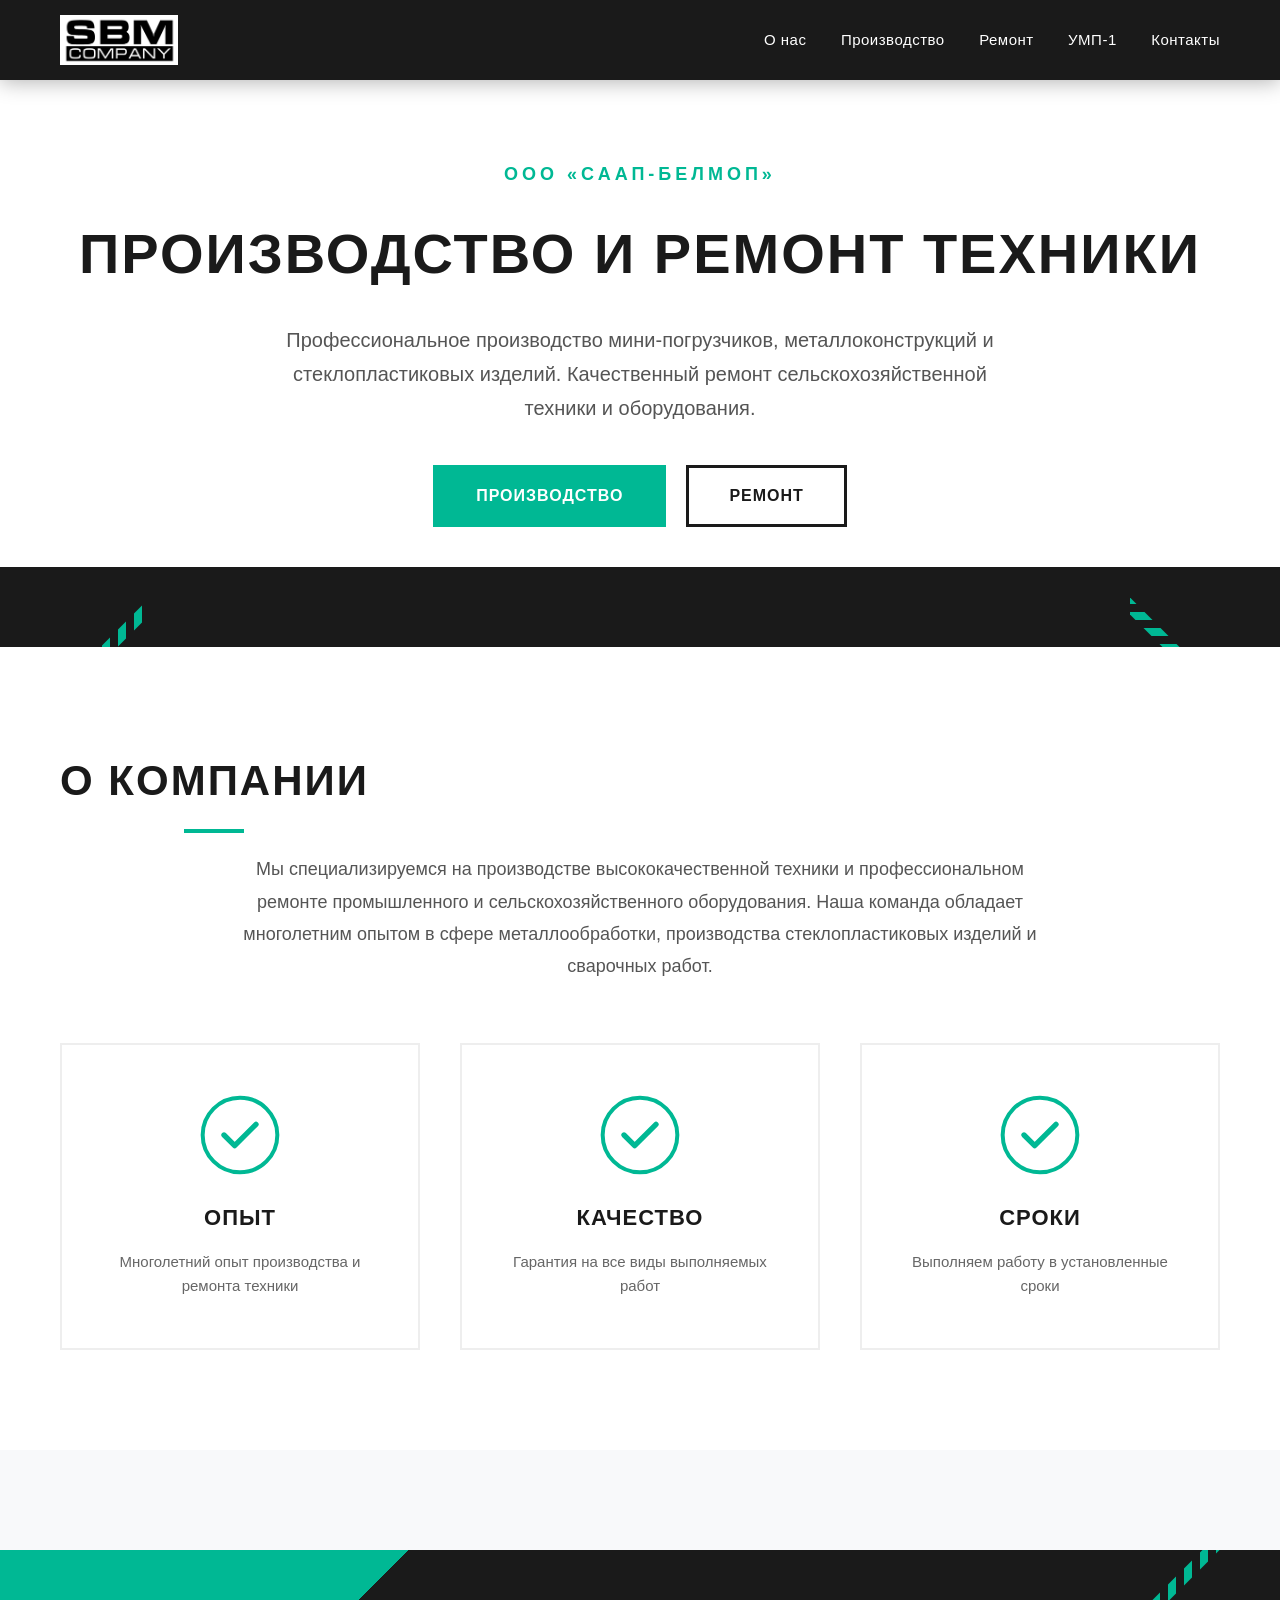
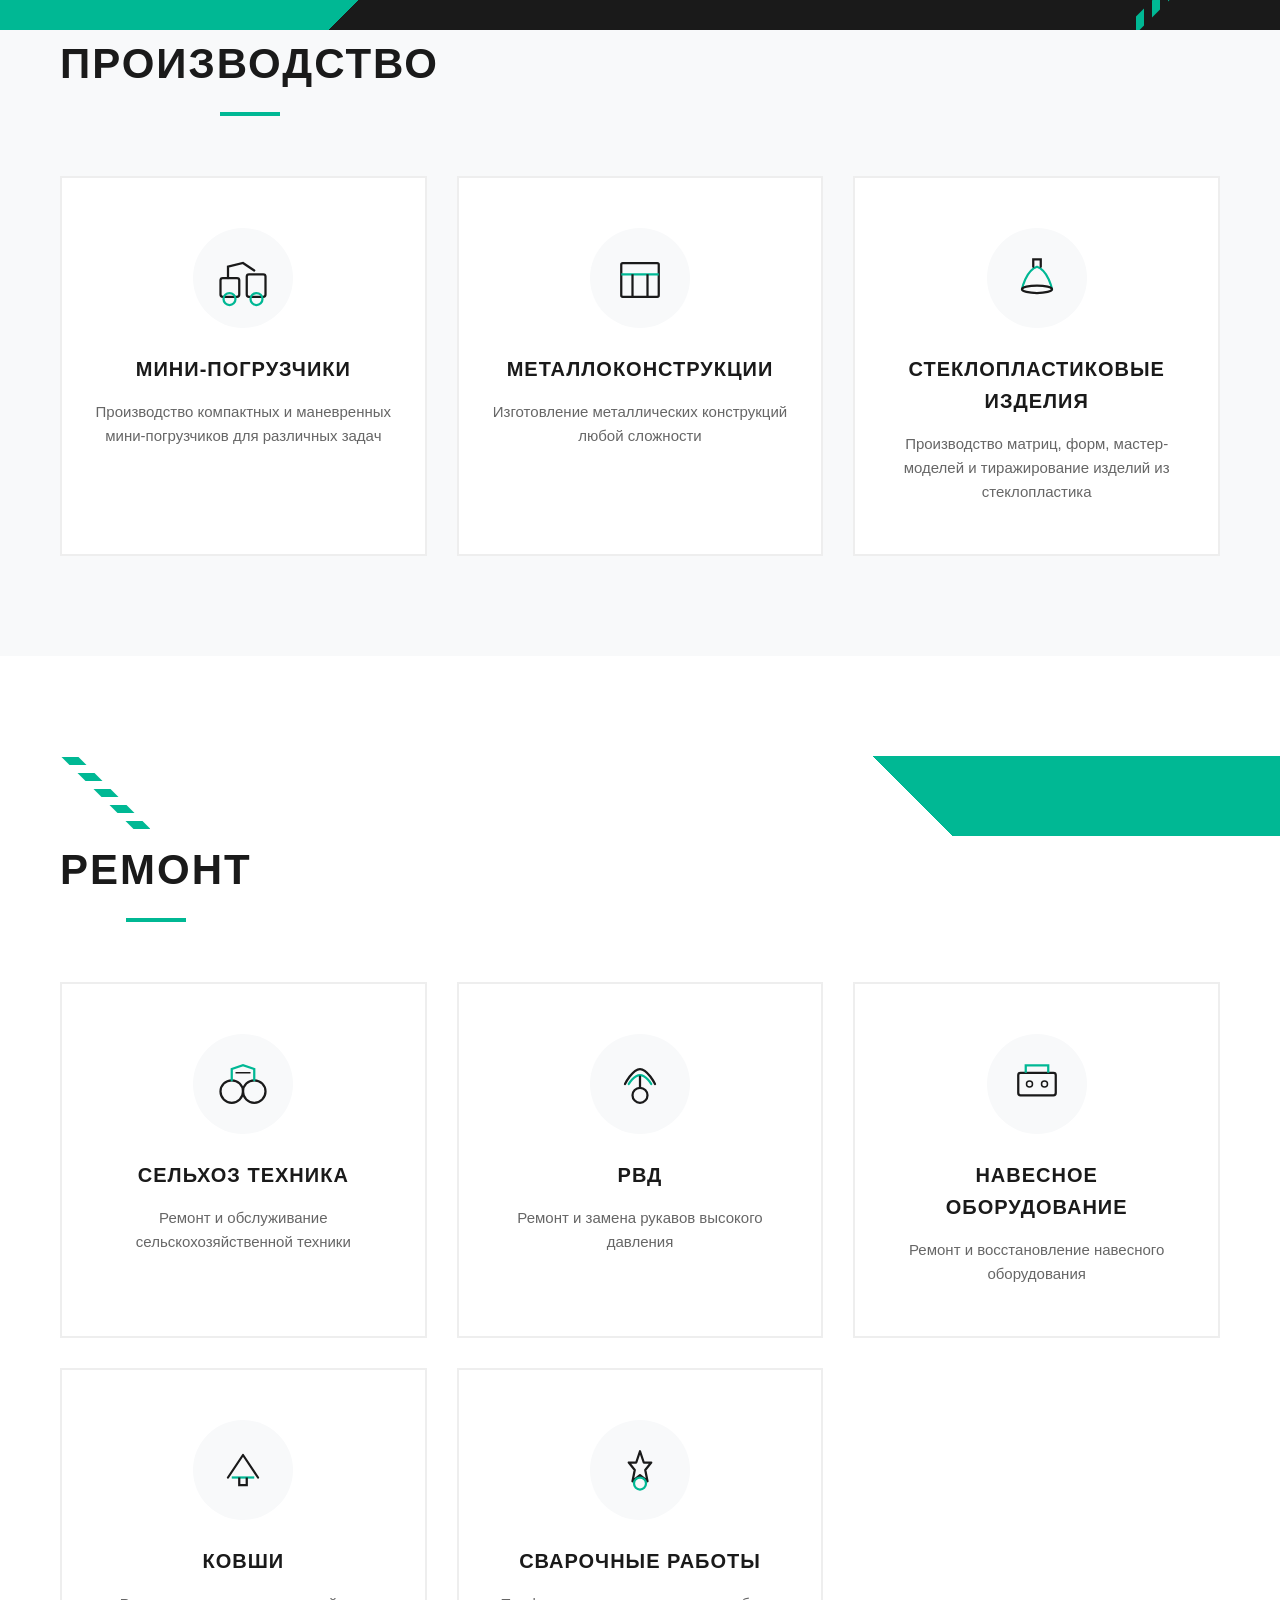
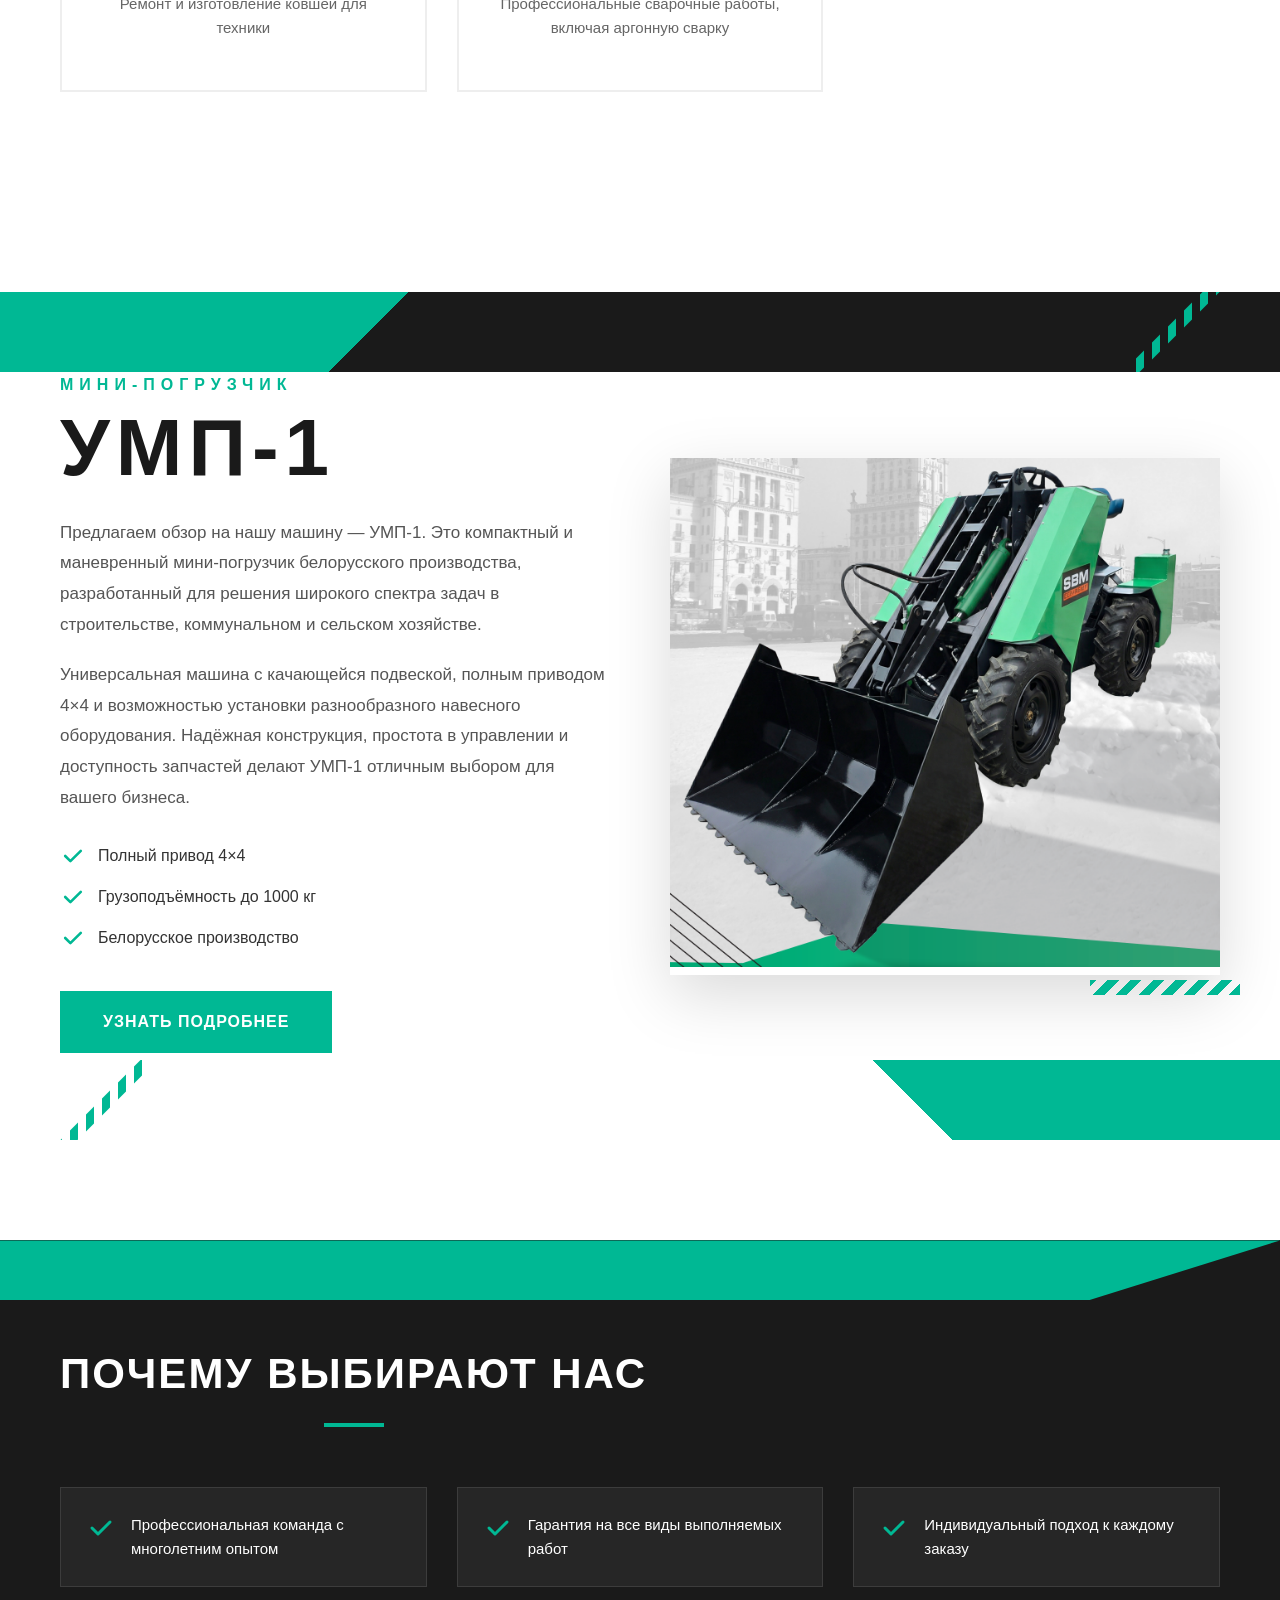
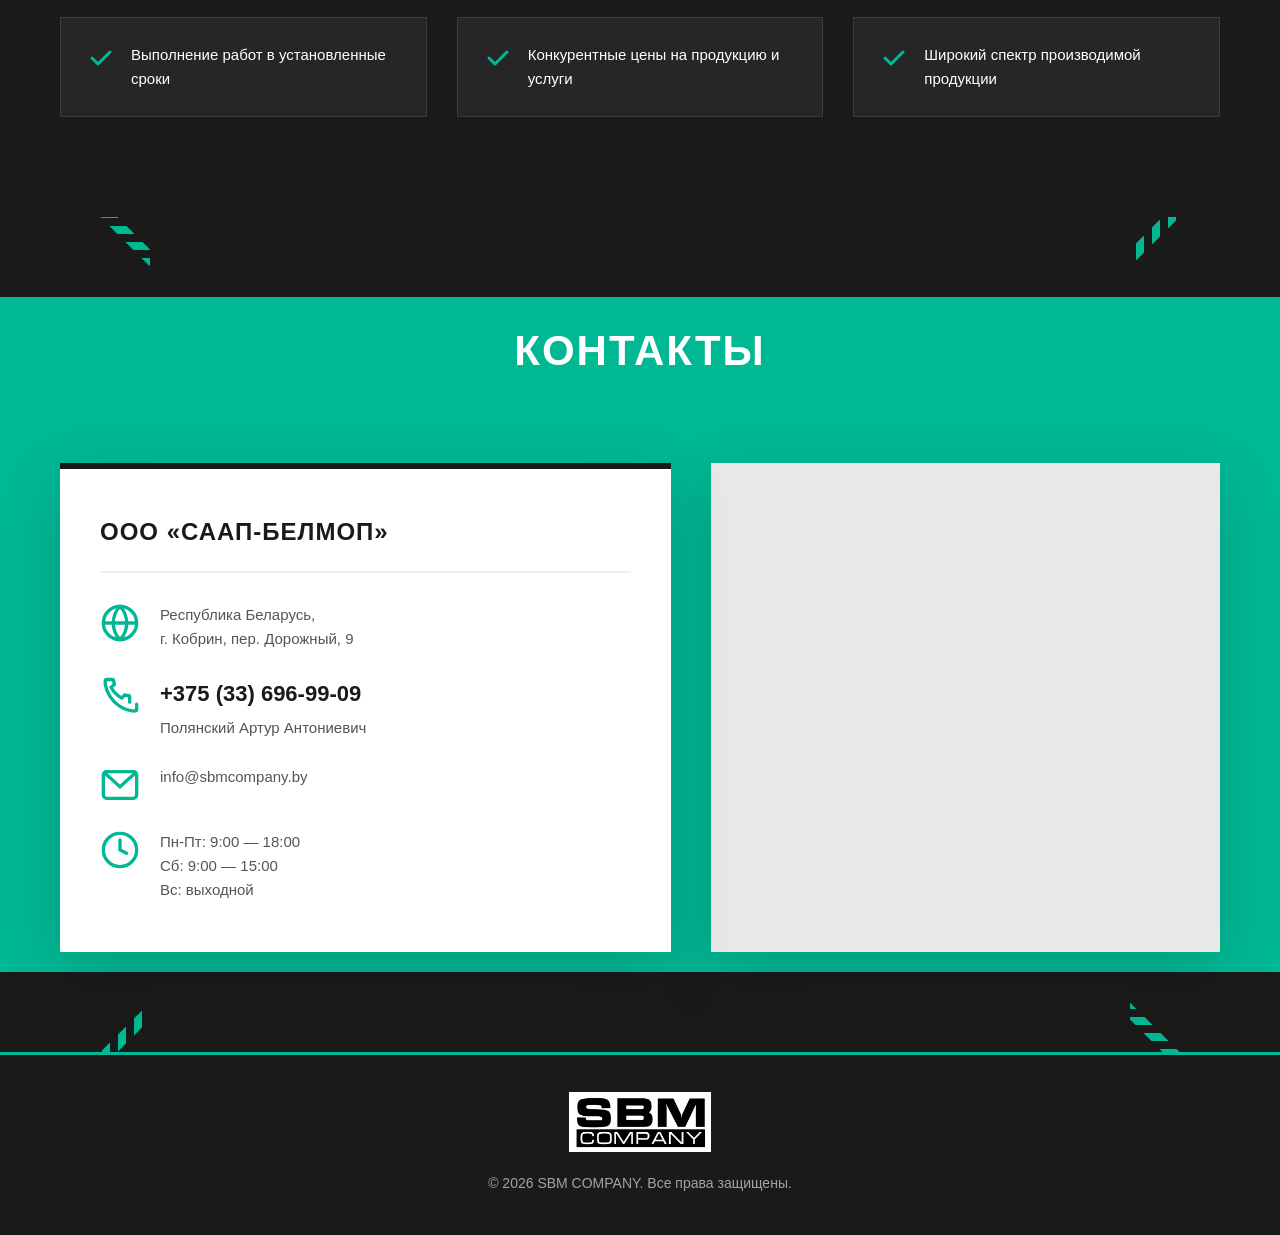
==== index.html @ 29fe3c82 "changes after meeting 2026-04-27" ====
<!DOCTYPE html>
<html lang="ru">
<head>
    <meta charset="UTF-8">
    <meta name="viewport" content="width=device-width, initial-scale=1.0">
    <title>SBM COMPANY — Производство и ремонт техники</title>
    <link rel="stylesheet" href="style.h-1.css">
    <script src="https://api-maps.yandex.ru/v3/?apikey=2b7d9147-4a30-4c29-9a2f-594b90fa8c59&lang=ru_RU" defer></script>
    <script src="main.js" defer></script>
</head>
<body>
    <!-- Header -->
    <header class="header">
        <div class="container">
            <div class="logo">
                <img src="img/logo.jpg" alt="SBM COMPANY">
            </div>
            <nav class="nav">
                <a href="#about">О нас</a>
                <a href="#production">Производство</a>
                <a href="#repair">Ремонт</a>
                <a href="#ump1">УМП-1</a>
                <a href="#contact">Контакты</a>
            </nav>
        </div>
    </header>

    <!-- Hero Section -->
    <section class="hero">
        <div class="hero-bg">
            <div class="diagonal-stripe top-left"></div>
            <div class="diagonal-stripe top-right"></div>
        </div>
        <div class="container">
            <p class="hero-subtitle">ООО «СААП-БелМОП»</p>
            <h1>Производство и ремонт техники</h1>
            <p class="hero-desc">Профессиональное производство мини-погрузчиков, металлоконструкций и стеклопластиковых изделий. Качественный ремонт сельскохозяйственной техники и оборудования.</p>
            <div class="hero-buttons">
                <a href="#production" class="btn btn-primary">Производство</a>
                <a href="#repair" class="btn btn-secondary">Ремонт</a>
            </div>
        </div>
        <div class="hero-bg-bottom">
            <div class="diagonal-stripe bottom-left"></div>
            <div class="diagonal-stripe bottom-right"></div>
        </div>
    </section>

    <!-- About Section -->
    <section id="about" class="about">
        <div class="container">
            <h2 class="section-title">О компании</h2>
            <p class="section-desc">Мы специализируемся на производстве высококачественной техники и профессиональном ремонте промышленного и сельскохозяйственного оборудования. Наша команда обладает многолетним опытом в сфере металлообработки, производства стеклопластиковых изделий и сварочных работ.</p>
            <div class="features">
                <div class="feature">
                    <div class="feature-icon">
                        <svg viewBox="0 0 60 60" fill="none" xmlns="http://www.w3.org/2000/svg">
                            <circle cx="30" cy="30" r="28" stroke="#00b894" stroke-width="3"/>
                            <path d="M18 30L26 38L42 22" stroke="#00b894" stroke-width="4" stroke-linecap="round" stroke-linejoin="round"/>
                        </svg>
                    </div>
                    <h3>Опыт</h3>
                    <p>Многолетний опыт производства и ремонта техники</p>
                </div>
                <div class="feature">
                    <div class="feature-icon">
                        <svg viewBox="0 0 60 60" fill="none" xmlns="http://www.w3.org/2000/svg">
                            <circle cx="30" cy="30" r="28" stroke="#00b894" stroke-width="3"/>
                            <path d="M18 30L26 38L42 22" stroke="#00b894" stroke-width="4" stroke-linecap="round" stroke-linejoin="round"/>
                        </svg>
                    </div>
                    <h3>Качество</h3>
                    <p>Гарантия на все виды выполняемых работ</p>
                </div>
                <div class="feature">
                    <div class="feature-icon">
                        <svg viewBox="0 0 60 60" fill="none" xmlns="http://www.w3.org/2000/svg">
                            <circle cx="30" cy="30" r="28" stroke="#00b894" stroke-width="3"/>
                            <path d="M18 30L26 38L42 22" stroke="#00b894" stroke-width="4" stroke-linecap="round" stroke-linejoin="round"/>
                        </svg>
                    </div>
                    <h3>Сроки</h3>
                    <p>Выполняем работу в установленные сроки</p>
                </div>
            </div>
        </div>
    </section>

    <!-- Production Section -->
    <section id="production" class="production">
        <div class="section-accent">
            <div class="diagonal-stripe top-right"></div>
        </div>
        <div class="container">
            <h2 class="section-title">Производство</h2>
            <div class="services-grid">
                <div class="service-card">
                    <div class="card-accent"></div>
                    <div class="service-icon">
                        <svg viewBox="0 0 80 80" fill="none" xmlns="http://www.w3.org/2000/svg">
                            <rect x="10" y="40" width="25" height="25" rx="3" stroke="#1a1a1a" stroke-width="3"/>
                            <rect x="45" y="35" width="25" height="30" rx="3" stroke="#1a1a1a" stroke-width="3"/>
                            <circle cx="22" cy="68" r="8" stroke="#00b894" stroke-width="3"/>
                            <circle cx="58" cy="68" r="8" stroke="#00b894" stroke-width="3"/>
                            <path d="M20 40V25L40 20L55 30" stroke="#1a1a1a" stroke-width="3" stroke-linecap="round"/>
                        </svg>
                    </div>
                    <h3>Мини-погрузчики</h3>
                    <p>Производство компактных и маневренных мини-погрузчиков для различных задач</p>
                </div>
                <div class="service-card">
                    <div class="card-accent"></div>
                    <div class="service-icon">
                        <svg viewBox="0 0 80 80" fill="none" xmlns="http://www.w3.org/2000/svg">
                            <rect x="15" y="20" width="50" height="45" rx="2" stroke="#1a1a1a" stroke-width="3"/>
                            <path d="M15 35H65" stroke="#00b894" stroke-width="3"/>
                            <path d="M30 35V65" stroke="#1a1a1a" stroke-width="3"/>
                            <path d="M50 35V65" stroke="#1a1a1a" stroke-width="3"/>
                        </svg>
                    </div>
                    <h3>Металлоконструкции</h3>
                    <p>Изготовление металлических конструкций любой сложности</p>
                </div>
                <div class="service-card">
                    <div class="card-accent"></div>
                    <div class="service-icon">
                        <svg viewBox="0 0 80 80" fill="none" xmlns="http://www.w3.org/2000/svg">
                            <path d="M20 55C20 55 25 30 40 25C55 30 60 55 60 55" stroke="#00b894" stroke-width="3" stroke-linecap="round"/>
                            <ellipse cx="40" cy="55" rx="20" ry="5" stroke="#1a1a1a" stroke-width="3"/>
                            <path d="M35 25V15H45V25" stroke="#1a1a1a" stroke-width="3" stroke-linecap="round"/>
                        </svg>
                    </div>
                    <h3>Стеклопластиковые изделия</h3>
                    <p>Производство матриц, форм, мастер-моделей и тиражирование изделий из стеклопластика</p>
                </div>
            </div>
        </div>
    </section>

    <!-- Repair Section -->
    <section id="repair" class="repair">
        <div class="section-accent-reverse">
            <div class="diagonal-stripe top-left"></div>
        </div>
        <div class="container">
            <h2 class="section-title">Ремонт</h2>
            <div class="services-grid">
                <div class="service-card">
                    <div class="card-accent"></div>
                    <div class="service-icon">
                        <svg viewBox="0 0 80 80" fill="none" xmlns="http://www.w3.org/2000/svg">
                            <circle cx="25" cy="50" r="15" stroke="#1a1a1a" stroke-width="3"/>
                            <circle cx="55" cy="50" r="15" stroke="#1a1a1a" stroke-width="3"/>
                            <path d="M25 35V20L40 15L55 20V35" stroke="#00b894" stroke-width="3" stroke-linecap="round"/>
                            <path d="M30 25H50" stroke="#1a1a1a" stroke-width="2"/>
                        </svg>
                    </div>
                    <h3>Сельхоз техника</h3>
                    <p>Ремонт и обслуживание сельскохозяйственной техники</p>
                </div>
                <div class="service-card">
                    <div class="card-accent"></div>
                    <div class="service-icon">
                        <svg viewBox="0 0 80 80" fill="none" xmlns="http://www.w3.org/2000/svg">
                            <path d="M20 40C20 40 30 20 40 20C50 20 60 40 60 40" stroke="#1a1a1a" stroke-width="3" stroke-linecap="round"/>
                            <path d="M25 40C25 40 32 28 40 28C48 28 55 40 55 40" stroke="#00b894" stroke-width="3" stroke-linecap="round"/>
                            <circle cx="40" cy="55" r="10" stroke="#1a1a1a" stroke-width="3"/>
                            <path d="M40 45V30" stroke="#1a1a1a" stroke-width="3" stroke-linecap="round"/>
                        </svg>
                    </div>
                    <h3>РВД</h3>
                    <p>Ремонт и замена рукавов высокого давления</p>
                </div>
                <div class="service-card">
                    <div class="card-accent"></div>
                    <div class="service-icon">
                        <svg viewBox="0 0 80 80" fill="none" xmlns="http://www.w3.org/2000/svg">
                            <rect x="15" y="25" width="50" height="30" rx="3" stroke="#1a1a1a" stroke-width="3"/>
                            <path d="M25 25V15H55V25" stroke="#00b894" stroke-width="3"/>
                            <circle cx="30" cy="40" r="4" stroke="#1a1a1a" stroke-width="2"/>
                            <circle cx="50" cy="40" r="4" stroke="#1a1a1a" stroke-width="2"/>
                        </svg>
                    </div>
                    <h3>Навесное оборудование</h3>
                    <p>Ремонт и восстановление навесного оборудования</p>
                </div>
                <div class="service-card">
                    <div class="card-accent"></div>
                    <div class="service-icon">
                        <svg viewBox="0 0 80 80" fill="none" xmlns="http://www.w3.org/2000/svg">
                            <path d="M20 50L40 20L60 50" stroke="#1a1a1a" stroke-width="3" stroke-linecap="round" stroke-linejoin="round"/>
                            <path d="M25 50H55" stroke="#00b894" stroke-width="3"/>
                            <path d="M35 50V60H45V50" stroke="#1a1a1a" stroke-width="3"/>
                        </svg>
                    </div>
                    <h3>Ковши</h3>
                    <p>Ремонт и изготовление ковшей для техники</p>
                </div>
                <div class="service-card">
                    <div class="card-accent"></div>
                    <div class="service-icon">
                        <svg viewBox="0 0 80 80" fill="none" xmlns="http://www.w3.org/2000/svg">
                            <path d="M40 15L45 30H55L47 40L50 55L40 47L30 55L33 40L25 30H35L40 15Z" stroke="#1a1a1a" stroke-width="3" stroke-linejoin="round"/>
                            <circle cx="40" cy="58" r="8" stroke="#00b894" stroke-width="3"/>
                        </svg>
                    </div>
                    <h3>Сварочные работы</h3>
                    <p>Профессиональные сварочные работы, включая аргонную сварку</p>
                </div>
            </div>
        </div>
    </section>

    <!-- UMP-1 Preview Section -->
    <section id="ump1" class="ump1-preview">
        <div class="section-accent">
            <div class="diagonal-stripe top-right"></div>
        </div>
        <div class="container">
            <div class="ump1-preview-content">
                <div class="ump1-preview-text">
                    <p class="ump1-label">МИНИ-ПОГРУЗЧИК</p>
                    <h2 class="ump1-title">УМП-1</h2>
                    <p class="ump1-desc">Предлагаем обзор на нашу машину — УМП-1. Это компактный и маневренный мини-погрузчик белорусского производства, разработанный для решения широкого спектра задач в строительстве, коммунальном и сельском хозяйстве.</p>
                    <p class="ump1-desc">Универсальная машина с качающейся подвеской, полным приводом 4×4 и возможностью установки разнообразного навесного оборудования. Надёжная конструкция, простота в управлении и доступность запчастей делают УМП-1 отличным выбором для вашего бизнеса.</p>
                    <div class="ump1-features">
                        <div class="ump1-feature">
                            <div class="check-icon">
                                <svg viewBox="0 0 30 30" fill="none" xmlns="http://www.w3.org/2000/svg">
                                    <path d="M6 15L12 21L24 9" stroke="#00b894" stroke-width="3" stroke-linecap="round" stroke-linejoin="round"/>
                                </svg>
                            </div>
                            <span>Полный привод 4×4</span>
                        </div>
                        <div class="ump1-feature">
                            <div class="check-icon">
                                <svg viewBox="0 0 30 30" fill="none" xmlns="http://www.w3.org/2000/svg">
                                    <path d="M6 15L12 21L24 9" stroke="#00b894" stroke-width="3" stroke-linecap="round" stroke-linejoin="round"/>
                                </svg>
                            </div>
                            <span>Грузоподъёмность до 1000 кг</span>
                        </div>
                        <div class="ump1-feature">
                            <div class="check-icon">
                                <svg viewBox="0 0 30 30" fill="none" xmlns="http://www.w3.org/2000/svg">
                                    <path d="M6 15L12 21L24 9" stroke="#00b894" stroke-width="3" stroke-linecap="round" stroke-linejoin="round"/>
                                </svg>
                            </div>
                            <span>Белорусское производство</span>
                        </div>
                    </div>
                    <a href="ump-1.pdf" class="btn btn-primary" target="_blank">Узнать подробнее</a>
                </div>
                <div class="ump1-preview-image">
                    <div class="image-frame">
                        <img src="img/pogr.png" alt="Погрузчик">
                    </div>
                    <div class="image-stripe"></div>
                </div>
            </div>
        </div>
        <div class="section-accent-reverse">
            <div class="diagonal-stripe bottom-left"></div>
        </div>
    </section>

    <!-- Why Us Section -->
    <section class="why-us">
        <div class="container">
            <h2 class="section-title">Почему выбирают нас</h2>
            <div class="advantages-grid">
                <div class="advantage-item">
                    <div class="check-icon">
                        <svg viewBox="0 0 30 30" fill="none" xmlns="http://www.w3.org/2000/svg">
                            <path d="M6 15L12 21L24 9" stroke="#00b894" stroke-width="3" stroke-linecap="round" stroke-linejoin="round"/>
                        </svg>
                    </div>
                    <p>Профессиональная команда с многолетним опытом</p>
                </div>
                <div class="advantage-item">
                    <div class="check-icon">
                        <svg viewBox="0 0 30 30" fill="none" xmlns="http://www.w3.org/2000/svg">
                            <path d="M6 15L12 21L24 9" stroke="#00b894" stroke-width="3" stroke-linecap="round" stroke-linejoin="round"/>
                        </svg>
                    </div>
                    <p>Гарантия на все виды выполняемых работ</p>
                </div>
                <div class="advantage-item">
                    <div class="check-icon">
                        <svg viewBox="0 0 30 30" fill="none" xmlns="http://www.w3.org/2000/svg">
                            <path d="M6 15L12 21L24 9" stroke="#00b894" stroke-width="3" stroke-linecap="round" stroke-linejoin="round"/>
                        </svg>
                    </div>
                    <p>Индивидуальный подход к каждому заказу</p>
                </div>
                <div class="advantage-item">
                    <div class="check-icon">
                        <svg viewBox="0 0 30 30" fill="none" xmlns="http://www.w3.org/2000/svg">
                            <path d="M6 15L12 21L24 9" stroke="#00b894" stroke-width="3" stroke-linecap="round" stroke-linejoin="round"/>
                        </svg>
                    </div>
                    <p>Выполнение работ в установленные сроки</p>
                </div>
                <div class="advantage-item">
                    <div class="check-icon">
                        <svg viewBox="0 0 30 30" fill="none" xmlns="http://www.w3.org/2000/svg">
                            <path d="M6 15L12 21L24 9" stroke="#00b894" stroke-width="3" stroke-linecap="round" stroke-linejoin="round"/>
                        </svg>
                    </div>
                    <p>Конкурентные цены на продукцию и услуги</p>
                </div>
                <div class="advantage-item">
                    <div class="check-icon">
                        <svg viewBox="0 0 30 30" fill="none" xmlns="http://www.w3.org/2000/svg">
                            <path d="M6 15L12 21L24 9" stroke="#00b894" stroke-width="3" stroke-linecap="round" stroke-linejoin="round"/>
                        </svg>
                    </div>
                    <p>Широкий спектр производимой продукции</p>
                </div>
            </div>
        </div>
    </section>

    <!-- Contact Section -->
    <section id="contact" class="contact">
        <div class="contact-bg">
            <div class="diagonal-stripe top-left"></div>
            <div class="diagonal-stripe top-right"></div>
        </div>
        <div class="container">
            <h2 class="section-title-light">Контакты</h2>
            <div class="contact-grid">
                <div class="contact-card">
                    <div class="contact-card-header">ООО «СААП-БелМОП»</div>
                    <div class="contact-item">
                        <div class="contact-icon">
                            <svg viewBox="0 0 24 24" fill="none" xmlns="http://www.w3.org/2000/svg">
                                <circle cx="12" cy="12" r="10" stroke="#00b894" stroke-width="2"/>
                                <path d="M2 12H22M12 2C14.5 4.5 16 8 16 12C16 16 14.5 19.5 12 22C9.5 19.5 8 16 8 12C8 8 9.5 4.5 12 2Z" stroke="#00b894" stroke-width="2"/>
                            </svg>
                        </div>
                        <p>Республика Беларусь,<br>г. Кобрин, пер. Дорожный, 9</p>
                    </div>
                    <div class="contact-item">
                        <div class="contact-icon">
                            <svg viewBox="0 0 24 24" fill="none" xmlns="http://www.w3.org/2000/svg">
                                <path d="M22 16.92V19.92C22 20.48 21.56 20.93 21 20.97C20.17 21.04 19.35 20.99 18.55 20.84C14.83 20.08 11.36 18.24 8.62 15.5C5.88 12.76 4.04 9.29 3.28 5.57C3.13 4.77 3.08 3.95 3.15 3.12C3.19 2.56 3.64 2.12 4.2 2.12H7.2C7.72 2.12 8.16 2.51 8.22 3.03C8.3 3.69 8.44 4.34 8.64 4.97L6.76 6.85C8.2 9.52 10.4 11.72 13.07 13.16L14.95 11.28C15.58 11.48 16.23 11.62 16.89 11.7C17.41 11.76 17.8 12.2 17.8 12.72V15.72" stroke="#00b894" stroke-width="2" stroke-linecap="round"/>
                            </svg>
                        </div>
                        <div>
                            <a href="tel:+375336969909">+375 (33) 696-99-09</a>
                            <p>Полянский Артур Антониевич</p>
                        </div>
                    </div>
                    <div class="contact-item">
                        <div class="contact-icon">
                            <svg viewBox="0 0 24 24" fill="none" xmlns="http://www.w3.org/2000/svg">
                                <rect x="2" y="4" width="20" height="16" rx="2" stroke="#00b894" stroke-width="2"/>
                                <path d="M22 4L12 13L2 4" stroke="#00b894" stroke-width="2"/>
                            </svg>
                        </div>
                        <p>info@sbmcompany.by</p>
                    </div>
                    <div class="contact-item">
                        <div class="contact-icon">
                            <svg viewBox="0 0 24 24" fill="none" xmlns="http://www.w3.org/2000/svg">
                                <circle cx="12" cy="12" r="10" stroke="#00b894" stroke-width="2"/>
                                <path d="M12 6V12L16 14" stroke="#00b894" stroke-width="2" stroke-linecap="round"/>
                            </svg>
                        </div>
                        <div>
                            <p>Пн-Пт: 9:00 — 18:00</p>
                            <p>Сб: 9:00 — 15:00</p>
                            <p>Вс: выходной</p>
                        </div>
                    </div>
                </div>
                <div class="contact-map">
                    <div id="map" class="map-placeholder"></div>
                </div>
            </div>
        </div>
        <div class="contact-bg-bottom">
            <div class="diagonal-stripe bottom-left"></div>
            <div class="diagonal-stripe bottom-right"></div>
        </div>
    </section>

    <!-- Footer -->
    <footer class="footer">
        <div class="container">
            <div class="footer-logo">
                <img src="img/logo.jpg" alt="SBM COMPANY">
            </div>
            <p>&copy; 2026 SBM COMPANY. Все права защищены.</p>
        </div>
    </footer>
</body>
</html>
---- style.h-1.css ----
/* ============================================
   RESET & BASE
   ============================================ */
* {
    margin: 0;
    padding: 0;
    box-sizing: border-box;
}

html {
    scroll-behavior: smooth;
}

body {
    font-family: 'Segoe UI', Tahoma, Geneva, Verdana, sans-serif;
    line-height: 1.6;
    color: #333;
    background-color: #fff;
    overflow-x: hidden;
}

.container {
    max-width: 1200px;
    margin: 0 auto;
    padding: 0 20px;
}

/* ============================================
   DIAGONAL STRIPE DECORATIONS
   ============================================ */
.diagonal-stripe {
    position: absolute;
    width: 150px;
    height: 150px;
    overflow: hidden;
    pointer-events: none;
    z-index: 1;
}

.diagonal-stripe::before {
    content: '';
    position: absolute;
    width: 300%;
    height: 12px;
    background: repeating-linear-gradient(
        -45deg,
        #00b894,
        #00b894 8px,
        transparent 8px,
        transparent 16px
    );
}

.diagonal-stripe.top-left {
    top: 0;
    left: 0;
}

.diagonal-stripe.top-left::before {
    top: 0;
    left: -100%;
    transform: rotate(45deg);
}

.diagonal-stripe.top-right {
    top: 0;
    right: 0;
}

.diagonal-stripe.top-right::before {
    top: 0;
    right: -100%;
    transform: rotate(-45deg);
}

.diagonal-stripe.bottom-left {
    bottom: 0;
    left: 0;
}

.diagonal-stripe.bottom-left::before {
    bottom: 0;
    left: -100%;
    transform: rotate(-45deg);
}

.diagonal-stripe.bottom-right {
    bottom: 0;
    right: 0;
}

.diagonal-stripe.bottom-right::before {
    bottom: 0;
    right: -100%;
    transform: rotate(45deg);
}

/* Black stripe variant */
.diagonal-stripe.black::before {
    background: repeating-linear-gradient(
        -45deg,
        #1a1a1a,
        #1a1a1a 8px,
        transparent 8px,
        transparent 16px
    );
}

/* ============================================
   HEADER
   ============================================ */
.header {
    background-color: #1a1a1a;
    padding: 15px 0;
    position: fixed;
    width: 100%;
    top: 0;
    z-index: 1000;
    box-shadow: 0 2px 20px rgba(0, 0, 0, 0.3);
}

.header .container {
    display: flex;
    justify-content: space-between;
    align-items: center;
}

.logo {
    display: flex;
    align-items: center;
}

.logo img {
    height: 50px;
    width: auto;
}

.nav a {
    color: #fff;
    text-decoration: none;
    margin-left: 30px;
    transition: all 0.3s;
    font-weight: 500;
    font-size: 15px;
    letter-spacing: 0.5px;
    position: relative;
}

.nav a::after {
    content: '';
    position: absolute;
    bottom: -5px;
    left: 0;
    width: 0;
    height: 2px;
    background: #00b894;
    transition: width 0.3s;
}

.nav a:hover {
    color: #00b894;
}

.nav a:hover::after {
    width: 100%;
}

/* ============================================
   HERO SECTION
   ============================================ */
.hero {
    position: relative;
    background: #fff;
    padding: 160px 0 120px;
    overflow: hidden;
}

.hero-bg,
.hero-bg-bottom {
    position: absolute;
    left: 0;
    right: 0;
    height: 80px;
    z-index: 2;
}

.hero-bg {
    top: 0;
}

.hero-bg::after {
    content: '';
    position: absolute;
    top: 0;
    left: 0;
    right: 0;
    height: 100%;
    background: #1a1a1a;
}

.hero-bg .diagonal-stripe {
    top: -40px;
}

.hero-bg-bottom {
    bottom: 0;
}

.hero-bg-bottom::after {
    content: '';
    position: absolute;
    bottom: 0;
    left: 0;
    right: 0;
    height: 100%;
    background: #1a1a1a;
}

.hero-bg-bottom .diagonal-stripe {
    bottom: -40px;
}

.hero .container {
    position: relative;
    z-index: 3;
    text-align: center;
}

.hero-subtitle {
    font-size: 18px;
    letter-spacing: 4px;
    color: #00b894;
    text-transform: uppercase;
    margin-bottom: 20px;
    font-weight: 600;
}

.hero h1 {
    font-size: 56px;
    font-weight: 900;
    color: #1a1a1a;
    margin-bottom: 25px;
    letter-spacing: 2px;
    text-transform: uppercase;
}

.hero-desc {
    font-size: 20px;
    color: #555;
    max-width: 750px;
    margin: 0 auto 40px;
    line-height: 1.7;
}

.hero-buttons {
    display: flex;
    gap: 20px;
    justify-content: center;
    flex-wrap: wrap;
}

.btn {
    display: inline-block;
    padding: 15px 40px;
    text-decoration: none;
    font-weight: 700;
    font-size: 16px;
    letter-spacing: 1px;
    text-transform: uppercase;
    transition: all 0.3s;
    position: relative;
    overflow: hidden;
}

.btn-primary {
    background: #00b894;
    color: #fff;
    border: 3px solid #00b894;
}

.btn-primary:hover {
    background: #00a381;
    border-color: #00a381;
    transform: translateY(-3px);
    box-shadow: 0 10px 30px rgba(0, 184, 148, 0.3);
}

.btn-secondary {
    background: transparent;
    color: #1a1a1a;
    border: 3px solid #1a1a1a;
}

.btn-secondary:hover {
    background: #1a1a1a;
    color: #fff;
    transform: translateY(-3px);
    box-shadow: 0 10px 30px rgba(26, 26, 26, 0.3);
}

/* ============================================
   SECTION TITLES
   ============================================ */
.section-title {
    font-size: 42px;
    font-weight: 800;
    color: #1a1a1a;
    text-transform: uppercase;
    letter-spacing: 2px;
    margin-bottom: 20px;
    position: relative;
    display: inline-block;
}

.section-title::after {
    content: '';
    display: block;
    width: 60px;
    height: 4px;
    background: #00b894;
    margin-top: 15px;
}

.section-title-light {
    font-size: 42px;
    font-weight: 800;
    color: #fff;
    text-transform: uppercase;
    letter-spacing: 2px;
    margin-bottom: 20px;
    position: relative;
    display: inline-block;
}

.section-title-light::after {
    content: '';
    display: block;
    width: 60px;
    height: 4px;
    background: #00b894;
    margin-top: 15px;
}

.section-desc {
    font-size: 18px;
    color: #555;
    max-width: 800px;
    margin: 0 auto 60px;
    line-height: 1.8;
}

/* ============================================
   ABOUT SECTION
   ============================================ */
.about {
    padding: 100px 0;
    background: #fff;
}

.about .section-title,
.about .section-desc {
    text-align: center;
}

.about .section-title::after {
    margin: 15px auto 0;
}

.features {
    display: grid;
    grid-template-columns: repeat(3, 1fr);
    gap: 40px;
    margin-top: 60px;
}

.feature {
    background: #fff;
    padding: 50px 30px;
    text-align: center;
    border: 2px solid #eee;
    transition: all 0.4s;
    position: relative;
}

.feature::before {
    content: '';
    position: absolute;
    top: 0;
    left: 0;
    width: 100%;
    height: 4px;
    background: #00b894;
    transform: scaleX(0);
    transition: transform 0.4s;
}

.feature:hover {
    border-color: #00b894;
    transform: translateY(-10px);
    box-shadow: 0 20px 40px rgba(0, 0, 0, 0.1);
}

.feature:hover::before {
    transform: scaleX(1);
}

.feature-icon {
    width: 80px;
    height: 80px;
    margin: 0 auto 25px;
}

.feature-icon svg {
    width: 100%;
    height: 100%;
}

.feature h3 {
    font-size: 22px;
    margin-bottom: 15px;
    color: #1a1a1a;
    text-transform: uppercase;
    letter-spacing: 1px;
}

.feature p {
    font-size: 15px;
    color: #666;
    line-height: 1.6;
}

/* ============================================
   SECTION ACCENT BARS
   ============================================ */
.section-accent,
.section-accent-reverse {
    position: relative;
    height: 80px;
    overflow: hidden;
}

.section-accent {
    background: #1a1a1a;
}

.section-accent::after {
    content: '';
    position: absolute;
    top: 0;
    left: 0;
    width: 100%;
    height: 100%;
    background: linear-gradient(135deg, #00b894 0%, #00b894 30%, transparent 30%);
}

.section-accent-reverse {
    background: #fff;
}

.section-accent-reverse::after {
    content: '';
    position: absolute;
    top: 0;
    right: 0;
    width: 100%;
    height: 100%;
    background: linear-gradient(225deg, #00b894 0%, #00b894 30%, transparent 30%);
}

/* ============================================
   PRODUCTION & REPAIR SECTIONS
   ============================================ */
.production,
.repair {
    padding: 100px 0;
    position: relative;
}

.production {
    background: #f8f9fa;
}

.repair {
    background: #fff;
}

.production .container,
.repair .container {
    position: relative;
    z-index: 2;
}

.production .section-title,
.repair .section-title {
    text-align: center;
    margin-bottom: 60px;
}

.production .section-title::after,
.repair .section-title::after {
    margin: 15px auto 0;
}

.services-grid {
    display: grid;
    grid-template-columns: repeat(3, 1fr);
    gap: 30px;
}

.repair .services-grid {
    grid-template-columns: repeat(3, 1fr);
}

.repair .services-grid .service-card:last-child {
    grid-column: 2;
}

.service-card {
    background: #fff;
    padding: 50px 30px;
    text-align: center;
    border: 2px solid #eee;
    transition: all 0.4s;
    position: relative;
    overflow: hidden;
}

.card-accent {
    position: absolute;
    top: 0;
    left: 0;
    width: 0;
    height: 4px;
    background: #00b894;
    transition: width 0.4s;
}

.service-card:hover {
    border-color: #00b894;
    transform: translateY(-10px);
    box-shadow: 0 20px 40px rgba(0, 0, 0, 0.1);
}

.service-card:hover .card-accent {
    width: 100%;
}

.service-icon {
    width: 100px;
    height: 100px;
    margin: 0 auto 25px;
    background: #f8f9fa;
    border-radius: 50%;
    display: flex;
    align-items: center;
    justify-content: center;
    transition: all 0.4s;
}

.service-icon svg {
    width: 60px;
    height: 60px;
}

.service-card:hover .service-icon {
    background: #00b894;
    transform: scale(1.1);
}

.service-card:hover .service-icon svg path,
.service-card:hover .service-icon svg rect,
.service-card:hover .service-icon svg circle,
.service-card:hover .service-icon svg ellipse {
    stroke: #fff;
}

.service-card:hover .service-icon svg path[stroke="#00b894"],
.service-card:hover .service-icon svg rect[stroke="#00b894"],
.service-card:hover .service-icon svg circle[stroke="#00b894"] {
    stroke: #fff;
}

.service-card h3 {
    font-size: 20px;
    margin-bottom: 15px;
    color: #1a1a1a;
    text-transform: uppercase;
    letter-spacing: 1px;
}

.service-card p {
    font-size: 15px;
    color: #666;
    line-height: 1.6;
}

/* ============================================
   UMP-1 PREVIEW SECTION
   ============================================ */
.ump1-preview {
    padding: 100px 0;
    background: #fff;
    position: relative;
}

.ump1-preview .container {
    position: relative;
    z-index: 2;
}

.ump1-preview-content {
    display: grid;
    grid-template-columns: 1fr 1fr;
    gap: 60px;
    align-items: center;
}

.ump1-label {
    font-size: 16px;
    letter-spacing: 6px;
    color: #00b894;
    text-transform: uppercase;
    font-weight: 600;
    margin-bottom: 10px;
}

.ump1-title {
    font-size: 80px;
    font-weight: 900;
    color: #1a1a1a;
    letter-spacing: 6px;
    margin-bottom: 30px;
    text-transform: uppercase;
    line-height: 1;
}

.ump1-desc {
    font-size: 17px;
    color: #555;
    line-height: 1.8;
    margin-bottom: 20px;
}

.ump1-features {
    display: flex;
    flex-direction: column;
    gap: 15px;
    margin: 30px 0;
}

.ump1-feature {
    display: flex;
    align-items: center;
    gap: 12px;
}

.ump1-feature .check-icon {
    width: 26px;
    height: 26px;
    min-width: 26px;
}

.ump1-feature .check-icon svg {
    width: 100%;
    height: 100%;
}

.ump1-feature span {
    font-size: 16px;
    color: #333;
    font-weight: 500;
}

.ump1-preview .btn-primary {
    margin-top: 10px;
}

.ump1-preview-image {
    position: relative;
}

.image-frame {
    position: relative;
    background: #fff;
    box-shadow: 0 20px 60px rgba(0, 0, 0, 0.15);
}

.image-frame img {
    width: 100%;
}

.image-stripe {
    position: absolute;
    bottom: -20px;
    right: -20px;
    width: 150px;
    height: 15px;
    background: repeating-linear-gradient(
        -45deg,
        #00b894,
        #00b894 8px,
        transparent 8px,
        transparent 16px
    );
}

/* ============================================
   WHY US SECTION
   ============================================ */
.why-us {
    padding: 100px 0;
    background: #1a1a1a;
    position: relative;
}

.why-us::before {
    content: '';
    position: absolute;
    top: 0;
    left: 0;
    width: 100%;
    height: 60px;
    background: #00b894;
    clip-path: polygon(0 0, 100% 0, 85% 100%, 0 100%);
}

.why-us .container {
    position: relative;
    z-index: 2;
}

.why-us .section-title {
    color: #fff;
    text-align: center;
    margin-bottom: 60px;
}

.why-us .section-title::after {
    margin: 15px auto 0;
}

.advantages-grid {
    display: grid;
    grid-template-columns: repeat(3, 1fr);
    gap: 30px;
}

.advantage-item {
    display: flex;
    align-items: flex-start;
    gap: 15px;
    padding: 25px;
    background: rgba(255, 255, 255, 0.05);
    border: 1px solid rgba(255, 255, 255, 0.1);
    transition: all 0.3s;
}

.advantage-item:hover {
    background: rgba(0, 184, 148, 0.1);
    border-color: #00b894;
    transform: translateX(10px);
}

.check-icon {
    width: 30px;
    height: 30px;
    min-width: 30px;
}

.check-icon svg {
    width: 100%;
    height: 100%;
}

.advantage-item p {
    color: #fff;
    font-size: 15px;
    line-height: 1.6;
    margin: 0;
}

/* ============================================
   CONTACT SECTION
   ============================================ */
.contact {
    padding: 100px 0;
    background: #00b894;
    position: relative;
    overflow: hidden;
}

.contact-bg,
.contact-bg-bottom {
    position: absolute;
    left: 0;
    right: 0;
    height: 80px;
    z-index: 2;
}

.contact-bg {
    top: 0;
}

.contact-bg::after {
    content: '';
    position: absolute;
    top: 0;
    left: 0;
    right: 0;
    height: 100%;
    background: #1a1a1a;
}

.contact-bg .diagonal-stripe {
    top: -40px;
}

.contact-bg-bottom {
    bottom: 0;
}

.contact-bg-bottom::after {
    content: '';
    position: absolute;
    bottom: 0;
    left: 0;
    right: 0;
    height: 100%;
    background: #1a1a1a;
}

.contact-bg-bottom .diagonal-stripe {
    bottom: -40px;
}

.contact .container {
    position: relative;
    z-index: 3;
}

.contact .section-title-light {
    text-align: center;
    display: block;
    margin-bottom: 60px;
}

.contact .section-title-light::after {
    margin: 15px auto 0;
}

.contact-grid {
    display: grid;
    grid-template-columns: 1.2fr 1fr;
    gap: 40px;
    align-items: start;
}

.contact-card {
    background: #fff;
    padding: 50px 40px;
    box-shadow: 0 20px 60px rgba(0, 0, 0, 0.15);
    position: relative;
}

.contact-card::before {
    content: '';
    position: absolute;
    top: 0;
    left: 0;
    width: 100%;
    height: 6px;
    background: #1a1a1a;
}

.contact-card-header {
    font-size: 24px;
    font-weight: 700;
    color: #1a1a1a;
    margin-bottom: 30px;
    padding-bottom: 20px;
    border-bottom: 2px solid #eee;
    text-transform: uppercase;
    letter-spacing: 1px;
}

.contact-item {
    display: flex;
    align-items: flex-start;
    gap: 20px;
    margin-bottom: 25px;
}

.contact-item:last-child {
    margin-bottom: 0;
}

.contact-icon {
    width: 40px;
    height: 40px;
    min-width: 40px;
}

.contact-icon svg {
    width: 100%;
    height: 100%;
}

.contact-item p {
    margin: 0;
    color: #555;
    font-size: 15px;
    line-height: 1.6;
}

.contact-item a {
    color: #1a1a1a;
    font-size: 22px;
    font-weight: 700;
    text-decoration: none;
    display: block;
    margin-bottom: 5px;
    transition: color 0.3s;
}

.contact-item a:hover {
    color: #00b894;
}

.contact-map {
    height: 100%;
    min-height: 400px;
}

.map-placeholder {
    width: 100%;
    height: 100%;
    min-height: 400px;
    background: #e8e8e8;
    display: flex;
    align-items: center;
    justify-content: center;
    box-shadow: 0 20px 60px rgba(0, 0, 0, 0.15);
}

.map-placeholder svg {
    width: 100%;
    height: 100%;
}

/* ============================================
   FOOTER
   ============================================ */
.footer {
    background-color: #1a1a1a;
    color: #fff;
    padding: 40px 0;
    text-align: center;
    position: relative;
}

.footer::before {
    content: '';
    position: absolute;
    top: 0;
    left: 0;
    width: 100%;
    height: 3px;
    background: #00b894;
}

.footer-logo {
    display: flex;
    justify-content: center;
    margin-bottom: 20px;
}

.footer-logo img {
    height: 60px;
    width: auto;
}

.footer p {
    color: rgba(255, 255, 255, 0.6);
    font-size: 14px;
}

/* ============================================
   RESPONSIVE DESIGN
   ============================================ */
@media (max-width: 1024px) {
    .features,
    .services-grid,
    .advantages-grid {
        grid-template-columns: repeat(2, 1fr);
    }

    .repair .services-grid {
        grid-template-columns: repeat(2, 1fr);
    }

    .repair .services-grid .service-card:last-child {
        grid-column: auto;
    }

    .contact-grid {
        grid-template-columns: 1fr;
    }

    .contact-map {
        min-height: 300px;
    }

    .ump1-preview-content {
        grid-template-columns: 1fr;
        gap: 40px;
    }

    .ump1-title {
        font-size: 60px;
    }

    .ump1-preview-image {
        order: -1;
        padding: 2.5%;
    }
}

@media (max-width: 768px) {
    .header .container {
        flex-direction: column;
    }

    .nav {
        margin-top: 15px;
        display: flex;
        flex-wrap: wrap;
        justify-content: center;
    }

    .nav a {
        margin: 5px 15px;
        font-size: 14px;
    }

    .hero {
        padding: 140px 0 100px;
    }

    .hero h1 {
        font-size: 36px;
        letter-spacing: 1px;
    }

    .hero-desc {
        font-size: 17px;
    }

    .hero-subtitle {
        font-size: 15px;
    }

    .section-title,
    .section-title-light {
        font-size: 32px;
    }

    .ump1-title {
        font-size: 48px;
    }

    .ump1-label {
        font-size: 14px;
        letter-spacing: 4px;
    }

    .features,
    .services-grid,
    .advantages-grid,
    .repair .services-grid {
        grid-template-columns: 1fr;
    }

    .btn {
        padding: 12px 30px;
        font-size: 14px;
    }

    .contact-card {
        padding: 30px 25px;
    }

    .contact-item a {
        font-size: 18px;
    }
}

@media (max-width: 508px) {
    .logo img {
        display: none;
    }
}

@media (max-width: 480px) {
    .logo img {
        height: 40px;
    }

    .hero h1 {
        font-size: 28px;
    }

    .hero-desc {
        font-size: 15px;
    }

    .hero-buttons {
        flex-direction: column;
        align-items: center;
    }

    .section-title,
    .section-title-light {
        font-size: 26px;
    }

    .ump1-title {
        font-size: 40px;
        letter-spacing: 3px;
    }

    .feature {
        padding: 35px 20px;
    }

    .service-card {
        padding: 35px 20px;
    }

    .contact-card-header {
        font-size: 20px;
    }
}
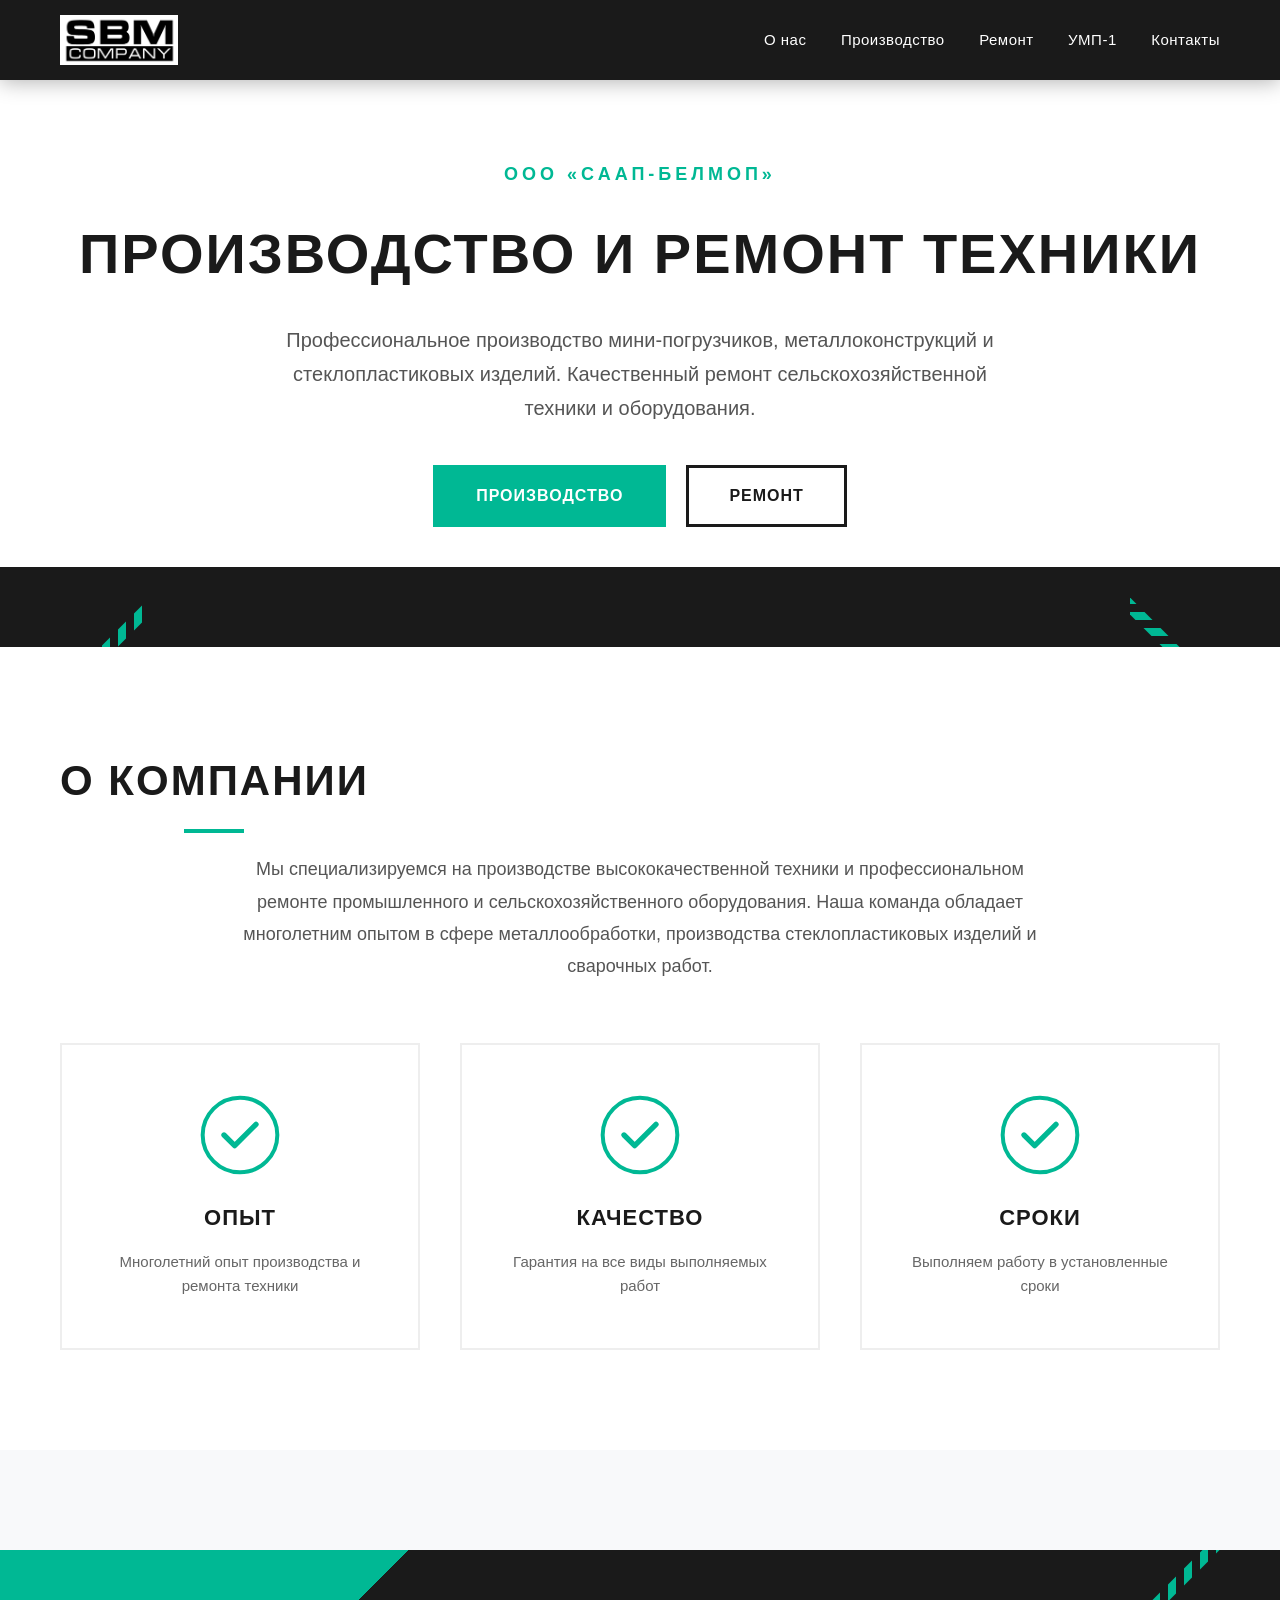
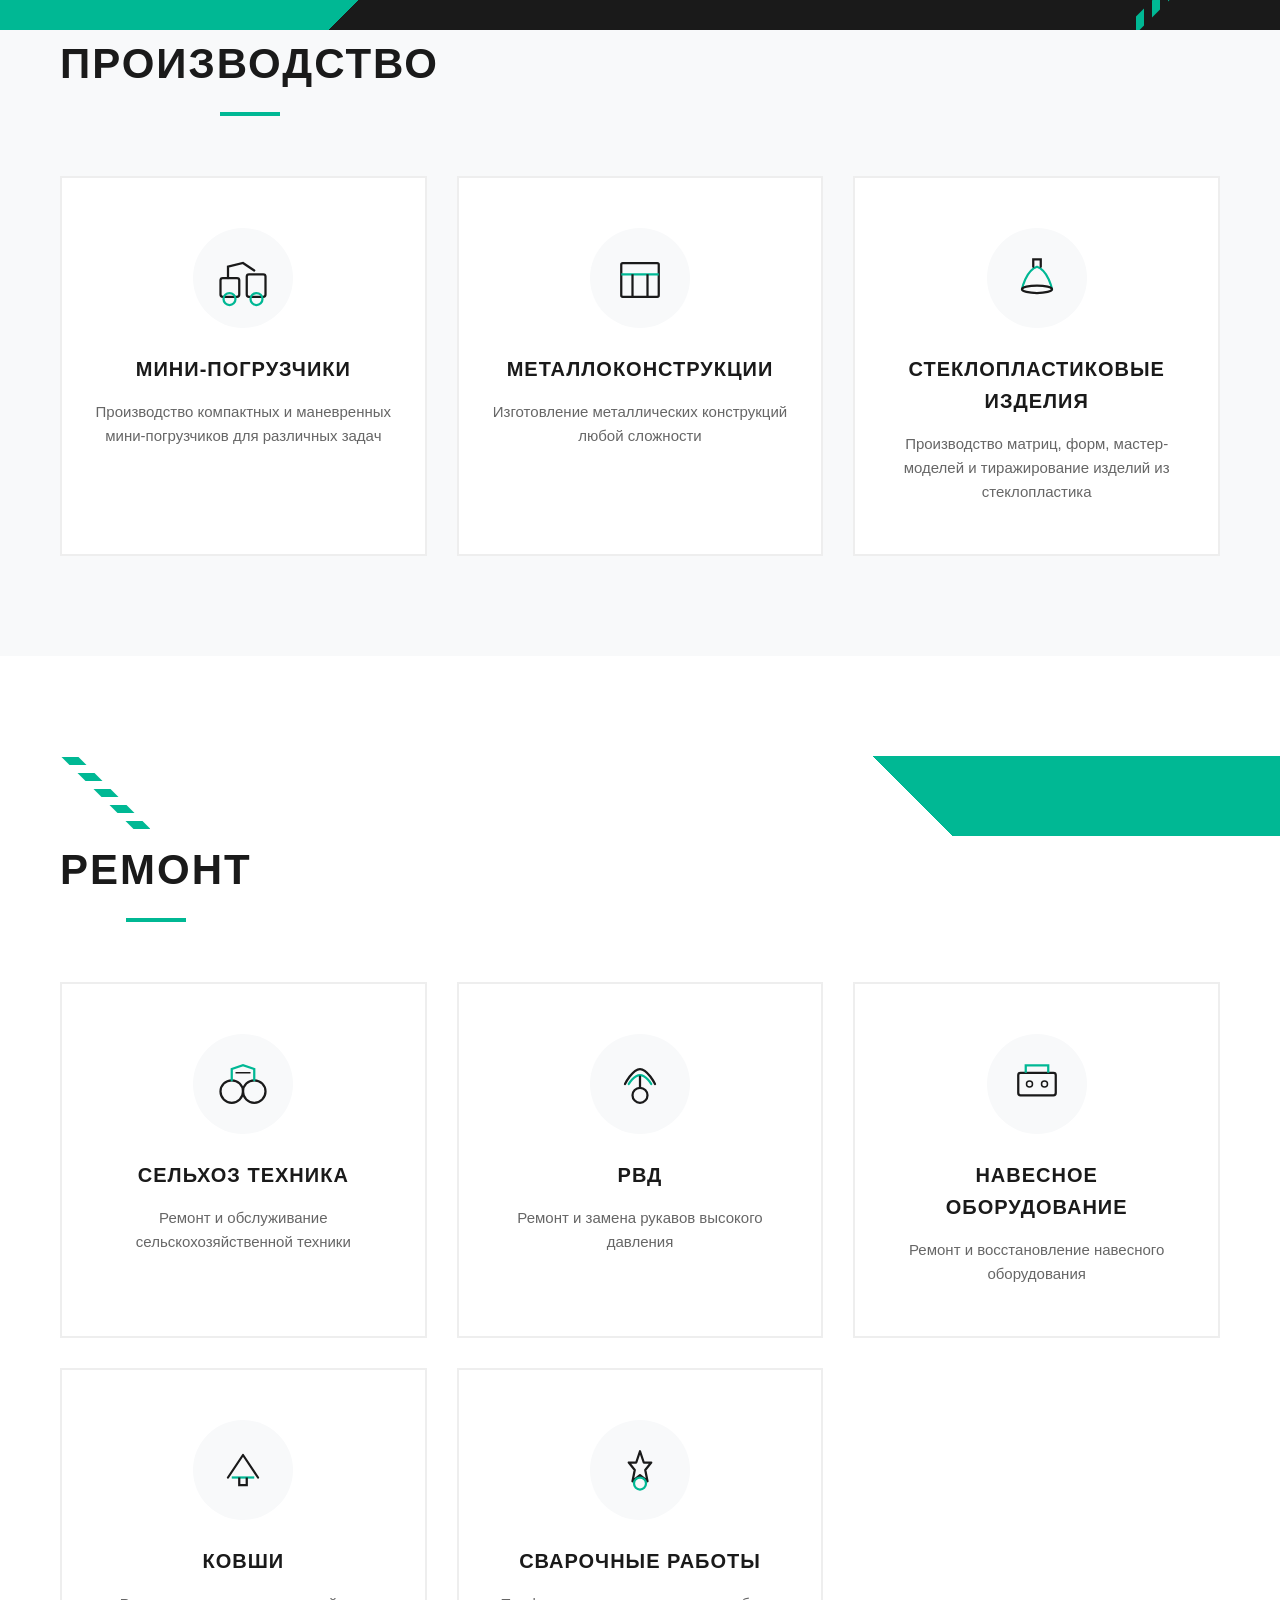
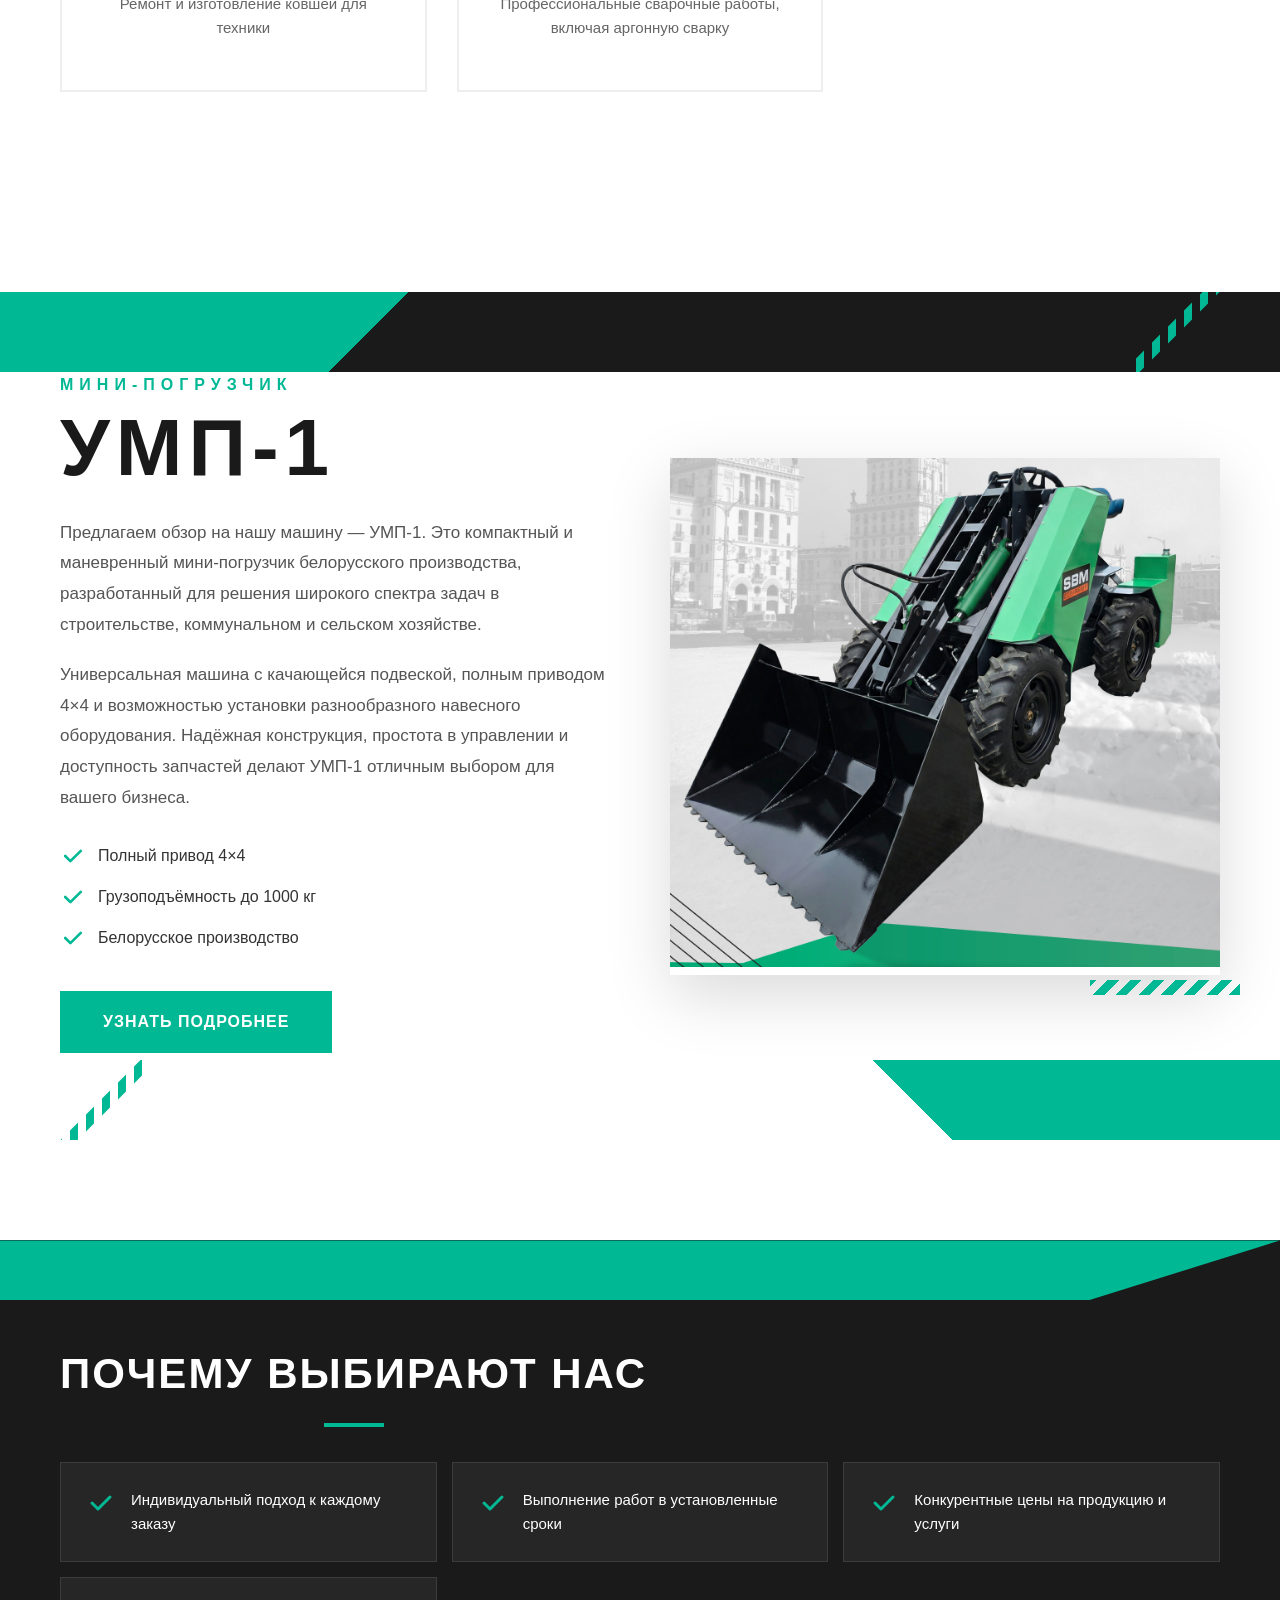
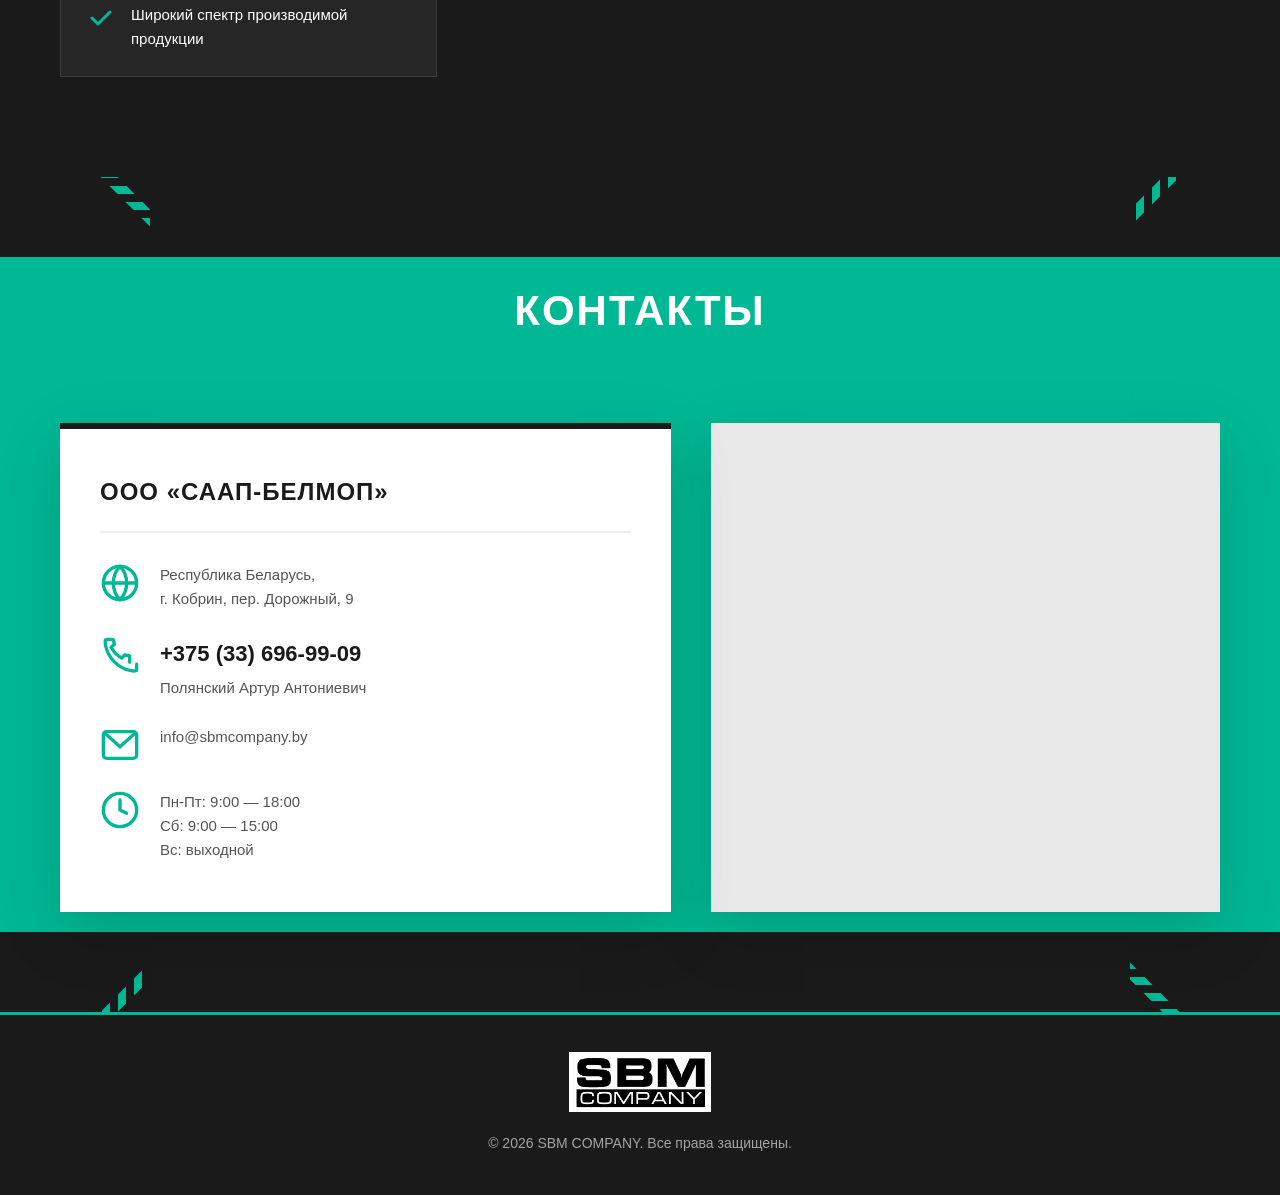
==== commit 4ab50623: "why-us work" ====
--- a/index.html
+++ b/index.html
@@ -1,399 +1,384 @@
 <!DOCTYPE html>
 <html lang="ru">
 <head>
-    <meta charset="UTF-8">
-    <meta name="viewport" content="width=device-width, initial-scale=1.0">
-    <title>SBM COMPANY — Производство и ремонт техники</title>
-    <link rel="stylesheet" href="style.h-1.css">
-    <script src="https://api-maps.yandex.ru/v3/?apikey=2b7d9147-4a30-4c29-9a2f-594b90fa8c59&lang=ru_RU" defer></script>
-    <script src="main.js" defer></script>
+  <meta charset="UTF-8">
+  <meta name="viewport" content="width=device-width, initial-scale=1.0">
+  <title>SBM COMPANY — Производство и ремонт техники</title>
+  <link rel="stylesheet" href="style.h-2.css">
+  <script src="https://api-maps.yandex.ru/v3/?apikey=2b7d9147-4a30-4c29-9a2f-594b90fa8c59&lang=ru_RU" defer></script>
+  <script src="main.js" defer></script>
 </head>
 <body>
-    <!-- Header -->
-    <header class="header">
-        <div class="container">
-            <div class="logo">
-                <img src="img/logo.jpg" alt="SBM COMPANY">
-            </div>
-            <nav class="nav">
-                <a href="#about">О нас</a>
-                <a href="#production">Производство</a>
-                <a href="#repair">Ремонт</a>
-                <a href="#ump1">УМП-1</a>
-                <a href="#contact">Контакты</a>
-            </nav>
-        </div>
-    </header>
-
-    <!-- Hero Section -->
-    <section class="hero">
-        <div class="hero-bg">
-            <div class="diagonal-stripe top-left"></div>
-            <div class="diagonal-stripe top-right"></div>
-        </div>
-        <div class="container">
-            <p class="hero-subtitle">ООО «СААП-БелМОП»</p>
-            <h1>Производство и ремонт техники</h1>
-            <p class="hero-desc">Профессиональное производство мини-погрузчиков, металлоконструкций и стеклопластиковых изделий. Качественный ремонт сельскохозяйственной техники и оборудования.</p>
-            <div class="hero-buttons">
-                <a href="#production" class="btn btn-primary">Производство</a>
-                <a href="#repair" class="btn btn-secondary">Ремонт</a>
-            </div>
-        </div>
-        <div class="hero-bg-bottom">
-            <div class="diagonal-stripe bottom-left"></div>
-            <div class="diagonal-stripe bottom-right"></div>
-        </div>
-    </section>
-
-    <!-- About Section -->
-    <section id="about" class="about">
-        <div class="container">
-            <h2 class="section-title">О компании</h2>
-            <p class="section-desc">Мы специализируемся на производстве высококачественной техники и профессиональном ремонте промышленного и сельскохозяйственного оборудования. Наша команда обладает многолетним опытом в сфере металлообработки, производства стеклопластиковых изделий и сварочных работ.</p>
-            <div class="features">
-                <div class="feature">
-                    <div class="feature-icon">
-                        <svg viewBox="0 0 60 60" fill="none" xmlns="http://www.w3.org/2000/svg">
-                            <circle cx="30" cy="30" r="28" stroke="#00b894" stroke-width="3"/>
-                            <path d="M18 30L26 38L42 22" stroke="#00b894" stroke-width="4" stroke-linecap="round" stroke-linejoin="round"/>
-                        </svg>
-                    </div>
-                    <h3>Опыт</h3>
-                    <p>Многолетний опыт производства и ремонта техники</p>
-                </div>
-                <div class="feature">
-                    <div class="feature-icon">
-                        <svg viewBox="0 0 60 60" fill="none" xmlns="http://www.w3.org/2000/svg">
-                            <circle cx="30" cy="30" r="28" stroke="#00b894" stroke-width="3"/>
-                            <path d="M18 30L26 38L42 22" stroke="#00b894" stroke-width="4" stroke-linecap="round" stroke-linejoin="round"/>
-                        </svg>
-                    </div>
-                    <h3>Качество</h3>
-                    <p>Гарантия на все виды выполняемых работ</p>
-                </div>
-                <div class="feature">
-                    <div class="feature-icon">
-                        <svg viewBox="0 0 60 60" fill="none" xmlns="http://www.w3.org/2000/svg">
-                            <circle cx="30" cy="30" r="28" stroke="#00b894" stroke-width="3"/>
-                            <path d="M18 30L26 38L42 22" stroke="#00b894" stroke-width="4" stroke-linecap="round" stroke-linejoin="round"/>
-                        </svg>
-                    </div>
-                    <h3>Сроки</h3>
-                    <p>Выполняем работу в установленные сроки</p>
-                </div>
-            </div>
-        </div>
-    </section>
-
-    <!-- Production Section -->
-    <section id="production" class="production">
-        <div class="section-accent">
-            <div class="diagonal-stripe top-right"></div>
-        </div>
-        <div class="container">
-            <h2 class="section-title">Производство</h2>
-            <div class="services-grid">
-                <div class="service-card">
-                    <div class="card-accent"></div>
-                    <div class="service-icon">
-                        <svg viewBox="0 0 80 80" fill="none" xmlns="http://www.w3.org/2000/svg">
-                            <rect x="10" y="40" width="25" height="25" rx="3" stroke="#1a1a1a" stroke-width="3"/>
-                            <rect x="45" y="35" width="25" height="30" rx="3" stroke="#1a1a1a" stroke-width="3"/>
-                            <circle cx="22" cy="68" r="8" stroke="#00b894" stroke-width="3"/>
-                            <circle cx="58" cy="68" r="8" stroke="#00b894" stroke-width="3"/>
-                            <path d="M20 40V25L40 20L55 30" stroke="#1a1a1a" stroke-width="3" stroke-linecap="round"/>
-                        </svg>
-                    </div>
-                    <h3>Мини-погрузчики</h3>
-                    <p>Производство компактных и маневренных мини-погрузчиков для различных задач</p>
-                </div>
-                <div class="service-card">
-                    <div class="card-accent"></div>
-                    <div class="service-icon">
-                        <svg viewBox="0 0 80 80" fill="none" xmlns="http://www.w3.org/2000/svg">
-                            <rect x="15" y="20" width="50" height="45" rx="2" stroke="#1a1a1a" stroke-width="3"/>
-                            <path d="M15 35H65" stroke="#00b894" stroke-width="3"/>
-                            <path d="M30 35V65" stroke="#1a1a1a" stroke-width="3"/>
-                            <path d="M50 35V65" stroke="#1a1a1a" stroke-width="3"/>
-                        </svg>
-                    </div>
-                    <h3>Металлоконструкции</h3>
-                    <p>Изготовление металлических конструкций любой сложности</p>
-                </div>
-                <div class="service-card">
-                    <div class="card-accent"></div>
-                    <div class="service-icon">
-                        <svg viewBox="0 0 80 80" fill="none" xmlns="http://www.w3.org/2000/svg">
-                            <path d="M20 55C20 55 25 30 40 25C55 30 60 55 60 55" stroke="#00b894" stroke-width="3" stroke-linecap="round"/>
-                            <ellipse cx="40" cy="55" rx="20" ry="5" stroke="#1a1a1a" stroke-width="3"/>
-                            <path d="M35 25V15H45V25" stroke="#1a1a1a" stroke-width="3" stroke-linecap="round"/>
-                        </svg>
-                    </div>
-                    <h3>Стеклопластиковые изделия</h3>
-                    <p>Производство матриц, форм, мастер-моделей и тиражирование изделий из стеклопластика</p>
-                </div>
-            </div>
-        </div>
-    </section>
-
-    <!-- Repair Section -->
-    <section id="repair" class="repair">
-        <div class="section-accent-reverse">
-            <div class="diagonal-stripe top-left"></div>
-        </div>
-        <div class="container">
-            <h2 class="section-title">Ремонт</h2>
-            <div class="services-grid">
-                <div class="service-card">
-                    <div class="card-accent"></div>
-                    <div class="service-icon">
-                        <svg viewBox="0 0 80 80" fill="none" xmlns="http://www.w3.org/2000/svg">
-                            <circle cx="25" cy="50" r="15" stroke="#1a1a1a" stroke-width="3"/>
-                            <circle cx="55" cy="50" r="15" stroke="#1a1a1a" stroke-width="3"/>
-                            <path d="M25 35V20L40 15L55 20V35" stroke="#00b894" stroke-width="3" stroke-linecap="round"/>
-                            <path d="M30 25H50" stroke="#1a1a1a" stroke-width="2"/>
-                        </svg>
-                    </div>
-                    <h3>Сельхоз техника</h3>
-                    <p>Ремонт и обслуживание сельскохозяйственной техники</p>
-                </div>
-                <div class="service-card">
-                    <div class="card-accent"></div>
-                    <div class="service-icon">
-                        <svg viewBox="0 0 80 80" fill="none" xmlns="http://www.w3.org/2000/svg">
-                            <path d="M20 40C20 40 30 20 40 20C50 20 60 40 60 40" stroke="#1a1a1a" stroke-width="3" stroke-linecap="round"/>
-                            <path d="M25 40C25 40 32 28 40 28C48 28 55 40 55 40" stroke="#00b894" stroke-width="3" stroke-linecap="round"/>
-                            <circle cx="40" cy="55" r="10" stroke="#1a1a1a" stroke-width="3"/>
-                            <path d="M40 45V30" stroke="#1a1a1a" stroke-width="3" stroke-linecap="round"/>
-                        </svg>
-                    </div>
-                    <h3>РВД</h3>
-                    <p>Ремонт и замена рукавов высокого давления</p>
-                </div>
-                <div class="service-card">
-                    <div class="card-accent"></div>
-                    <div class="service-icon">
-                        <svg viewBox="0 0 80 80" fill="none" xmlns="http://www.w3.org/2000/svg">
-                            <rect x="15" y="25" width="50" height="30" rx="3" stroke="#1a1a1a" stroke-width="3"/>
-                            <path d="M25 25V15H55V25" stroke="#00b894" stroke-width="3"/>
-                            <circle cx="30" cy="40" r="4" stroke="#1a1a1a" stroke-width="2"/>
-                            <circle cx="50" cy="40" r="4" stroke="#1a1a1a" stroke-width="2"/>
-                        </svg>
-                    </div>
-                    <h3>Навесное оборудование</h3>
-                    <p>Ремонт и восстановление навесного оборудования</p>
-                </div>
-                <div class="service-card">
-                    <div class="card-accent"></div>
-                    <div class="service-icon">
-                        <svg viewBox="0 0 80 80" fill="none" xmlns="http://www.w3.org/2000/svg">
-                            <path d="M20 50L40 20L60 50" stroke="#1a1a1a" stroke-width="3" stroke-linecap="round" stroke-linejoin="round"/>
-                            <path d="M25 50H55" stroke="#00b894" stroke-width="3"/>
-                            <path d="M35 50V60H45V50" stroke="#1a1a1a" stroke-width="3"/>
-                        </svg>
-                    </div>
-                    <h3>Ковши</h3>
-                    <p>Ремонт и изготовление ковшей для техники</p>
-                </div>
-                <div class="service-card">
-                    <div class="card-accent"></div>
-                    <div class="service-icon">
-                        <svg viewBox="0 0 80 80" fill="none" xmlns="http://www.w3.org/2000/svg">
-                            <path d="M40 15L45 30H55L47 40L50 55L40 47L30 55L33 40L25 30H35L40 15Z" stroke="#1a1a1a" stroke-width="3" stroke-linejoin="round"/>
-                            <circle cx="40" cy="58" r="8" stroke="#00b894" stroke-width="3"/>
-                        </svg>
-                    </div>
-                    <h3>Сварочные работы</h3>
-                    <p>Профессиональные сварочные работы, включая аргонную сварку</p>
-                </div>
-            </div>
-        </div>
-    </section>
-
-    <!-- UMP-1 Preview Section -->
-    <section id="ump1" class="ump1-preview">
-        <div class="section-accent">
-            <div class="diagonal-stripe top-right"></div>
-        </div>
-        <div class="container">
-            <div class="ump1-preview-content">
-                <div class="ump1-preview-text">
-                    <p class="ump1-label">МИНИ-ПОГРУЗЧИК</p>
-                    <h2 class="ump1-title">УМП-1</h2>
-                    <p class="ump1-desc">Предлагаем обзор на нашу машину — УМП-1. Это компактный и маневренный мини-погрузчик белорусского производства, разработанный для решения широкого спектра задач в строительстве, коммунальном и сельском хозяйстве.</p>
-                    <p class="ump1-desc">Универсальная машина с качающейся подвеской, полным приводом 4×4 и возможностью установки разнообразного навесного оборудования. Надёжная конструкция, простота в управлении и доступность запчастей делают УМП-1 отличным выбором для вашего бизнеса.</p>
-                    <div class="ump1-features">
-                        <div class="ump1-feature">
-                            <div class="check-icon">
-                                <svg viewBox="0 0 30 30" fill="none" xmlns="http://www.w3.org/2000/svg">
-                                    <path d="M6 15L12 21L24 9" stroke="#00b894" stroke-width="3" stroke-linecap="round" stroke-linejoin="round"/>
-                                </svg>
-                            </div>
-                            <span>Полный привод 4×4</span>
-                        </div>
-                        <div class="ump1-feature">
-                            <div class="check-icon">
-                                <svg viewBox="0 0 30 30" fill="none" xmlns="http://www.w3.org/2000/svg">
-                                    <path d="M6 15L12 21L24 9" stroke="#00b894" stroke-width="3" stroke-linecap="round" stroke-linejoin="round"/>
-                                </svg>
-                            </div>
-                            <span>Грузоподъёмность до 1000 кг</span>
-                        </div>
-                        <div class="ump1-feature">
-                            <div class="check-icon">
-                                <svg viewBox="0 0 30 30" fill="none" xmlns="http://www.w3.org/2000/svg">
-                                    <path d="M6 15L12 21L24 9" stroke="#00b894" stroke-width="3" stroke-linecap="round" stroke-linejoin="round"/>
-                                </svg>
-                            </div>
-                            <span>Белорусское производство</span>
-                        </div>
-                    </div>
-                    <a href="ump-1.pdf" class="btn btn-primary" target="_blank">Узнать подробнее</a>
-                </div>
-                <div class="ump1-preview-image">
-                    <div class="image-frame">
-                        <img src="img/pogr.png" alt="Погрузчик">
-                    </div>
-                    <div class="image-stripe"></div>
-                </div>
-            </div>
-        </div>
-        <div class="section-accent-reverse">
-            <div class="diagonal-stripe bottom-left"></div>
-        </div>
-    </section>
-
-    <!-- Why Us Section -->
-    <section class="why-us">
-        <div class="container">
-            <h2 class="section-title">Почему выбирают нас</h2>
-            <div class="advantages-grid">
-                <div class="advantage-item">
-                    <div class="check-icon">
-                        <svg viewBox="0 0 30 30" fill="none" xmlns="http://www.w3.org/2000/svg">
-                            <path d="M6 15L12 21L24 9" stroke="#00b894" stroke-width="3" stroke-linecap="round" stroke-linejoin="round"/>
-                        </svg>
-                    </div>
-                    <p>Профессиональная команда с многолетним опытом</p>
-                </div>
-                <div class="advantage-item">
-                    <div class="check-icon">
-                        <svg viewBox="0 0 30 30" fill="none" xmlns="http://www.w3.org/2000/svg">
-                            <path d="M6 15L12 21L24 9" stroke="#00b894" stroke-width="3" stroke-linecap="round" stroke-linejoin="round"/>
-                        </svg>
-                    </div>
-                    <p>Гарантия на все виды выполняемых работ</p>
-                </div>
-                <div class="advantage-item">
-                    <div class="check-icon">
-                        <svg viewBox="0 0 30 30" fill="none" xmlns="http://www.w3.org/2000/svg">
-                            <path d="M6 15L12 21L24 9" stroke="#00b894" stroke-width="3" stroke-linecap="round" stroke-linejoin="round"/>
-                        </svg>
-                    </div>
-                    <p>Индивидуальный подход к каждому заказу</p>
-                </div>
-                <div class="advantage-item">
-                    <div class="check-icon">
-                        <svg viewBox="0 0 30 30" fill="none" xmlns="http://www.w3.org/2000/svg">
-                            <path d="M6 15L12 21L24 9" stroke="#00b894" stroke-width="3" stroke-linecap="round" stroke-linejoin="round"/>
-                        </svg>
-                    </div>
-                    <p>Выполнение работ в установленные сроки</p>
-                </div>
-                <div class="advantage-item">
-                    <div class="check-icon">
-                        <svg viewBox="0 0 30 30" fill="none" xmlns="http://www.w3.org/2000/svg">
-                            <path d="M6 15L12 21L24 9" stroke="#00b894" stroke-width="3" stroke-linecap="round" stroke-linejoin="round"/>
-                        </svg>
-                    </div>
-                    <p>Конкурентные цены на продукцию и услуги</p>
-                </div>
-                <div class="advantage-item">
-                    <div class="check-icon">
-                        <svg viewBox="0 0 30 30" fill="none" xmlns="http://www.w3.org/2000/svg">
-                            <path d="M6 15L12 21L24 9" stroke="#00b894" stroke-width="3" stroke-linecap="round" stroke-linejoin="round"/>
-                        </svg>
-                    </div>
-                    <p>Широкий спектр производимой продукции</p>
-                </div>
-            </div>
-        </div>
-    </section>
-
-    <!-- Contact Section -->
-    <section id="contact" class="contact">
-        <div class="contact-bg">
-            <div class="diagonal-stripe top-left"></div>
-            <div class="diagonal-stripe top-right"></div>
-        </div>
-        <div class="container">
-            <h2 class="section-title-light">Контакты</h2>
-            <div class="contact-grid">
-                <div class="contact-card">
-                    <div class="contact-card-header">ООО «СААП-БелМОП»</div>
-                    <div class="contact-item">
-                        <div class="contact-icon">
-                            <svg viewBox="0 0 24 24" fill="none" xmlns="http://www.w3.org/2000/svg">
-                                <circle cx="12" cy="12" r="10" stroke="#00b894" stroke-width="2"/>
-                                <path d="M2 12H22M12 2C14.5 4.5 16 8 16 12C16 16 14.5 19.5 12 22C9.5 19.5 8 16 8 12C8 8 9.5 4.5 12 2Z" stroke="#00b894" stroke-width="2"/>
-                            </svg>
-                        </div>
-                        <p>Республика Беларусь,<br>г. Кобрин, пер. Дорожный, 9</p>
-                    </div>
-                    <div class="contact-item">
-                        <div class="contact-icon">
-                            <svg viewBox="0 0 24 24" fill="none" xmlns="http://www.w3.org/2000/svg">
-                                <path d="M22 16.92V19.92C22 20.48 21.56 20.93 21 20.97C20.17 21.04 19.35 20.99 18.55 20.84C14.83 20.08 11.36 18.24 8.62 15.5C5.88 12.76 4.04 9.29 3.28 5.57C3.13 4.77 3.08 3.95 3.15 3.12C3.19 2.56 3.64 2.12 4.2 2.12H7.2C7.72 2.12 8.16 2.51 8.22 3.03C8.3 3.69 8.44 4.34 8.64 4.97L6.76 6.85C8.2 9.52 10.4 11.72 13.07 13.16L14.95 11.28C15.58 11.48 16.23 11.62 16.89 11.7C17.41 11.76 17.8 12.2 17.8 12.72V15.72" stroke="#00b894" stroke-width="2" stroke-linecap="round"/>
-                            </svg>
-                        </div>
-                        <div>
-                            <a href="tel:+375336969909">+375 (33) 696-99-09</a>
-                            <p>Полянский Артур Антониевич</p>
-                        </div>
-                    </div>
-                    <div class="contact-item">
-                        <div class="contact-icon">
-                            <svg viewBox="0 0 24 24" fill="none" xmlns="http://www.w3.org/2000/svg">
-                                <rect x="2" y="4" width="20" height="16" rx="2" stroke="#00b894" stroke-width="2"/>
-                                <path d="M22 4L12 13L2 4" stroke="#00b894" stroke-width="2"/>
-                            </svg>
-                        </div>
-                        <p>info@sbmcompany.by</p>
-                    </div>
-                    <div class="contact-item">
-                        <div class="contact-icon">
-                            <svg viewBox="0 0 24 24" fill="none" xmlns="http://www.w3.org/2000/svg">
-                                <circle cx="12" cy="12" r="10" stroke="#00b894" stroke-width="2"/>
-                                <path d="M12 6V12L16 14" stroke="#00b894" stroke-width="2" stroke-linecap="round"/>
-                            </svg>
-                        </div>
-                        <div>
-                            <p>Пн-Пт: 9:00 — 18:00</p>
-                            <p>Сб: 9:00 — 15:00</p>
-                            <p>Вс: выходной</p>
-                        </div>
-                    </div>
-                </div>
-                <div class="contact-map">
-                    <div id="map" class="map-placeholder"></div>
-                </div>
-            </div>
-        </div>
-        <div class="contact-bg-bottom">
-            <div class="diagonal-stripe bottom-left"></div>
-            <div class="diagonal-stripe bottom-right"></div>
-        </div>
-    </section>
-
-    <!-- Footer -->
-    <footer class="footer">
-        <div class="container">
-            <div class="footer-logo">
-                <img src="img/logo.jpg" alt="SBM COMPANY">
-            </div>
-            <p>&copy; 2026 SBM COMPANY. Все права защищены.</p>
-        </div>
-    </footer>
+  <!-- Header -->
+  <header class="header">
+    <div class="container">
+      <div class="logo">
+        <img src="img/logo.jpg" alt="SBM COMPANY">
+      </div>
+      <nav class="nav">
+        <a href="#about">О нас</a>
+        <a href="#production">Производство</a>
+        <a href="#repair">Ремонт</a>
+        <a href="#ump1">УМП-1</a>
+        <a href="#contact">Контакты</a>
+        <img class="nav__logo" src="img/logo.jpg" alt="SBM COMPANY">
+      </nav>
+    </div>
+  </header>
+  
+  <!-- Hero Section -->
+  <section class="hero">
+    <div class="hero-bg">
+      <div class="diagonal-stripe top-left"></div>
+      <div class="diagonal-stripe top-right"></div>
+    </div>
+    <div class="container">
+      <p class="hero-subtitle">ООО «СААП-БелМОП»</p>
+      <h1>Производство и ремонт техники</h1>
+      <p class="hero-desc">Профессиональное производство мини-погрузчиков, металлоконструкций и стеклопластиковых изделий. Качественный ремонт сельскохозяйственной техники и оборудования.</p>
+      <div class="hero-buttons">
+        <a href="#production" class="btn btn-primary">Производство</a>
+        <a href="#repair" class="btn btn-secondary">Ремонт</a>
+      </div>
+    </div>
+    <div class="hero-bg-bottom">
+      <div class="diagonal-stripe bottom-left"></div>
+      <div class="diagonal-stripe bottom-right"></div>
+    </div>
+  </section>
+  
+  <!-- About Section -->
+  <section id="about" class="about">
+    <div class="container">
+      <h2 class="section-title">О компании</h2>
+      <p class="section-desc">Мы специализируемся на производстве высококачественной техники и профессиональном ремонте промышленного и сельскохозяйственного оборудования. Наша команда обладает многолетним опытом в сфере металлообработки, производства стеклопластиковых изделий и сварочных работ.</p>
+      <div class="features">
+        <div class="feature">
+          <div class="feature-icon">
+            <svg viewBox="0 0 60 60" fill="none" xmlns="http://www.w3.org/2000/svg">
+              <circle cx="30" cy="30" r="28" stroke="#00b894" stroke-width="3"/>
+              <path d="M18 30L26 38L42 22" stroke="#00b894" stroke-width="4" stroke-linecap="round" stroke-linejoin="round"/>
+            </svg>
+          </div>
+          <h3>Опыт</h3>
+          <p>Многолетний опыт производства и ремонта техники</p>
+        </div>
+        <div class="feature">
+          <div class="feature-icon">
+            <svg viewBox="0 0 60 60" fill="none" xmlns="http://www.w3.org/2000/svg">
+              <circle cx="30" cy="30" r="28" stroke="#00b894" stroke-width="3"/>
+              <path d="M18 30L26 38L42 22" stroke="#00b894" stroke-width="4" stroke-linecap="round" stroke-linejoin="round"/>
+            </svg>
+          </div>
+          <h3>Качество</h3>
+          <p>Гарантия на все виды выполняемых работ</p>
+        </div>
+        <div class="feature">
+          <div class="feature-icon">
+            <svg viewBox="0 0 60 60" fill="none" xmlns="http://www.w3.org/2000/svg">
+              <circle cx="30" cy="30" r="28" stroke="#00b894" stroke-width="3"/>
+              <path d="M18 30L26 38L42 22" stroke="#00b894" stroke-width="4" stroke-linecap="round" stroke-linejoin="round"/>
+            </svg>
+          </div>
+          <h3>Сроки</h3>
+          <p>Выполняем работу в установленные сроки</p>
+        </div>
+      </div>
+    </div>
+  </section>
+  
+  <!-- Production Section -->
+  <section id="production" class="production">
+    <div class="section-accent">
+      <div class="diagonal-stripe top-right"></div>
+    </div>
+    <div class="container">
+      <h2 class="section-title">Производство</h2>
+      <div class="services-grid">
+        <div class="service-card">
+          <div class="card-accent"></div>
+          <div class="service-icon">
+            <svg viewBox="0 0 80 80" fill="none" xmlns="http://www.w3.org/2000/svg">
+              <rect x="10" y="40" width="25" height="25" rx="3" stroke="#1a1a1a" stroke-width="3"/>
+              <rect x="45" y="35" width="25" height="30" rx="3" stroke="#1a1a1a" stroke-width="3"/>
+              <circle cx="22" cy="68" r="8" stroke="#00b894" stroke-width="3"/>
+              <circle cx="58" cy="68" r="8" stroke="#00b894" stroke-width="3"/>
+              <path d="M20 40V25L40 20L55 30" stroke="#1a1a1a" stroke-width="3" stroke-linecap="round"/>
+            </svg>
+          </div>
+          <h3>Мини-погрузчики</h3>
+          <p>Производство компактных и маневренных мини-погрузчиков для различных задач</p>
+        </div>
+        <div class="service-card">
+          <div class="card-accent"></div>
+          <div class="service-icon">
+            <svg viewBox="0 0 80 80" fill="none" xmlns="http://www.w3.org/2000/svg">
+              <rect x="15" y="20" width="50" height="45" rx="2" stroke="#1a1a1a" stroke-width="3"/>
+              <path d="M15 35H65" stroke="#00b894" stroke-width="3"/>
+              <path d="M30 35V65" stroke="#1a1a1a" stroke-width="3"/>
+              <path d="M50 35V65" stroke="#1a1a1a" stroke-width="3"/>
+            </svg>
+          </div>
+          <h3>Металлоконструкции</h3>
+          <p>Изготовление металлических конструкций любой сложности</p>
+        </div>
+        <div class="service-card">
+          <div class="card-accent"></div>
+          <div class="service-icon">
+            <svg viewBox="0 0 80 80" fill="none" xmlns="http://www.w3.org/2000/svg">
+              <path d="M20 55C20 55 25 30 40 25C55 30 60 55 60 55" stroke="#00b894" stroke-width="3" stroke-linecap="round"/>
+              <ellipse cx="40" cy="55" rx="20" ry="5" stroke="#1a1a1a" stroke-width="3"/>
+              <path d="M35 25V15H45V25" stroke="#1a1a1a" stroke-width="3" stroke-linecap="round"/>
+            </svg>
+          </div>
+          <h3>Стеклопластиковые изделия</h3>
+          <p>Производство матриц, форм, мастер-моделей и тиражирование изделий из стеклопластика</p>
+        </div>
+      </div>
+    </div>
+  </section>
+  
+  <!-- Repair Section -->
+  <section id="repair" class="repair">
+    <div class="section-accent-reverse">
+      <div class="diagonal-stripe top-left"></div>
+    </div>
+    <div class="container">
+      <h2 class="section-title">Ремонт</h2>
+      <div class="services-grid">
+        <div class="service-card">
+          <div class="card-accent"></div>
+          <div class="service-icon">
+            <svg viewBox="0 0 80 80" fill="none" xmlns="http://www.w3.org/2000/svg">
+              <circle cx="25" cy="50" r="15" stroke="#1a1a1a" stroke-width="3"/>
+              <circle cx="55" cy="50" r="15" stroke="#1a1a1a" stroke-width="3"/>
+              <path d="M25 35V20L40 15L55 20V35" stroke="#00b894" stroke-width="3" stroke-linecap="round"/>
+              <path d="M30 25H50" stroke="#1a1a1a" stroke-width="2"/>
+            </svg>
+          </div>
+          <h3>Сельхоз техника</h3>
+          <p>Ремонт и обслуживание сельскохозяйственной техники</p>
+        </div>
+        <div class="service-card">
+          <div class="card-accent"></div>
+          <div class="service-icon">
+            <svg viewBox="0 0 80 80" fill="none" xmlns="http://www.w3.org/2000/svg">
+              <path d="M20 40C20 40 30 20 40 20C50 20 60 40 60 40" stroke="#1a1a1a" stroke-width="3" stroke-linecap="round"/>
+              <path d="M25 40C25 40 32 28 40 28C48 28 55 40 55 40" stroke="#00b894" stroke-width="3" stroke-linecap="round"/>
+              <circle cx="40" cy="55" r="10" stroke="#1a1a1a" stroke-width="3"/>
+              <path d="M40 45V30" stroke="#1a1a1a" stroke-width="3" stroke-linecap="round"/>
+            </svg>
+          </div>
+          <h3>РВД</h3>
+          <p>Ремонт и замена рукавов высокого давления</p>
+        </div>
+        <div class="service-card">
+          <div class="card-accent"></div>
+          <div class="service-icon">
+            <svg viewBox="0 0 80 80" fill="none" xmlns="http://www.w3.org/2000/svg">
+              <rect x="15" y="25" width="50" height="30" rx="3" stroke="#1a1a1a" stroke-width="3"/>
+              <path d="M25 25V15H55V25" stroke="#00b894" stroke-width="3"/>
+              <circle cx="30" cy="40" r="4" stroke="#1a1a1a" stroke-width="2"/>
+              <circle cx="50" cy="40" r="4" stroke="#1a1a1a" stroke-width="2"/>
+            </svg>
+          </div>
+          <h3>Навесное оборудование</h3>
+          <p>Ремонт и восстановление навесного оборудования</p>
+        </div>
+        <div class="service-card">
+          <div class="card-accent"></div>
+          <div class="service-icon">
+            <svg viewBox="0 0 80 80" fill="none" xmlns="http://www.w3.org/2000/svg">
+              <path d="M20 50L40 20L60 50" stroke="#1a1a1a" stroke-width="3" stroke-linecap="round" stroke-linejoin="round"/>
+              <path d="M25 50H55" stroke="#00b894" stroke-width="3"/>
+              <path d="M35 50V60H45V50" stroke="#1a1a1a" stroke-width="3"/>
+            </svg>
+          </div>
+          <h3>Ковши</h3>
+          <p>Ремонт и изготовление ковшей для техники</p>
+        </div>
+        <div class="service-card">
+          <div class="card-accent"></div>
+          <div class="service-icon">
+            <svg viewBox="0 0 80 80" fill="none" xmlns="http://www.w3.org/2000/svg">
+              <path d="M40 15L45 30H55L47 40L50 55L40 47L30 55L33 40L25 30H35L40 15Z" stroke="#1a1a1a" stroke-width="3" stroke-linejoin="round"/>
+              <circle cx="40" cy="58" r="8" stroke="#00b894" stroke-width="3"/>
+            </svg>
+          </div>
+          <h3>Сварочные работы</h3>
+          <p>Профессиональные сварочные работы, включая аргонную сварку</p>
+        </div>
+      </div>
+    </div>
+  </section>
+  
+  <!-- UMP-1 Preview Section -->
+  <section id="ump1" class="ump1-preview">
+    <div class="section-accent">
+      <div class="diagonal-stripe top-right"></div>
+    </div>
+    <div class="container">
+      <div class="ump1-preview-content">
+        <div class="ump1-preview-text">
+          <p class="ump1-label">МИНИ-ПОГРУЗЧИК</p>
+          <h2 class="ump1-title">УМП-1</h2>
+          <p class="ump1-desc">Предлагаем обзор на нашу машину — УМП-1. Это компактный и маневренный мини-погрузчик белорусского производства, разработанный для решения широкого спектра задач в строительстве, коммунальном и сельском хозяйстве.</p>
+          <p class="ump1-desc">Универсальная машина с качающейся подвеской, полным приводом 4×4 и возможностью установки разнообразного навесного оборудования. Надёжная конструкция, простота в управлении и доступность запчастей делают УМП-1 отличным выбором для вашего бизнеса.</p>
+          <div class="ump1-features">
+            <div class="ump1-feature">
+              <div class="check-icon">
+                <svg viewBox="0 0 30 30" fill="none" xmlns="http://www.w3.org/2000/svg">
+                  <path d="M6 15L12 21L24 9" stroke="#00b894" stroke-width="3" stroke-linecap="round" stroke-linejoin="round"/>
+                </svg>
+              </div>
+              <span>Полный привод 4×4</span>
+            </div>
+            <div class="ump1-feature">
+              <div class="check-icon">
+                <svg viewBox="0 0 30 30" fill="none" xmlns="http://www.w3.org/2000/svg">
+                  <path d="M6 15L12 21L24 9" stroke="#00b894" stroke-width="3" stroke-linecap="round" stroke-linejoin="round"/>
+                </svg>
+              </div>
+              <span>Грузоподъёмность до 1000 кг</span>
+            </div>
+            <div class="ump1-feature">
+              <div class="check-icon">
+                <svg viewBox="0 0 30 30" fill="none" xmlns="http://www.w3.org/2000/svg">
+                  <path d="M6 15L12 21L24 9" stroke="#00b894" stroke-width="3" stroke-linecap="round" stroke-linejoin="round"/>
+                </svg>
+              </div>
+              <span>Белорусское производство</span>
+            </div>
+          </div>
+          <a href="ump-1.pdf" class="btn btn-primary" target="_blank">Узнать подробнее</a>
+        </div>
+        <div class="ump1-preview-image">
+          <div class="image-frame">
+            <img src="img/pogr.png" alt="Погрузчик">
+          </div>
+          <div class="image-stripe"></div>
+        </div>
+      </div>
+    </div>
+    <div class="section-accent-reverse">
+      <div class="diagonal-stripe bottom-left"></div>
+    </div>
+  </section>
+  
+  <!-- Why Us Section -->
+  <section class="why-us">
+    <div class="container">
+      <h2 class="section-title">Почему выбирают нас</h2>
+      <div class="advantages-grid">
+        <div class="advantage-item">
+          <div class="check-icon">
+            <svg viewBox="0 0 30 30" fill="none" xmlns="http://www.w3.org/2000/svg">
+              <path d="M6 15L12 21L24 9" stroke="#00b894" stroke-width="3" stroke-linecap="round" stroke-linejoin="round"/>
+            </svg>
+          </div>
+          <p>Индивидуальный подход к каждому заказу</p>
+        </div>
+        <div class="advantage-item">
+          <div class="check-icon">
+            <svg viewBox="0 0 30 30" fill="none" xmlns="http://www.w3.org/2000/svg">
+              <path d="M6 15L12 21L24 9" stroke="#00b894" stroke-width="3" stroke-linecap="round" stroke-linejoin="round"/>
+            </svg>
+          </div>
+          <p>Выполнение работ в установленные сроки</p>
+        </div>
+        <div class="advantage-item">
+          <div class="check-icon">
+            <svg viewBox="0 0 30 30" fill="none" xmlns="http://www.w3.org/2000/svg">
+              <path d="M6 15L12 21L24 9" stroke="#00b894" stroke-width="3" stroke-linecap="round" stroke-linejoin="round"/>
+            </svg>
+          </div>
+          <p>Конкурентные цены на продукцию и услуги</p>
+        </div>
+        <div class="advantage-item">
+          <div class="check-icon">
+            <svg viewBox="0 0 30 30" fill="none" xmlns="http://www.w3.org/2000/svg">
+              <path d="M6 15L12 21L24 9" stroke="#00b894" stroke-width="3" stroke-linecap="round" stroke-linejoin="round"/>
+            </svg>
+          </div>
+          <p>Широкий спектр производимой продукции</p>
+        </div>
+      </div>
+    </div>
+  </section>
+  
+  <!-- Contact Section -->
+  <section id="contact" class="contact">
+    <div class="contact-bg">
+      <div class="diagonal-stripe top-left"></div>
+      <div class="diagonal-stripe top-right"></div>
+    </div>
+    <div class="container">
+      <h2 class="section-title-light">Контакты</h2>
+      <div class="contact-grid">
+        <div class="contact-card">
+          <div class="contact-card-header">ООО «СААП-БелМОП»</div>
+          <div class="contact-item">
+            <div class="contact-icon">
+              <svg viewBox="0 0 24 24" fill="none" xmlns="http://www.w3.org/2000/svg">
+                <circle cx="12" cy="12" r="10" stroke="#00b894" stroke-width="2"/>
+                <path d="M2 12H22M12 2C14.5 4.5 16 8 16 12C16 16 14.5 19.5 12 22C9.5 19.5 8 16 8 12C8 8 9.5 4.5 12 2Z" stroke="#00b894" stroke-width="2"/>
+              </svg>
+            </div>
+            <p>Республика Беларусь,<br>г. Кобрин, пер. Дорожный, 9</p>
+          </div>
+          <div class="contact-item">
+            <div class="contact-icon">
+              <svg viewBox="0 0 24 24" fill="none" xmlns="http://www.w3.org/2000/svg">
+                <path d="M22 16.92V19.92C22 20.48 21.56 20.93 21 20.97C20.17 21.04 19.35 20.99 18.55 20.84C14.83 20.08 11.36 18.24 8.62 15.5C5.88 12.76 4.04 9.29 3.28 5.57C3.13 4.77 3.08 3.95 3.15 3.12C3.19 2.56 3.64 2.12 4.2 2.12H7.2C7.72 2.12 8.16 2.51 8.22 3.03C8.3 3.69 8.44 4.34 8.64 4.97L6.76 6.85C8.2 9.52 10.4 11.72 13.07 13.16L14.95 11.28C15.58 11.48 16.23 11.62 16.89 11.7C17.41 11.76 17.8 12.2 17.8 12.72V15.72" stroke="#00b894" stroke-width="2" stroke-linecap="round"/>
+              </svg>
+            </div>
+            <div>
+              <a href="tel:+375336969909">+375 (33) 696-99-09</a>
+              <p>Полянский Артур Антониевич</p>
+            </div>
+          </div>
+          <div class="contact-item">
+            <div class="contact-icon">
+              <svg viewBox="0 0 24 24" fill="none" xmlns="http://www.w3.org/2000/svg">
+                <rect x="2" y="4" width="20" height="16" rx="2" stroke="#00b894" stroke-width="2"/>
+                <path d="M22 4L12 13L2 4" stroke="#00b894" stroke-width="2"/>
+              </svg>
+            </div>
+            <p>info@sbmcompany.by</p>
+          </div>
+          <div class="contact-item">
+            <div class="contact-icon">
+              <svg viewBox="0 0 24 24" fill="none" xmlns="http://www.w3.org/2000/svg">
+                <circle cx="12" cy="12" r="10" stroke="#00b894" stroke-width="2"/>
+                <path d="M12 6V12L16 14" stroke="#00b894" stroke-width="2" stroke-linecap="round"/>
+              </svg>
+            </div>
+            <div>
+              <p>Пн-Пт: 9:00 — 18:00</p>
+              <p>Сб: 9:00 — 15:00</p>
+              <p>Вс: выходной</p>
+            </div>
+          </div>
+        </div>
+        <div class="contact-map">
+          <div id="map" class="map-placeholder"></div>
+        </div>
+      </div>
+    </div>
+    <div class="contact-bg-bottom">
+      <div class="diagonal-stripe bottom-left"></div>
+      <div class="diagonal-stripe bottom-right"></div>
+    </div>
+  </section>
+  
+  <!-- Footer -->
+  <footer class="footer">
+    <div class="container">
+      <div class="footer-logo">
+        <img src="img/logo.jpg" alt="SBM COMPANY">
+      </div>
+      <p>&copy; 2026 SBM COMPANY. Все права защищены.</p>
+    </div>
+  </footer>
 </body>
 </html>
--- a/style.h-2.css
+++ b/style.h-2.css
@@ -0,0 +1,1168 @@
+/* ============================================
+RESET & BASE
+============================================ */
+* {
+  margin: 0;
+  padding: 0;
+  box-sizing: border-box;
+}
+
+html {
+  scroll-behavior: smooth;
+}
+
+body {
+  font-family: 'Segoe UI', Tahoma, Geneva, Verdana, sans-serif;
+  line-height: 1.6;
+  color: #333;
+  background-color: #fff;
+  overflow-x: hidden;
+}
+
+.container {
+  max-width: 1200px;
+  margin: 0 auto;
+  padding: 0 20px;
+}
+
+/* ============================================
+DIAGONAL STRIPE DECORATIONS
+============================================ */
+.diagonal-stripe {
+  position: absolute;
+  width: 150px;
+  height: 150px;
+  overflow: hidden;
+  pointer-events: none;
+  z-index: 1;
+}
+
+.diagonal-stripe::before {
+  content: '';
+  position: absolute;
+  width: 300%;
+  height: 12px;
+  background: repeating-linear-gradient(
+  -45deg,
+  #00b894,
+  #00b894 8px,
+  transparent 8px,
+  transparent 16px
+  );
+}
+
+.diagonal-stripe.top-left {
+  top: 0;
+  left: 0;
+}
+
+.diagonal-stripe.top-left::before {
+  top: 0;
+  left: -100%;
+  transform: rotate(45deg);
+}
+
+.diagonal-stripe.top-right {
+  top: 0;
+  right: 0;
+}
+
+.diagonal-stripe.top-right::before {
+  top: 0;
+  right: -100%;
+  transform: rotate(-45deg);
+}
+
+.diagonal-stripe.bottom-left {
+  bottom: 0;
+  left: 0;
+}
+
+.diagonal-stripe.bottom-left::before {
+  bottom: 0;
+  left: -100%;
+  transform: rotate(-45deg);
+}
+
+.diagonal-stripe.bottom-right {
+  bottom: 0;
+  right: 0;
+}
+
+.diagonal-stripe.bottom-right::before {
+  bottom: 0;
+  right: -100%;
+  transform: rotate(45deg);
+}
+
+/* Black stripe variant */
+.diagonal-stripe.black::before {
+  background: repeating-linear-gradient(
+  -45deg,
+  #1a1a1a,
+  #1a1a1a 8px,
+  transparent 8px,
+  transparent 16px
+  );
+}
+
+/* ============================================
+HEADER
+============================================ */
+.header {
+  background-color: #1a1a1a;
+  padding: 15px 0;
+  position: fixed;
+  width: 100%;
+  top: 0;
+  z-index: 1000;
+  box-shadow: 0 2px 20px rgba(0, 0, 0, 0.3);
+}
+
+.header .container {
+  display: flex;
+  justify-content: space-between;
+  align-items: center;
+}
+
+.logo {
+  display: flex;
+  align-items: center;
+}
+
+.logo img {
+  height: 50px;
+  width: auto;
+}
+
+.nav a {
+  color: #fff;
+  text-decoration: none;
+  margin-left: 30px;
+  transition: all 0.3s;
+  font-weight: 500;
+  font-size: 15px;
+  letter-spacing: 0.5px;
+  position: relative;
+}
+.nav a::after {
+  content: '';
+  position: absolute;
+  bottom: -5px;
+  left: 0;
+  width: 0;
+  height: 2px;
+  background: #00b894;
+  transition: width 0.3s;
+}
+.nav a:hover {
+  color: #00b894;
+}
+.nav a:hover::after {
+  width: 100%;
+}
+
+.nav__logo {
+  display: none;
+}
+
+/* ============================================
+HERO SECTION
+============================================ */
+.hero {
+  position: relative;
+  background: #fff;
+  padding: 160px 0 120px;
+  overflow: hidden;
+}
+
+.hero-bg,
+.hero-bg-bottom {
+  position: absolute;
+  left: 0;
+  right: 0;
+  height: 80px;
+  z-index: 2;
+}
+
+.hero-bg {
+  top: 0;
+}
+
+.hero-bg::after {
+  content: '';
+  position: absolute;
+  top: 0;
+  left: 0;
+  right: 0;
+  height: 100%;
+  background: #1a1a1a;
+}
+
+.hero-bg .diagonal-stripe {
+  top: -40px;
+}
+
+.hero-bg-bottom {
+  bottom: 0;
+}
+
+.hero-bg-bottom::after {
+  content: '';
+  position: absolute;
+  bottom: 0;
+  left: 0;
+  right: 0;
+  height: 100%;
+  background: #1a1a1a;
+}
+
+.hero-bg-bottom .diagonal-stripe {
+  bottom: -40px;
+}
+
+.hero .container {
+  position: relative;
+  z-index: 3;
+  text-align: center;
+}
+
+.hero-subtitle {
+  font-size: 18px;
+  letter-spacing: 4px;
+  color: #00b894;
+  text-transform: uppercase;
+  margin-bottom: 20px;
+  font-weight: 600;
+}
+
+.hero h1 {
+  font-size: 56px;
+  font-weight: 900;
+  color: #1a1a1a;
+  margin-bottom: 25px;
+  letter-spacing: 2px;
+  text-transform: uppercase;
+}
+
+.hero-desc {
+  font-size: 20px;
+  color: #555;
+  max-width: 750px;
+  margin: 0 auto 40px;
+  line-height: 1.7;
+}
+
+.hero-buttons {
+  display: flex;
+  gap: 20px;
+  justify-content: center;
+  flex-wrap: wrap;
+}
+
+.btn {
+  display: inline-block;
+  padding: 15px 40px;
+  text-decoration: none;
+  font-weight: 700;
+  font-size: 16px;
+  letter-spacing: 1px;
+  text-transform: uppercase;
+  transition: all 0.3s;
+  position: relative;
+  overflow: hidden;
+}
+
+.btn-primary {
+  background: #00b894;
+  color: #fff;
+  border: 3px solid #00b894;
+}
+
+.btn-primary:hover {
+  background: #00a381;
+  border-color: #00a381;
+  transform: translateY(-3px);
+  box-shadow: 0 10px 30px rgba(0, 184, 148, 0.3);
+}
+
+.btn-secondary {
+  background: transparent;
+  color: #1a1a1a;
+  border: 3px solid #1a1a1a;
+}
+
+.btn-secondary:hover {
+  background: #1a1a1a;
+  color: #fff;
+  transform: translateY(-3px);
+  box-shadow: 0 10px 30px rgba(26, 26, 26, 0.3);
+}
+
+/* ============================================
+SECTION TITLES
+============================================ */
+.section-title {
+  font-size: 42px;
+  font-weight: 800;
+  color: #1a1a1a;
+  text-transform: uppercase;
+  letter-spacing: 2px;
+  margin-bottom: 20px;
+  position: relative;
+  display: inline-block;
+}
+
+.section-title::after {
+  content: '';
+  display: block;
+  width: 60px;
+  height: 4px;
+  background: #00b894;
+  margin-top: 15px;
+}
+
+.section-title-light {
+  font-size: 42px;
+  font-weight: 800;
+  color: #fff;
+  text-transform: uppercase;
+  letter-spacing: 2px;
+  margin-bottom: 20px;
+  position: relative;
+  display: inline-block;
+}
+
+.section-title-light::after {
+  content: '';
+  display: block;
+  width: 60px;
+  height: 4px;
+  background: #00b894;
+  margin-top: 15px;
+}
+
+.section-desc {
+  font-size: 18px;
+  color: #555;
+  max-width: 800px;
+  margin: 0 auto 60px;
+  line-height: 1.8;
+}
+
+/* ============================================
+ABOUT SECTION
+============================================ */
+.about {
+  padding: 100px 0;
+  background: #fff;
+}
+
+.about .section-title,
+.about .section-desc {
+  text-align: center;
+}
+
+.about .section-title::after {
+  margin: 15px auto 0;
+}
+
+.features {
+  display: grid;
+  grid-template-columns: repeat(3, 1fr);
+  gap: 40px;
+  margin-top: 60px;
+}
+
+.feature {
+  background: #fff;
+  padding: 50px 30px;
+  text-align: center;
+  border: 2px solid #eee;
+  transition: all 0.4s;
+  position: relative;
+}
+
+.feature::before {
+  content: '';
+  position: absolute;
+  top: 0;
+  left: 0;
+  width: 100%;
+  height: 4px;
+  background: #00b894;
+  transform: scaleX(0);
+  transition: transform 0.4s;
+}
+
+.feature:hover {
+  border-color: #00b894;
+  transform: translateY(-10px);
+  box-shadow: 0 20px 40px rgba(0, 0, 0, 0.1);
+}
+
+.feature:hover::before {
+  transform: scaleX(1);
+}
+
+.feature-icon {
+  width: 80px;
+  height: 80px;
+  margin: 0 auto 25px;
+}
+
+.feature-icon svg {
+  width: 100%;
+  height: 100%;
+}
+
+.feature h3 {
+  font-size: 22px;
+  margin-bottom: 15px;
+  color: #1a1a1a;
+  text-transform: uppercase;
+  letter-spacing: 1px;
+}
+
+.feature p {
+  font-size: 15px;
+  color: #666;
+  line-height: 1.6;
+}
+
+/* ============================================
+SECTION ACCENT BARS
+============================================ */
+.section-accent,
+.section-accent-reverse {
+  position: relative;
+  height: 80px;
+  overflow: hidden;
+}
+
+.section-accent {
+  background: #1a1a1a;
+}
+
+.section-accent::after {
+  content: '';
+  position: absolute;
+  top: 0;
+  left: 0;
+  width: 100%;
+  height: 100%;
+  background: linear-gradient(135deg, #00b894 0%, #00b894 30%, transparent 30%);
+}
+
+.section-accent-reverse {
+  background: #fff;
+}
+
+.section-accent-reverse::after {
+  content: '';
+  position: absolute;
+  top: 0;
+  right: 0;
+  width: 100%;
+  height: 100%;
+  background: linear-gradient(225deg, #00b894 0%, #00b894 30%, transparent 30%);
+}
+
+/* ============================================
+PRODUCTION & REPAIR SECTIONS
+============================================ */
+.production,
+.repair {
+  padding: 100px 0;
+  position: relative;
+}
+
+.production {
+  background: #f8f9fa;
+}
+
+.repair {
+  background: #fff;
+}
+
+.production .container,
+.repair .container {
+  position: relative;
+  z-index: 2;
+}
+
+.production .section-title,
+.repair .section-title {
+  text-align: center;
+  margin-bottom: 60px;
+}
+
+.production .section-title::after,
+.repair .section-title::after {
+  margin: 15px auto 0;
+}
+
+.services-grid {
+  display: grid;
+  grid-template-columns: repeat(3, 1fr);
+  gap: 30px;
+}
+
+.repair .services-grid {
+  grid-template-columns: repeat(3, 1fr);
+}
+
+.repair .services-grid .service-card:last-child {
+  grid-column: 2;
+}
+
+.service-card {
+  background: #fff;
+  padding: 50px 30px;
+  text-align: center;
+  border: 2px solid #eee;
+  transition: all 0.4s;
+  position: relative;
+  overflow: hidden;
+}
+
+.card-accent {
+  position: absolute;
+  top: 0;
+  left: 0;
+  width: 0;
+  height: 4px;
+  background: #00b894;
+  transition: width 0.4s;
+}
+
+.service-card:hover {
+  border-color: #00b894;
+  transform: translateY(-10px);
+  box-shadow: 0 20px 40px rgba(0, 0, 0, 0.1);
+}
+
+.service-card:hover .card-accent {
+  width: 100%;
+}
+
+.service-icon {
+  width: 100px;
+  height: 100px;
+  margin: 0 auto 25px;
+  background: #f8f9fa;
+  border-radius: 50%;
+  display: flex;
+  align-items: center;
+  justify-content: center;
+  transition: all 0.4s;
+}
+
+.service-icon svg {
+  width: 60px;
+  height: 60px;
+}
+
+.service-card:hover .service-icon {
+  background: #00b894;
+  transform: scale(1.1);
+}
+
+.service-card:hover .service-icon svg path,
+.service-card:hover .service-icon svg rect,
+.service-card:hover .service-icon svg circle,
+.service-card:hover .service-icon svg ellipse {
+  stroke: #fff;
+}
+
+.service-card:hover .service-icon svg path[stroke="#00b894"],
+.service-card:hover .service-icon svg rect[stroke="#00b894"],
+.service-card:hover .service-icon svg circle[stroke="#00b894"] {
+  stroke: #fff;
+}
+
+.service-card h3 {
+  font-size: 20px;
+  margin-bottom: 15px;
+  color: #1a1a1a;
+  text-transform: uppercase;
+  letter-spacing: 1px;
+}
+
+.service-card p {
+  font-size: 15px;
+  color: #666;
+  line-height: 1.6;
+}
+
+/* ============================================
+UMP-1 PREVIEW SECTION
+============================================ */
+.ump1-preview {
+  padding: 100px 0;
+  background: #fff;
+  position: relative;
+}
+
+.ump1-preview .container {
+  position: relative;
+  z-index: 2;
+}
+
+.ump1-preview-content {
+  display: grid;
+  grid-template-columns: 1fr 1fr;
+  gap: 60px;
+  align-items: center;
+}
+
+.ump1-label {
+  font-size: 16px;
+  letter-spacing: 6px;
+  color: #00b894;
+  text-transform: uppercase;
+  font-weight: 600;
+  margin-bottom: 10px;
+}
+
+.ump1-title {
+  font-size: 80px;
+  font-weight: 900;
+  color: #1a1a1a;
+  letter-spacing: 6px;
+  margin-bottom: 30px;
+  text-transform: uppercase;
+  line-height: 1;
+}
+
+.ump1-desc {
+  font-size: 17px;
+  color: #555;
+  line-height: 1.8;
+  margin-bottom: 20px;
+}
+
+.ump1-features {
+  display: flex;
+  flex-direction: column;
+  gap: 15px;
+  margin: 30px 0;
+}
+
+.ump1-feature {
+  display: flex;
+  align-items: center;
+  gap: 12px;
+}
+
+.ump1-feature .check-icon {
+  width: 26px;
+  height: 26px;
+  min-width: 26px;
+}
+
+.ump1-feature .check-icon svg {
+  width: 100%;
+  height: 100%;
+}
+
+.ump1-feature span {
+  font-size: 16px;
+  color: #333;
+  font-weight: 500;
+}
+
+.ump1-preview .btn-primary {
+  margin-top: 10px;
+}
+
+.ump1-preview-image {
+  position: relative;
+}
+
+.image-frame {
+  position: relative;
+  background: #fff;
+  box-shadow: 0 20px 60px rgba(0, 0, 0, 0.15);
+}
+
+.image-frame img {
+  width: 100%;
+}
+
+.image-stripe {
+  position: absolute;
+  bottom: -20px;
+  right: -20px;
+  width: 150px;
+  height: 15px;
+  background: repeating-linear-gradient(
+  -45deg,
+  #00b894,
+  #00b894 8px,
+  transparent 8px,
+  transparent 16px
+  );
+}
+
+/* ============================================
+WHY US SECTION
+============================================ */
+.why-us {
+  padding: 100px 0;
+  background: #1a1a1a;
+  position: relative;
+}
+@media (max-width: 768px) {
+  .why-us {
+    padding-bottom: 55px;
+  }
+}
+
+.why-us::before {
+  content: '';
+  position: absolute;
+  top: 0;
+  left: 0;
+  width: 100%;
+  height: 60px;
+  background: #00b894;
+  clip-path: polygon(0 0, 100% 0, 85% 100%, 0 100%);
+}
+
+.why-us .container {
+  position: relative;
+  z-index: 2;
+}
+
+.why-us .section-title {
+  color: #fff;
+  text-align: center;
+  margin-bottom: 35px;
+}
+
+.why-us .section-title::after {
+  margin: 15px auto 0;
+}
+
+.advantages-grid {
+  display: grid;
+  grid-template-columns: repeat(3, 1fr);
+  gap: 15px;
+}
+
+.advantage-item {
+  display: flex;
+  align-items: flex-start;
+  gap: 15px;
+  padding: 25px;
+  background: rgba(255, 255, 255, 0.05);
+  border: 1px solid rgba(255, 255, 255, 0.1);
+  transition: all 0.3s;
+}
+@media (max-width: 768px) {
+  .advantage-item {
+    gap: 10px;
+    padding: 11px;
+  }
+}
+
+.advantage-item:hover {
+  background: rgba(0, 184, 148, 0.1);
+  border-color: #00b894;
+  transform: translateX(10px);
+}
+
+.check-icon {
+  width: 30px;
+  height: 30px;
+  min-width: 30px;
+}
+
+.check-icon svg {
+  width: 100%;
+  height: 100%;
+}
+
+.advantage-item p {
+  color: #fff;
+  font-size: 15px;
+  line-height: 1.6;
+  margin: 0;
+}
+
+/* ============================================
+CONTACT SECTION
+============================================ */
+.contact {
+  padding: 100px 0;
+  background: #00b894;
+  position: relative;
+  overflow: hidden;
+}
+
+.contact-bg,
+.contact-bg-bottom {
+  position: absolute;
+  left: 0;
+  right: 0;
+  height: 80px;
+  z-index: 2;
+}
+
+.contact-bg {
+  top: 0;
+}
+
+.contact-bg::after {
+  content: '';
+  position: absolute;
+  top: 0;
+  left: 0;
+  right: 0;
+  height: 100%;
+  background: #1a1a1a;
+}
+
+.contact-bg .diagonal-stripe {
+  top: -40px;
+}
+
+.contact-bg-bottom {
+  bottom: 0;
+}
+
+.contact-bg-bottom::after {
+  content: '';
+  position: absolute;
+  bottom: 0;
+  left: 0;
+  right: 0;
+  height: 100%;
+  background: #1a1a1a;
+}
+
+.contact-bg-bottom .diagonal-stripe {
+  bottom: -40px;
+}
+
+.contact .container {
+  position: relative;
+  z-index: 3;
+}
+
+.contact .section-title-light {
+  text-align: center;
+  display: block;
+  margin-bottom: 60px;
+}
+
+.contact .section-title-light::after {
+  margin: 15px auto 0;
+}
+
+.contact-grid {
+  display: grid;
+  grid-template-columns: 1.2fr 1fr;
+  gap: 40px;
+  align-items: start;
+}
+
+.contact-card {
+  background: #fff;
+  padding: 50px 40px;
+  box-shadow: 0 20px 60px rgba(0, 0, 0, 0.15);
+  position: relative;
+}
+
+.contact-card::before {
+  content: '';
+  position: absolute;
+  top: 0;
+  left: 0;
+  width: 100%;
+  height: 6px;
+  background: #1a1a1a;
+}
+
+.contact-card-header {
+  font-size: 24px;
+  font-weight: 700;
+  color: #1a1a1a;
+  margin-bottom: 30px;
+  padding-bottom: 20px;
+  border-bottom: 2px solid #eee;
+  text-transform: uppercase;
+  letter-spacing: 1px;
+}
+
+.contact-item {
+  display: flex;
+  align-items: flex-start;
+  gap: 20px;
+  margin-bottom: 25px;
+}
+
+.contact-item:last-child {
+  margin-bottom: 0;
+}
+
+.contact-icon {
+  width: 40px;
+  height: 40px;
+  min-width: 40px;
+}
+
+.contact-icon svg {
+  width: 100%;
+  height: 100%;
+}
+
+.contact-item p {
+  margin: 0;
+  color: #555;
+  font-size: 15px;
+  line-height: 1.6;
+}
+
+.contact-item a {
+  color: #1a1a1a;
+  font-size: 22px;
+  font-weight: 700;
+  text-decoration: none;
+  display: block;
+  margin-bottom: 5px;
+  transition: color 0.3s;
+}
+
+.contact-item a:hover {
+  color: #00b894;
+}
+
+.contact-map {
+  height: 100%;
+  min-height: 400px;
+}
+
+.map-placeholder {
+  width: 100%;
+  height: 100%;
+  min-height: 400px;
+  background: #e8e8e8;
+  display: flex;
+  align-items: center;
+  justify-content: center;
+  box-shadow: 0 20px 60px rgba(0, 0, 0, 0.15);
+}
+
+.map-placeholder svg {
+  width: 100%;
+  height: 100%;
+}
+
+/* ============================================
+FOOTER
+============================================ */
+.footer {
+  background-color: #1a1a1a;
+  color: #fff;
+  padding: 40px 0;
+  text-align: center;
+  position: relative;
+}
+
+.footer::before {
+  content: '';
+  position: absolute;
+  top: 0;
+  left: 0;
+  width: 100%;
+  height: 3px;
+  background: #00b894;
+}
+
+.footer-logo {
+  display: flex;
+  justify-content: center;
+  margin-bottom: 20px;
+}
+
+.footer-logo img {
+  height: 60px;
+  width: auto;
+}
+
+.footer p {
+  color: rgba(255, 255, 255, 0.6);
+  font-size: 14px;
+}
+
+/* ============================================
+RESPONSIVE DESIGN
+============================================ */
+@media (max-width: 1024px) {
+  .features,
+  .services-grid,
+  .advantages-grid {
+    grid-template-columns: repeat(2, 1fr);
+  }
+  
+  .repair .services-grid {
+    grid-template-columns: repeat(2, 1fr);
+  }
+  
+  .repair .services-grid .service-card:last-child {
+    grid-column: auto;
+  }
+  
+  .contact-grid {
+    grid-template-columns: 1fr;
+  }
+  
+  .contact-map {
+    min-height: 300px;
+  }
+  
+  .ump1-preview-content {
+    grid-template-columns: 1fr;
+    gap: 40px;
+  }
+  
+  .ump1-title {
+    font-size: 60px;
+  }
+  
+  .ump1-preview-image {
+    order: -1;
+    padding: 2.5%;
+  }
+}
+
+@media (max-width: 768px) {
+  .header .container {
+    flex-direction: column;
+  }
+  
+  .nav {
+    margin-top: 15px;
+    display: flex;
+    flex-wrap: wrap;
+    justify-content: center;
+  }
+  
+  .nav a {
+    margin: 5px 15px;
+    font-size: 14px;
+  }
+  
+  .hero {
+    padding: 140px 0 100px;
+  }
+  
+  .hero h1 {
+    font-size: 36px;
+    letter-spacing: 1px;
+  }
+  
+  .hero-desc {
+    font-size: 17px;
+  }
+  
+  .hero-subtitle {
+    font-size: 15px;
+  }
+  
+  .section-title,
+  .section-title-light {
+    font-size: 32px;
+  }
+  
+  .ump1-title {
+    font-size: 48px;
+  }
+  
+  .ump1-label {
+    font-size: 14px;
+    letter-spacing: 4px;
+  }
+  
+  .features,
+  .services-grid,
+  .advantages-grid,
+  .repair .services-grid {
+    grid-template-columns: 1fr;
+  }
+  
+  .btn {
+    padding: 12px 30px;
+    font-size: 14px;
+  }
+  
+  .contact-card {
+    padding: 30px 25px;
+  }
+  
+  .contact-item a {
+    font-size: 18px;
+  }
+}
+
+@media (max-width: 508px) {
+  .header {
+    padding-top: 0;
+  }
+
+  .logo img {
+    display: none;
+  }
+
+  .nav__logo {
+    display: initial;
+  }
+  .nav__logo {
+    display: initial;
+    width: 100%;
+    max-width: 80px;
+  }
+}
+
+@media (max-width: 480px) {
+  .logo img {
+    height: 40px;
+  }
+  
+  .hero h1 {
+    font-size: 28px;
+  }
+  
+  .hero-desc {
+    font-size: 15px;
+  }
+  
+  .hero-buttons {
+    flex-direction: column;
+    align-items: center;
+  }
+  
+  .section-title,
+  .section-title-light {
+    font-size: 26px;
+  }
+  
+  .ump1-title {
+    font-size: 40px;
+    letter-spacing: 3px;
+  }
+  
+  .feature {
+    padding: 35px 20px;
+  }
+  
+  .service-card {
+    padding: 35px 20px;
+  }
+  
+  .contact-card-header {
+    font-size: 20px;
+  }
+}
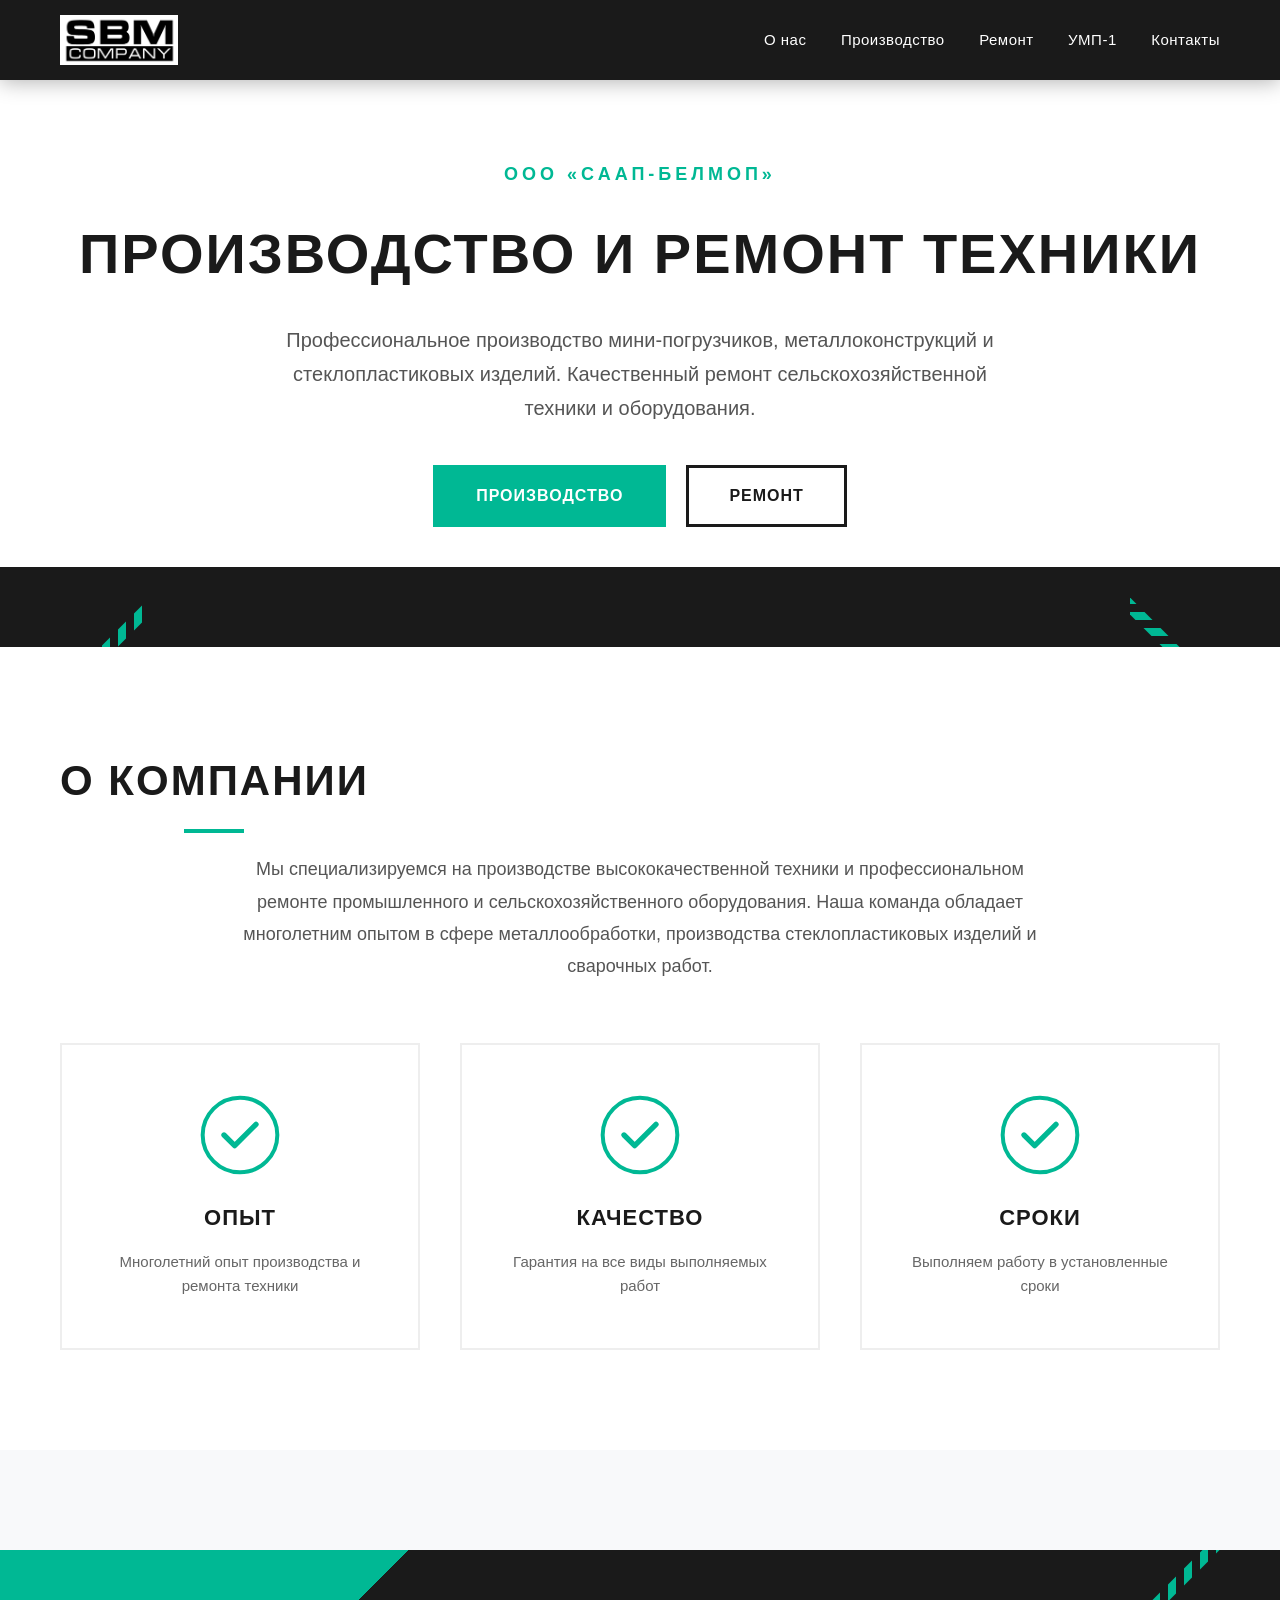
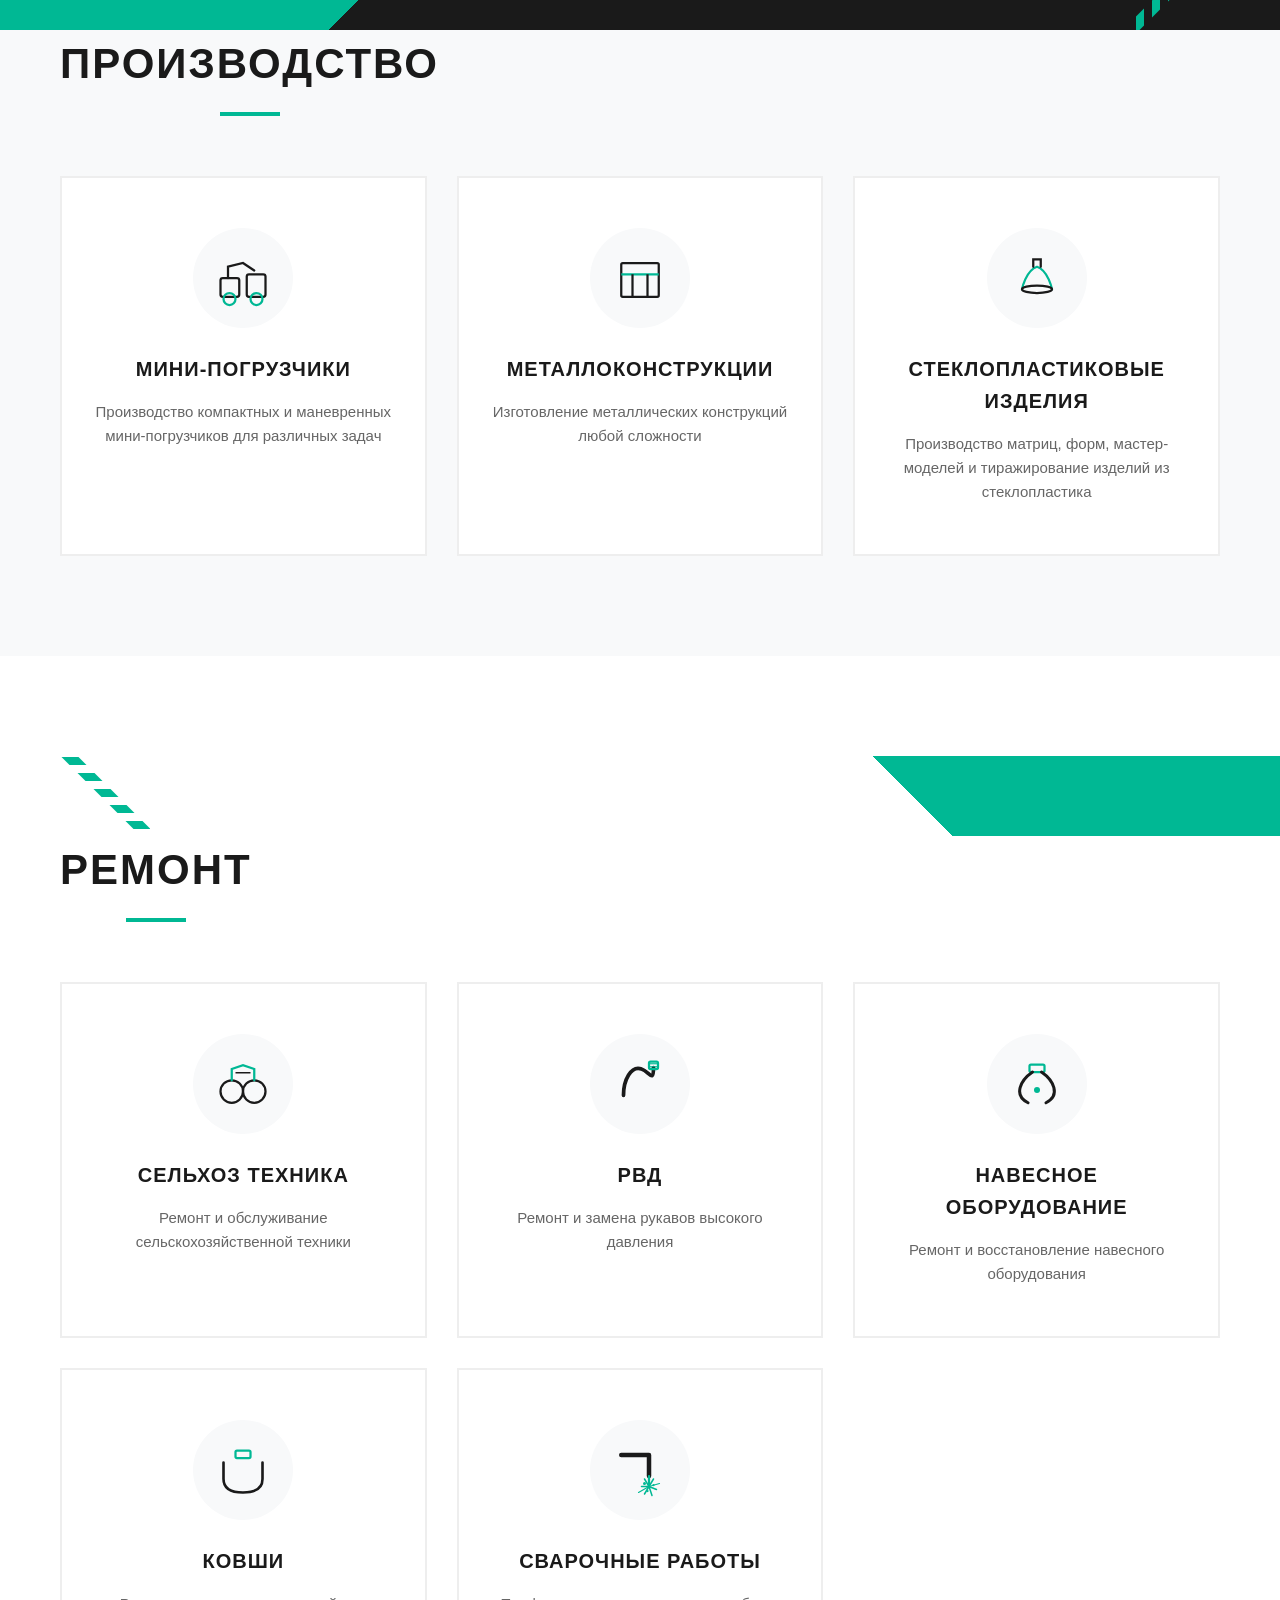
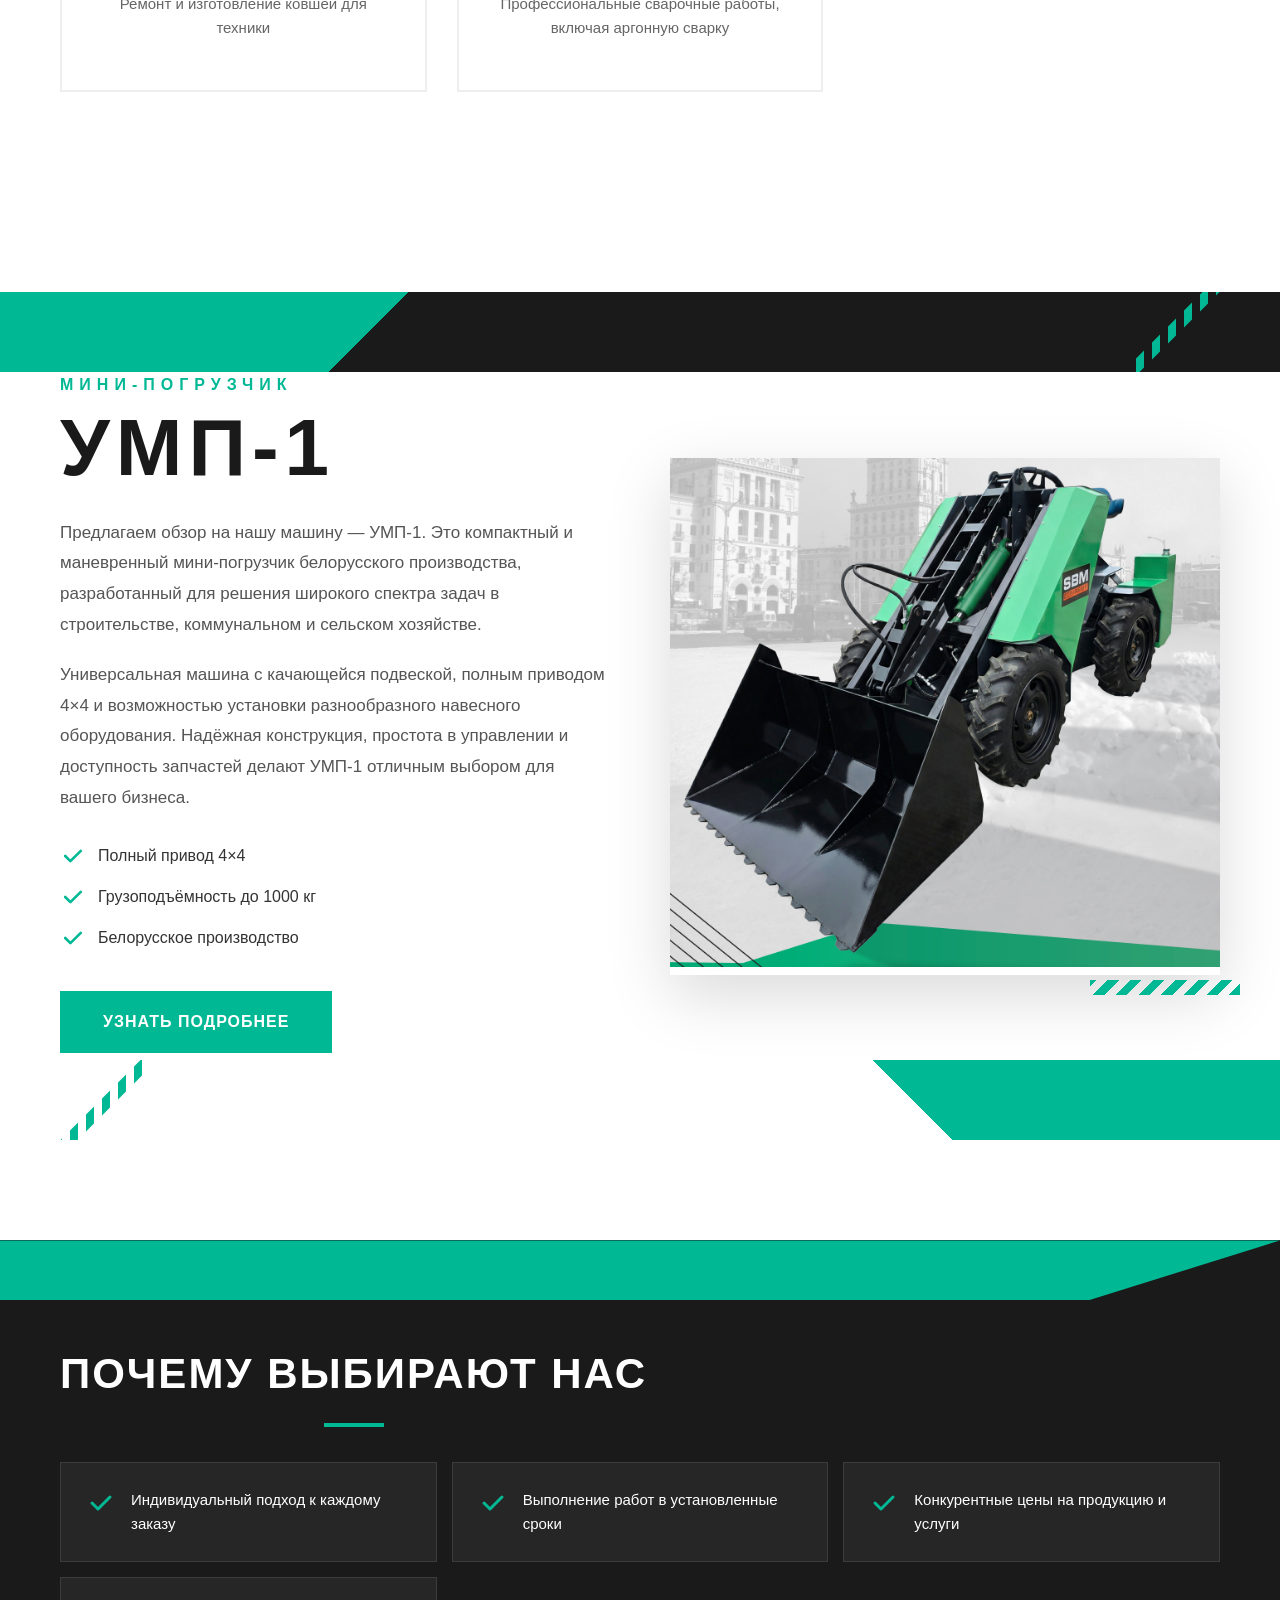
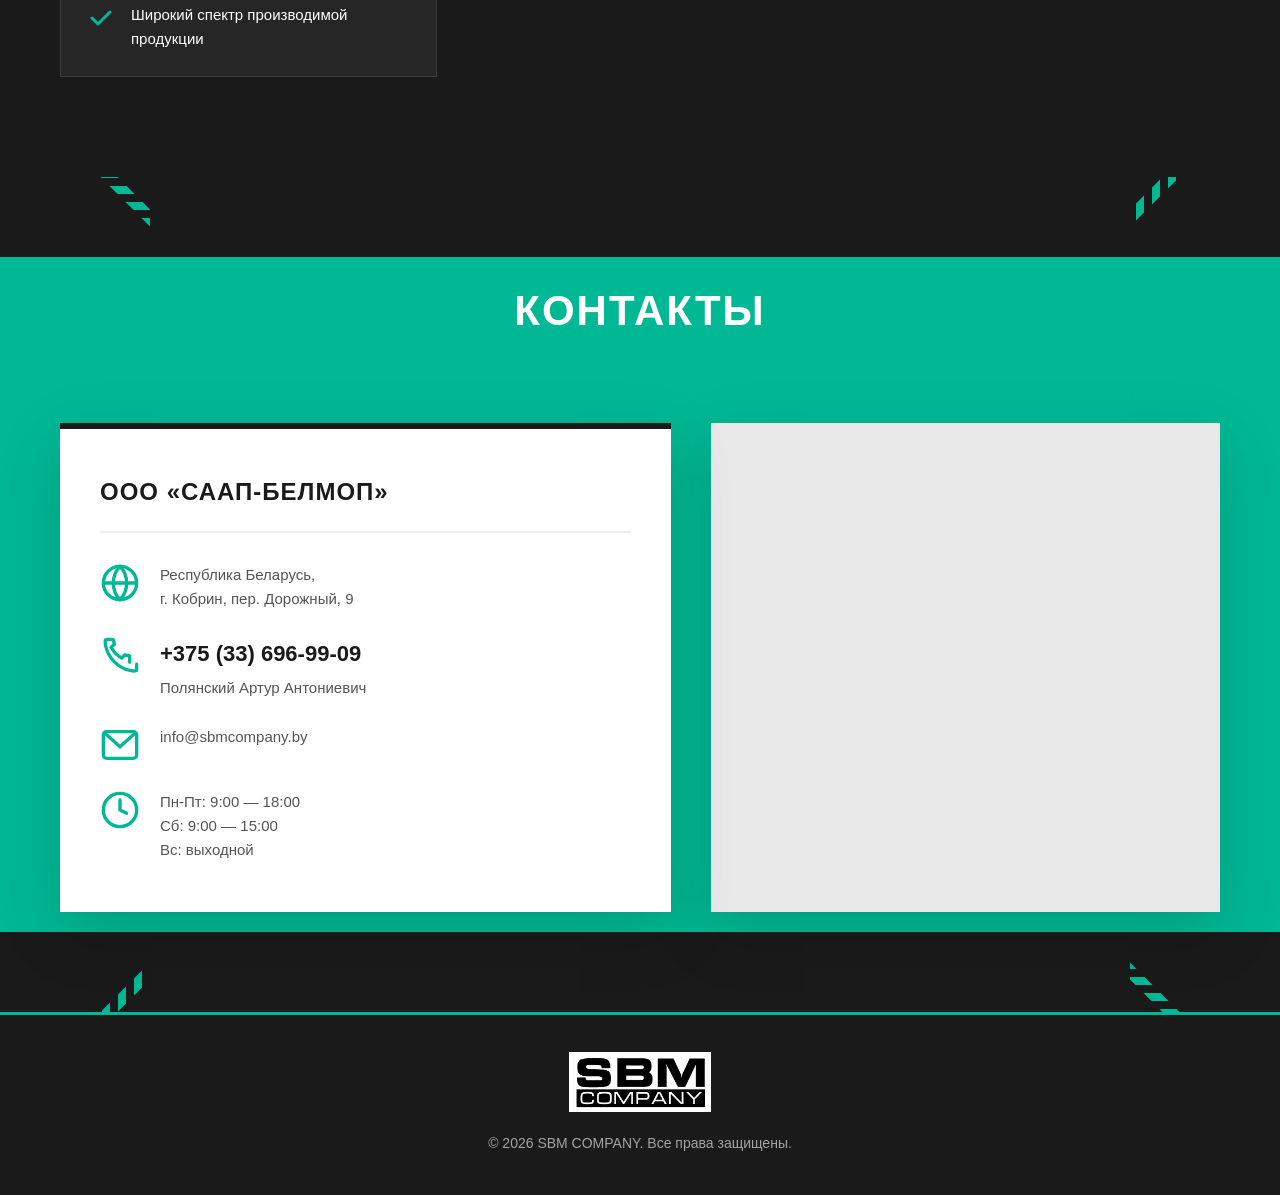
==== commit 6a0434a5: "kinda icons" ====
--- a/index.html
+++ b/index.html
@@ -163,10 +163,10 @@
           <div class="card-accent"></div>
           <div class="service-icon">
             <svg viewBox="0 0 80 80" fill="none" xmlns="http://www.w3.org/2000/svg">
-              <path d="M20 40C20 40 30 20 40 20C50 20 60 40 60 40" stroke="#1a1a1a" stroke-width="3" stroke-linecap="round"/>
-              <path d="M25 40C25 40 32 28 40 28C48 28 55 40 55 40" stroke="#00b894" stroke-width="3" stroke-linecap="round"/>
-              <circle cx="40" cy="55" r="10" stroke="#1a1a1a" stroke-width="3"/>
-              <path d="M40 45V30" stroke="#1a1a1a" stroke-width="3" stroke-linecap="round"/>
+              <path d="M18 55 C18 35, 28 15, 42 20 C52 23, 58 40, 58 18" stroke="#1a1a1a" stroke-width="5" stroke-linecap="round"/>
+              <rect x="52" y="10" width="12" height="10" rx="2" stroke="#00b894" stroke-width="3"/>
+              <line x1="52" y1="13" x2="64" y2="13" stroke="#00b894" stroke-width="1.5"/>
+              <line x1="52" y1="17" x2="64" y2="17" stroke="#00b894" stroke-width="1.5"/>
             </svg>
           </div>
           <h3>РВД</h3>
@@ -176,10 +176,10 @@
           <div class="card-accent"></div>
           <div class="service-icon">
             <svg viewBox="0 0 80 80" fill="none" xmlns="http://www.w3.org/2000/svg">
-              <rect x="15" y="25" width="50" height="30" rx="3" stroke="#1a1a1a" stroke-width="3"/>
-              <path d="M25 25V15H55V25" stroke="#00b894" stroke-width="3"/>
-              <circle cx="30" cy="40" r="4" stroke="#1a1a1a" stroke-width="2"/>
-              <circle cx="50" cy="40" r="4" stroke="#1a1a1a" stroke-width="2"/>
+              <rect x="30" y="14" width="20" height="10" rx="2" stroke="#00b894" stroke-width="3"/>
+              <path d="M34 24 C18 35, 8 55, 28 65" stroke="#1a1a1a" stroke-width="4" stroke-linecap="round"/>
+              <path d="M46 24 C62 35, 72 55, 52 65" stroke="#1a1a1a" stroke-width="4" stroke-linecap="round"/>
+              <circle cx="40" cy="48" r="4" fill="#00b894"/>
             </svg>
           </div>
           <h3>Навесное оборудование</h3>
@@ -189,9 +189,8 @@
           <div class="card-accent"></div>
           <div class="service-icon">
             <svg viewBox="0 0 80 80" fill="none" xmlns="http://www.w3.org/2000/svg">
-              <path d="M20 50L40 20L60 50" stroke="#1a1a1a" stroke-width="3" stroke-linecap="round" stroke-linejoin="round"/>
-              <path d="M25 50H55" stroke="#00b894" stroke-width="3"/>
-              <path d="M35 50V60H45V50" stroke="#1a1a1a" stroke-width="3"/>
+              <rect x="30" y="14" width="20" height="10" rx="2" stroke="#00b894" stroke-width="3"/>
+              <path d="M14 30 L14 52 C14 65, 25 70, 40 70 C55 70, 66 65, 66 52 L66 30" stroke="#1a1a1a" stroke-width="3.5" stroke-linecap="round"/>
             </svg>
           </div>
           <h3>Ковши</h3>
@@ -201,8 +200,19 @@
           <div class="card-accent"></div>
           <div class="service-icon">
             <svg viewBox="0 0 80 80" fill="none" xmlns="http://www.w3.org/2000/svg">
-              <path d="M40 15L45 30H55L47 40L50 55L40 47L30 55L33 40L25 30H35L40 15Z" stroke="#1a1a1a" stroke-width="3" stroke-linejoin="round"/>
-              <circle cx="40" cy="58" r="8" stroke="#00b894" stroke-width="3"/>
+              <path d="M15 20 L52 20 L52 48" stroke="#1a1a1a" stroke-width="6" stroke-linecap="round" stroke-linejoin="round"/>
+              <line x1="52" y1="48" x2="52" y2="62" stroke="#00b894" stroke-width="3" stroke-linecap="round"/>
+              <line x1="52" y1="62" x2="46" y2="52" stroke="#00b894" stroke-width="2" stroke-linecap="round"/>
+              <line x1="52" y1="62" x2="42" y2="62" stroke="#00b894" stroke-width="2" stroke-linecap="round"/>
+              <line x1="52" y1="62" x2="46" y2="72" stroke="#00b894" stroke-width="2" stroke-linecap="round"/>
+              <line x1="52" y1="62" x2="58" y2="52" stroke="#00b894" stroke-width="2" stroke-linecap="round"/>
+              <line x1="52" y1="62" x2="62" y2="66" stroke="#00b894" stroke-width="2" stroke-linecap="round"/>
+              <line x1="52" y1="62" x2="56" y2="74" stroke="#00b894" stroke-width="2" stroke-linecap="round"/>
+              <line x1="52" y1="62" x2="38" y2="70" stroke="#00b894" stroke-width="1.5" stroke-linecap="round"/>
+              <line x1="52" y1="62" x2="66" y2="58" stroke="#00b894" stroke-width="1.5" stroke-linecap="round"/>
+              <circle cx="46" cy="58" r="2" fill="#00b894"/>
+              <circle cx="58" cy="60" r="1.5" fill="#00b894"/>
+              <circle cx="50" cy="68" r="1.5" fill="#00b894"/>
             </svg>
           </div>
           <h3>Сварочные работы</h3>
--- a/style.h-2.css
+++ b/style.h-2.css
@@ -1105,6 +1105,36 @@
   .contact-item a {
     font-size: 18px;
   }
+
+  .service-card {
+    display: flex;
+    flex-wrap: wrap;
+    align-items: center;
+    text-align: left;
+    padding: 20px 16px;
+  }
+
+  .service-card .service-icon {
+    margin: 0 15px 0 0;
+    width: 60px;
+    height: 60px;
+    flex: 0 0 auto;
+  }
+
+  .service-card .service-icon svg {
+    width: 32px;
+    height: 32px;
+  }
+
+  .service-card h3 {
+    flex: 1 1 auto;
+    margin: 0;
+  }
+
+  .service-card p {
+    flex: 0 0 100%;
+    margin: 10px 0 0;
+  }
 }
 
 @media (max-width: 508px) {
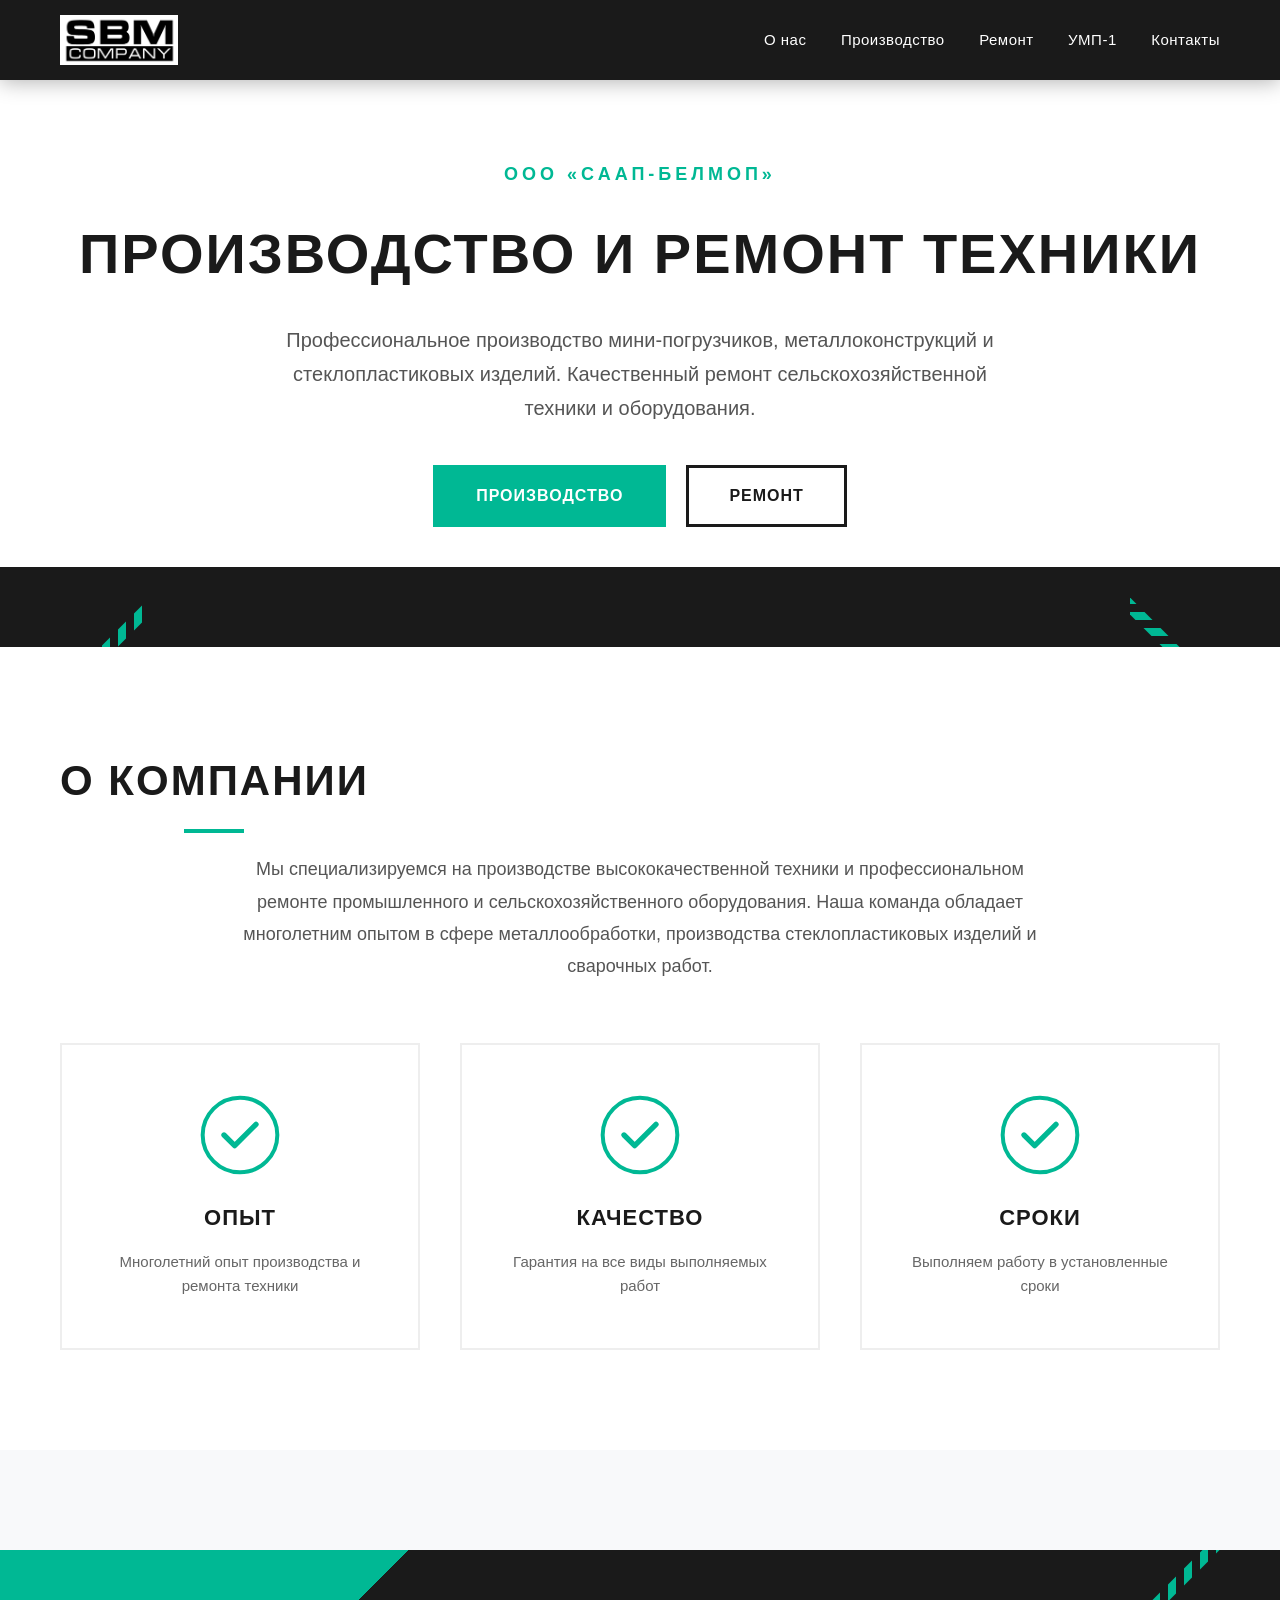
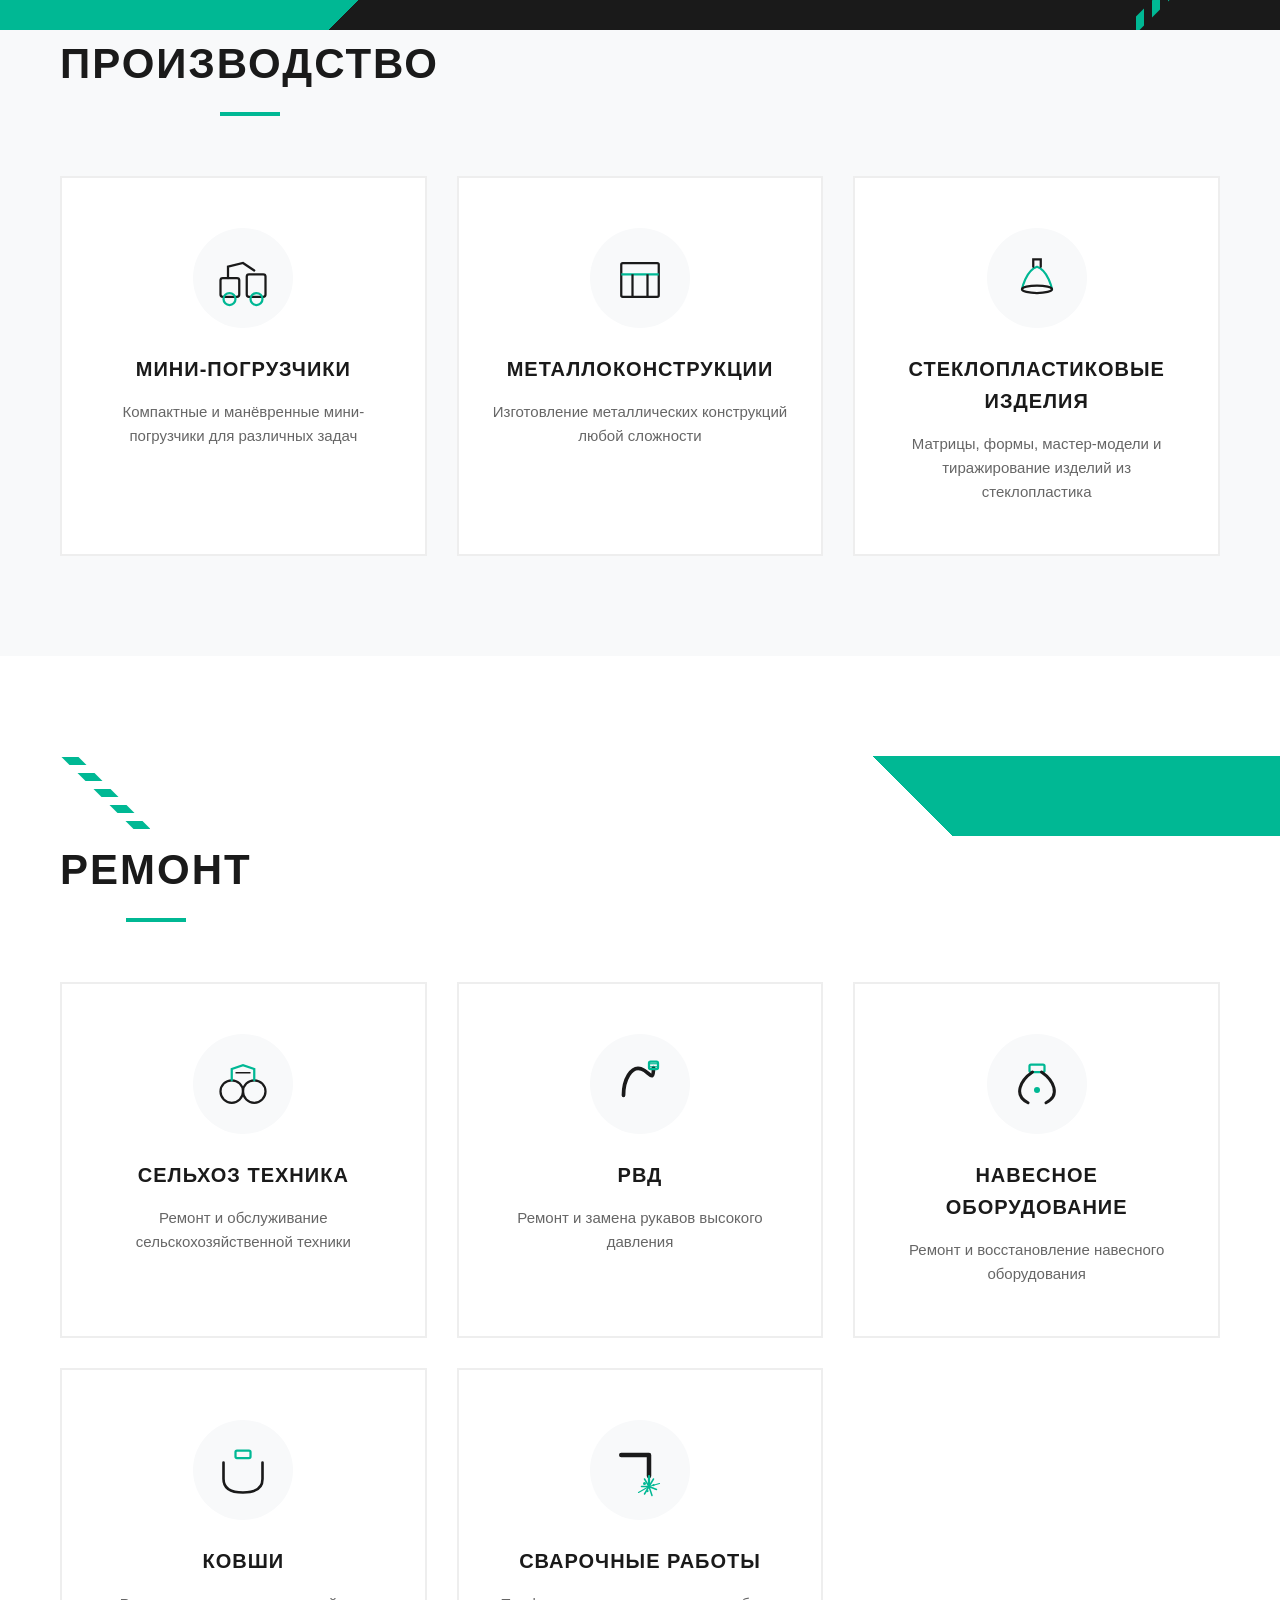
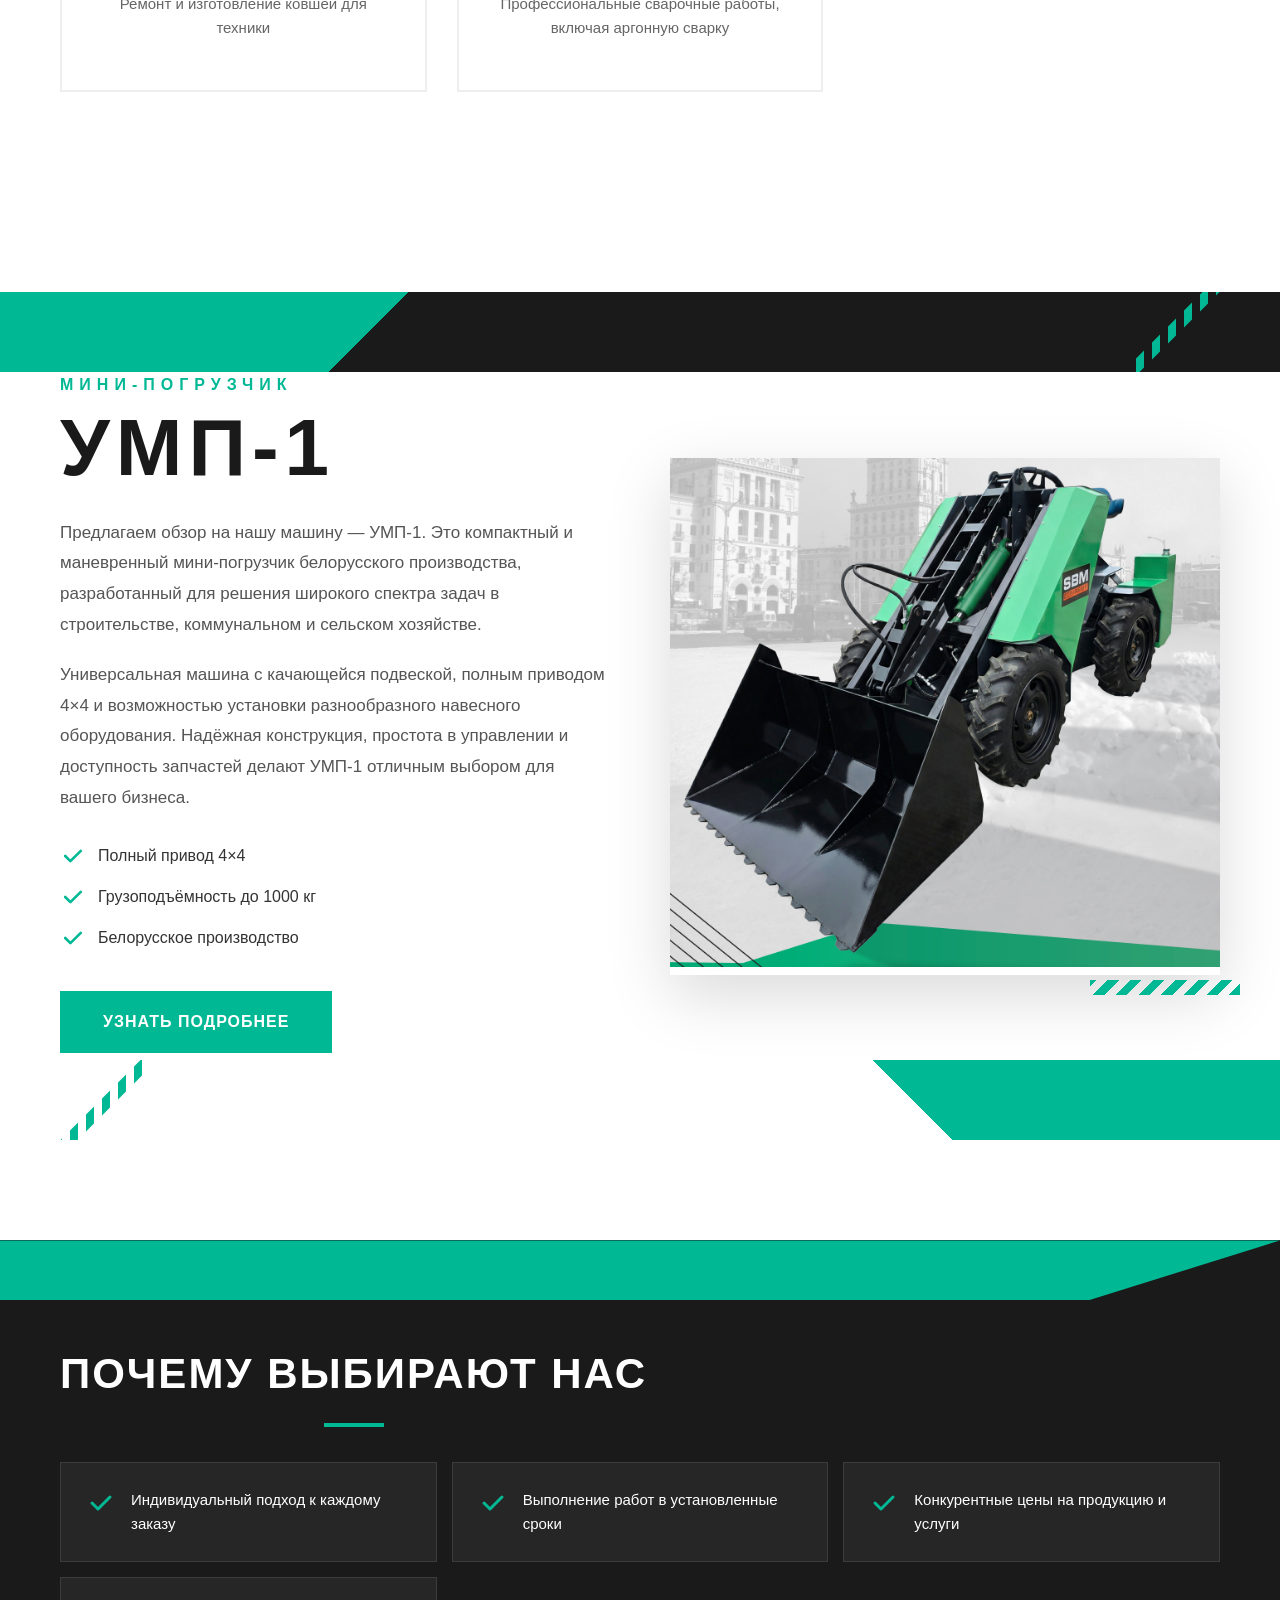
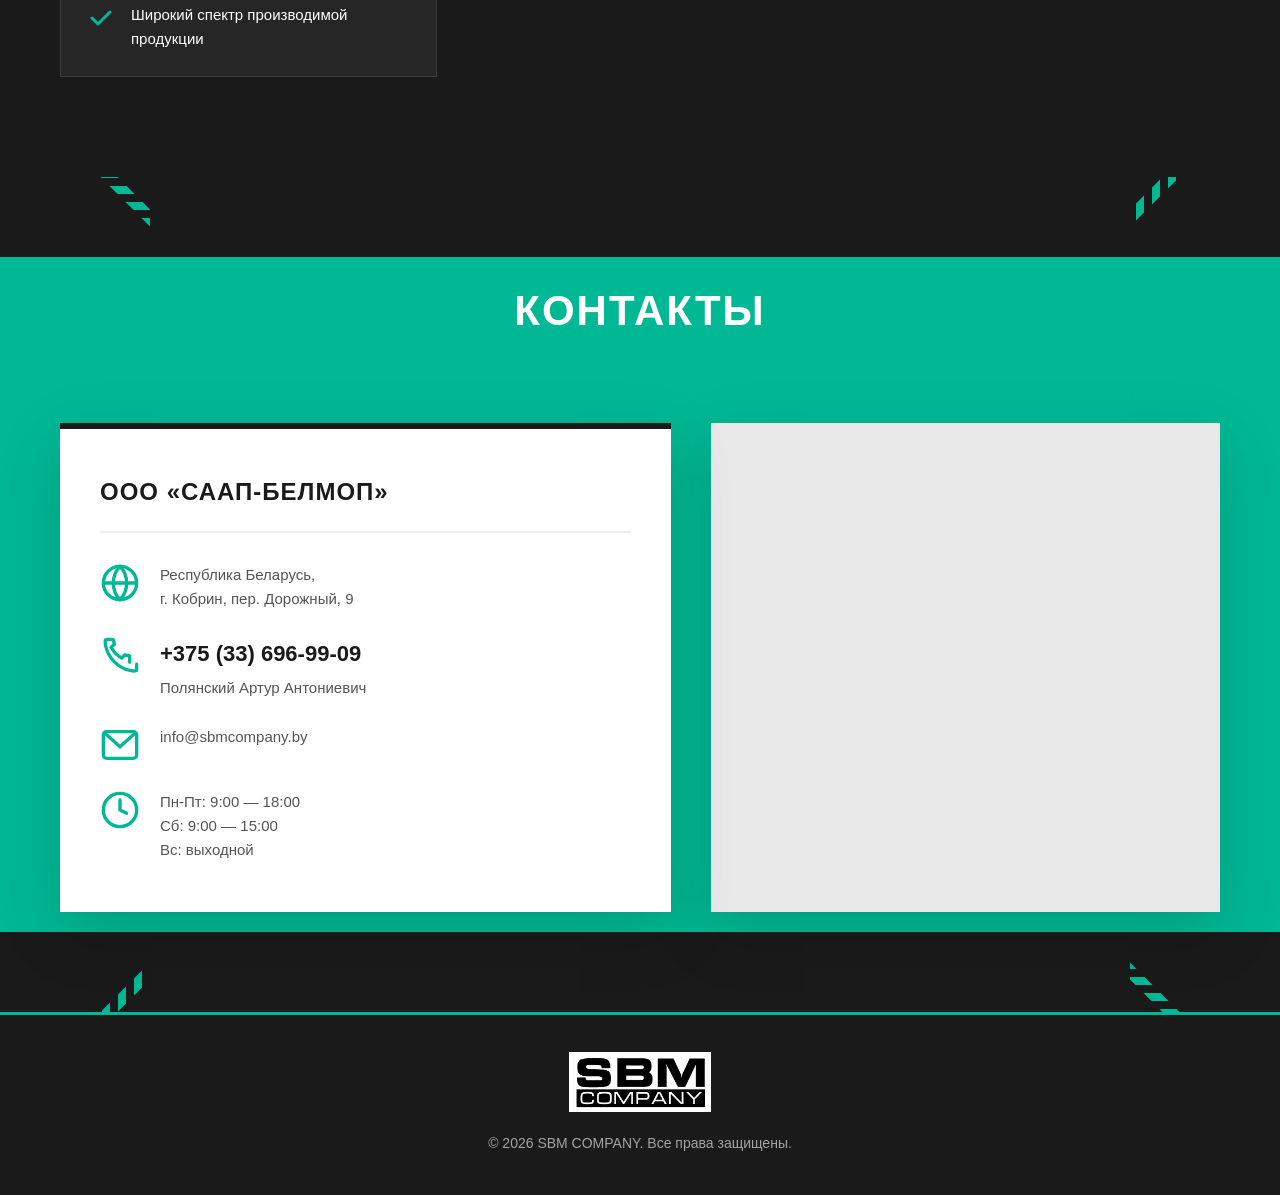
==== commit eb9feb78: "Make .card-accent pseudo elem; remove unnecessary words" ====
--- a/index.html
+++ b/index.html
@@ -96,7 +96,6 @@
       <h2 class="section-title">Производство</h2>
       <div class="services-grid">
         <div class="service-card">
-          <div class="card-accent"></div>
           <div class="service-icon">
             <svg viewBox="0 0 80 80" fill="none" xmlns="http://www.w3.org/2000/svg">
               <rect x="10" y="40" width="25" height="25" rx="3" stroke="#1a1a1a" stroke-width="3"/>
@@ -107,10 +106,9 @@
             </svg>
           </div>
           <h3>Мини-погрузчики</h3>
-          <p>Производство компактных и маневренных мини-погрузчиков для различных задач</p>
-        </div>
-        <div class="service-card">
-          <div class="card-accent"></div>
+          <p>Компактные и манёвренные мини-погрузчики для различных задач</p>
+        </div>
+        <div class="service-card">
           <div class="service-icon">
             <svg viewBox="0 0 80 80" fill="none" xmlns="http://www.w3.org/2000/svg">
               <rect x="15" y="20" width="50" height="45" rx="2" stroke="#1a1a1a" stroke-width="3"/>
@@ -123,7 +121,6 @@
           <p>Изготовление металлических конструкций любой сложности</p>
         </div>
         <div class="service-card">
-          <div class="card-accent"></div>
           <div class="service-icon">
             <svg viewBox="0 0 80 80" fill="none" xmlns="http://www.w3.org/2000/svg">
               <path d="M20 55C20 55 25 30 40 25C55 30 60 55 60 55" stroke="#00b894" stroke-width="3" stroke-linecap="round"/>
@@ -132,7 +129,7 @@
             </svg>
           </div>
           <h3>Стеклопластиковые изделия</h3>
-          <p>Производство матриц, форм, мастер-моделей и тиражирование изделий из стеклопластика</p>
+          <p>Матрицы, формы, мастер-модели и тиражирование изделий из стеклопластика</p>
         </div>
       </div>
     </div>
@@ -147,7 +144,6 @@
       <h2 class="section-title">Ремонт</h2>
       <div class="services-grid">
         <div class="service-card">
-          <div class="card-accent"></div>
           <div class="service-icon">
             <svg viewBox="0 0 80 80" fill="none" xmlns="http://www.w3.org/2000/svg">
               <circle cx="25" cy="50" r="15" stroke="#1a1a1a" stroke-width="3"/>
@@ -160,7 +156,6 @@
           <p>Ремонт и обслуживание сельскохозяйственной техники</p>
         </div>
         <div class="service-card">
-          <div class="card-accent"></div>
           <div class="service-icon">
             <svg viewBox="0 0 80 80" fill="none" xmlns="http://www.w3.org/2000/svg">
               <path d="M18 55 C18 35, 28 15, 42 20 C52 23, 58 40, 58 18" stroke="#1a1a1a" stroke-width="5" stroke-linecap="round"/>
@@ -173,7 +168,6 @@
           <p>Ремонт и замена рукавов высокого давления</p>
         </div>
         <div class="service-card">
-          <div class="card-accent"></div>
           <div class="service-icon">
             <svg viewBox="0 0 80 80" fill="none" xmlns="http://www.w3.org/2000/svg">
               <rect x="30" y="14" width="20" height="10" rx="2" stroke="#00b894" stroke-width="3"/>
@@ -186,7 +180,6 @@
           <p>Ремонт и восстановление навесного оборудования</p>
         </div>
         <div class="service-card">
-          <div class="card-accent"></div>
           <div class="service-icon">
             <svg viewBox="0 0 80 80" fill="none" xmlns="http://www.w3.org/2000/svg">
               <rect x="30" y="14" width="20" height="10" rx="2" stroke="#00b894" stroke-width="3"/>
@@ -197,7 +190,6 @@
           <p>Ремонт и изготовление ковшей для техники</p>
         </div>
         <div class="service-card">
-          <div class="card-accent"></div>
           <div class="service-icon">
             <svg viewBox="0 0 80 80" fill="none" xmlns="http://www.w3.org/2000/svg">
               <path d="M15 20 L52 20 L52 48" stroke="#1a1a1a" stroke-width="6" stroke-linecap="round" stroke-linejoin="round"/>
--- a/style.h-2.css
+++ b/style.h-2.css
@@ -526,7 +526,8 @@
   overflow: hidden;
 }
 
-.card-accent {
+.service-card::before {
+  content: '';
   position: absolute;
   top: 0;
   left: 0;
@@ -542,7 +543,7 @@
   box-shadow: 0 20px 40px rgba(0, 0, 0, 0.1);
 }
 
-.service-card:hover .card-accent {
+.service-card:hover::before {
   width: 100%;
 }
 
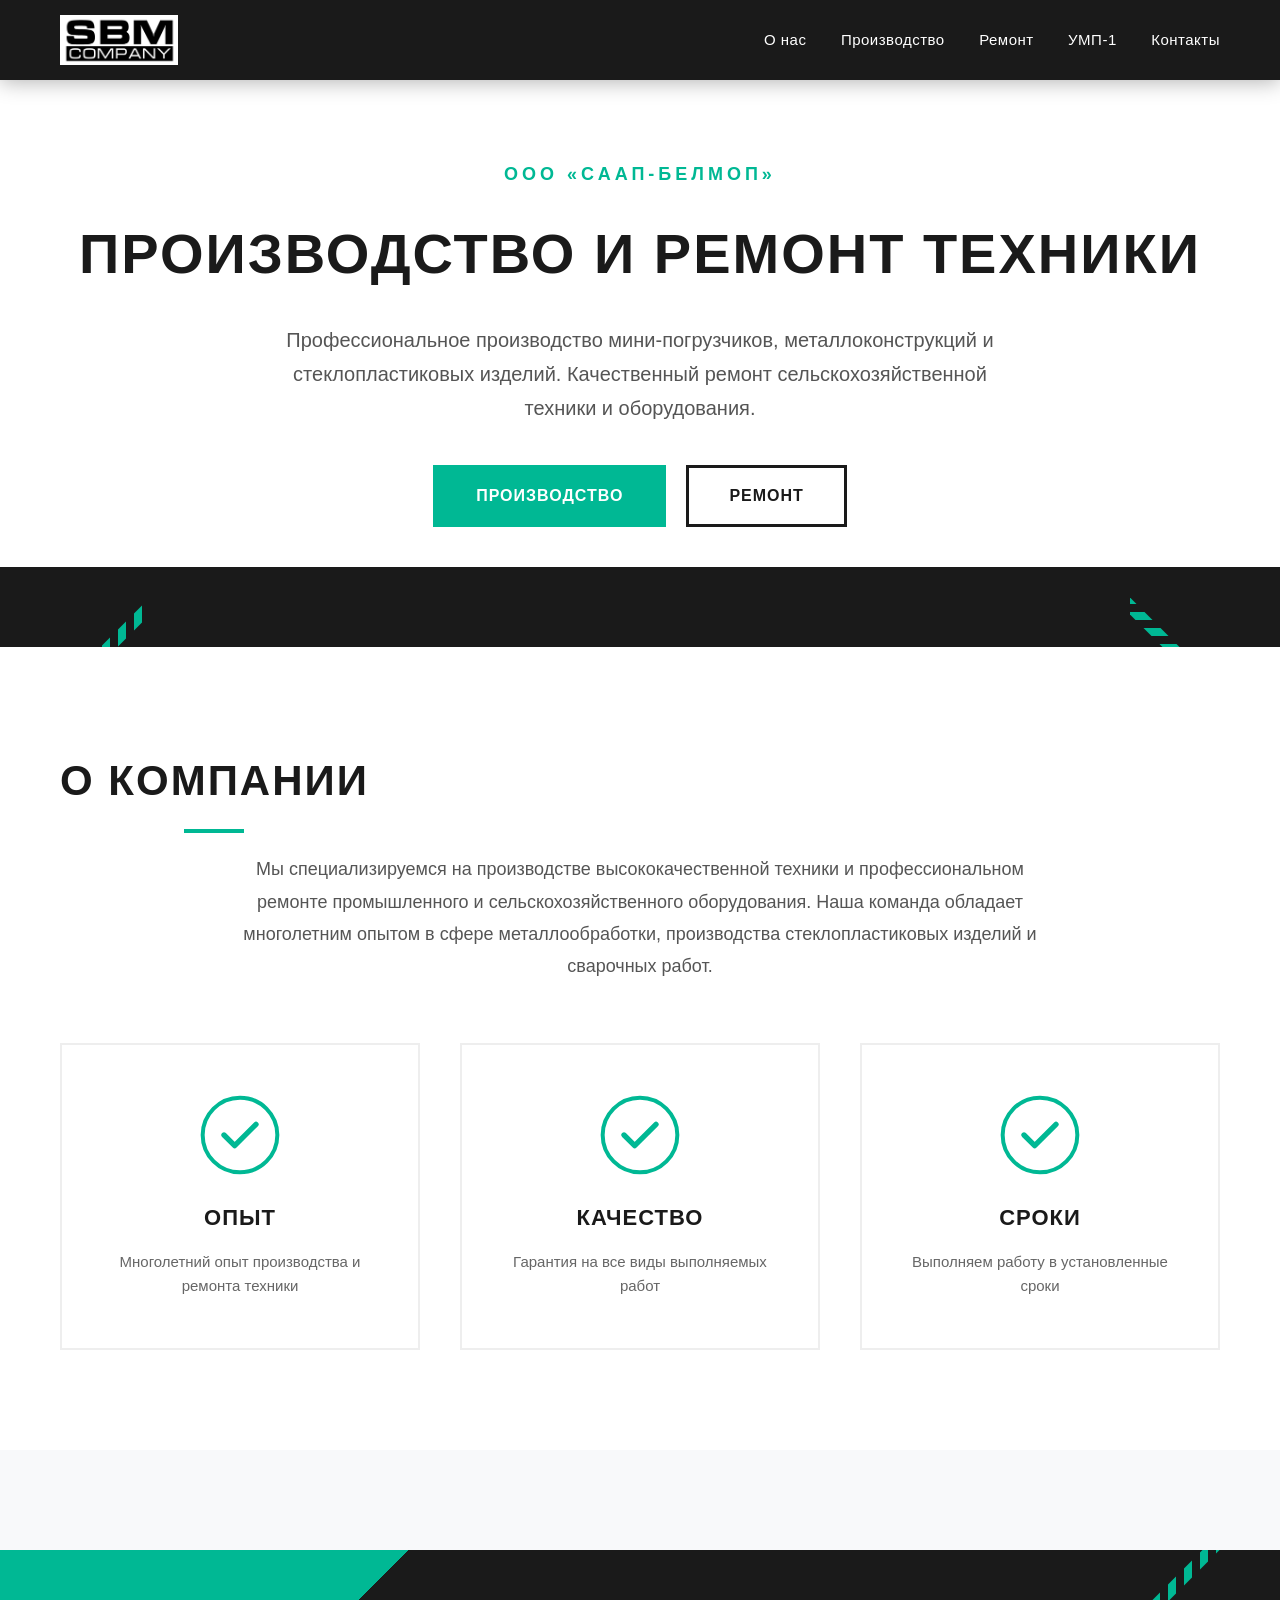
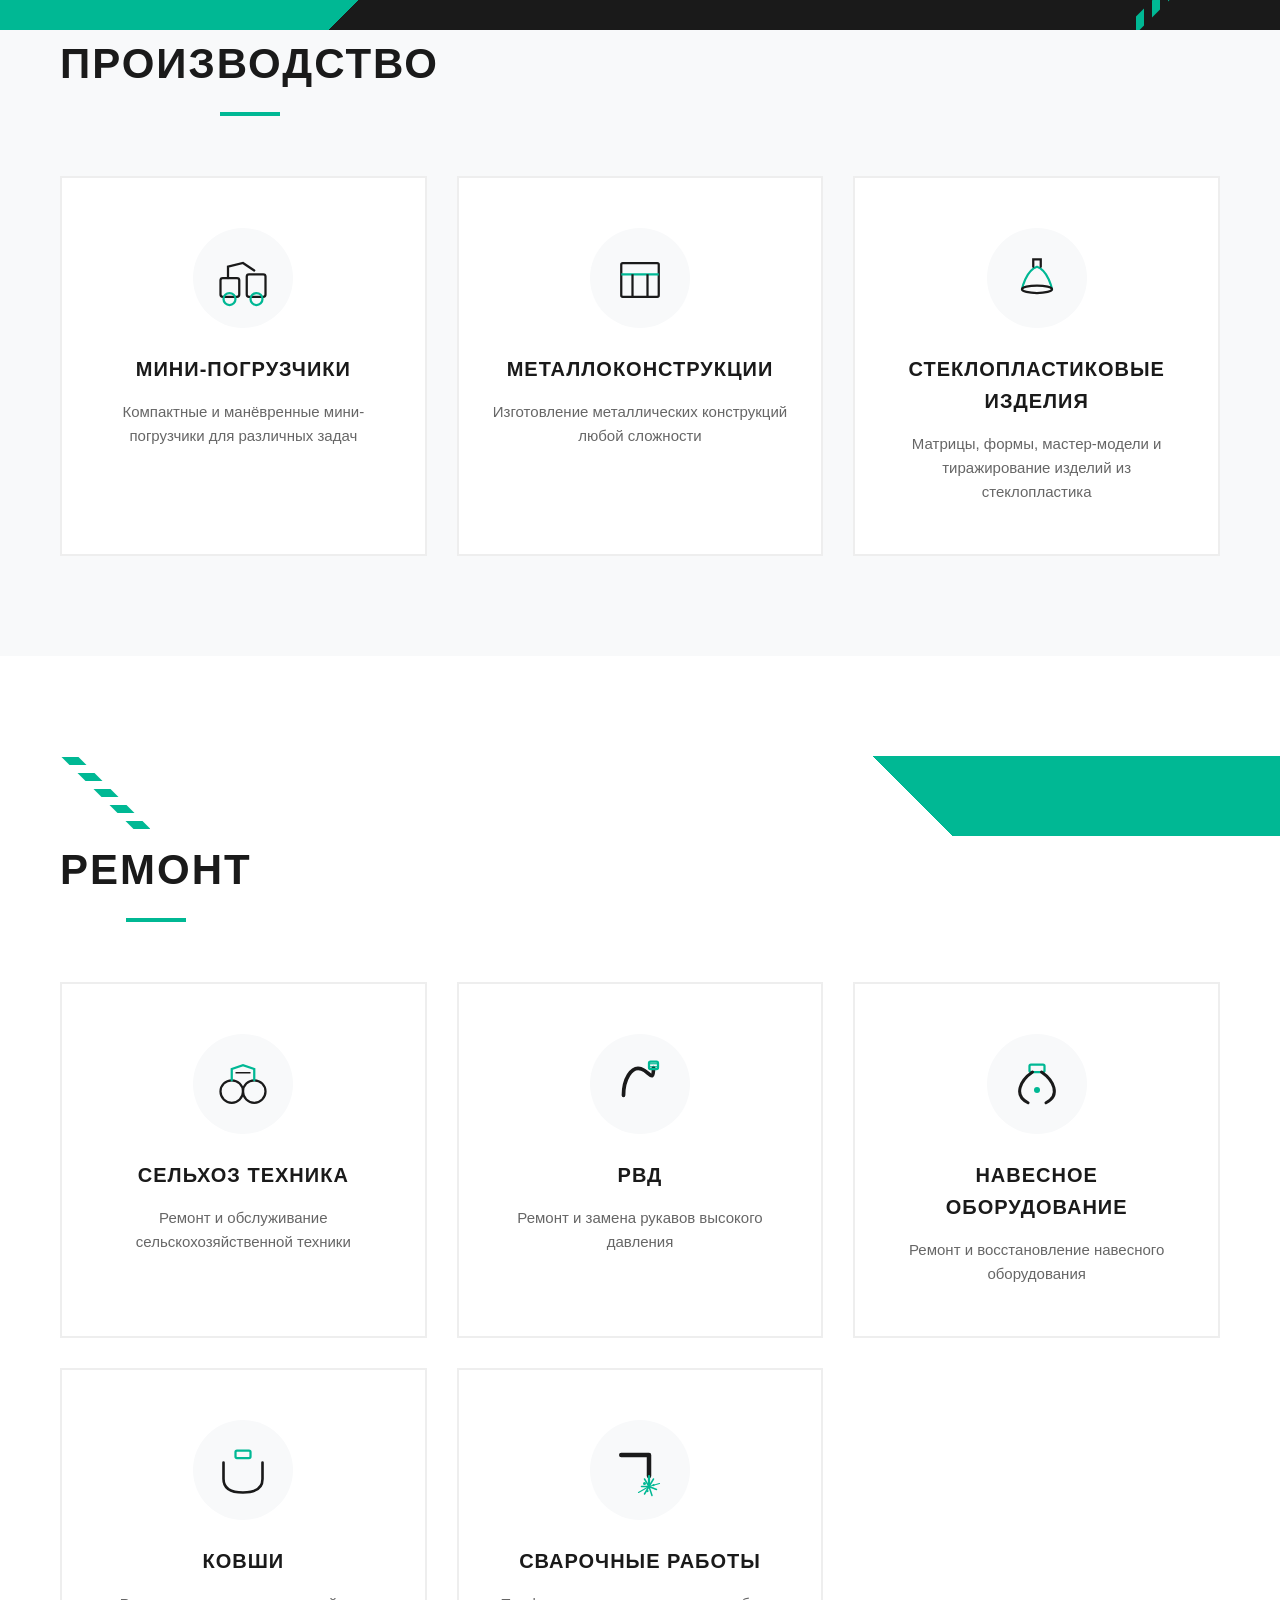
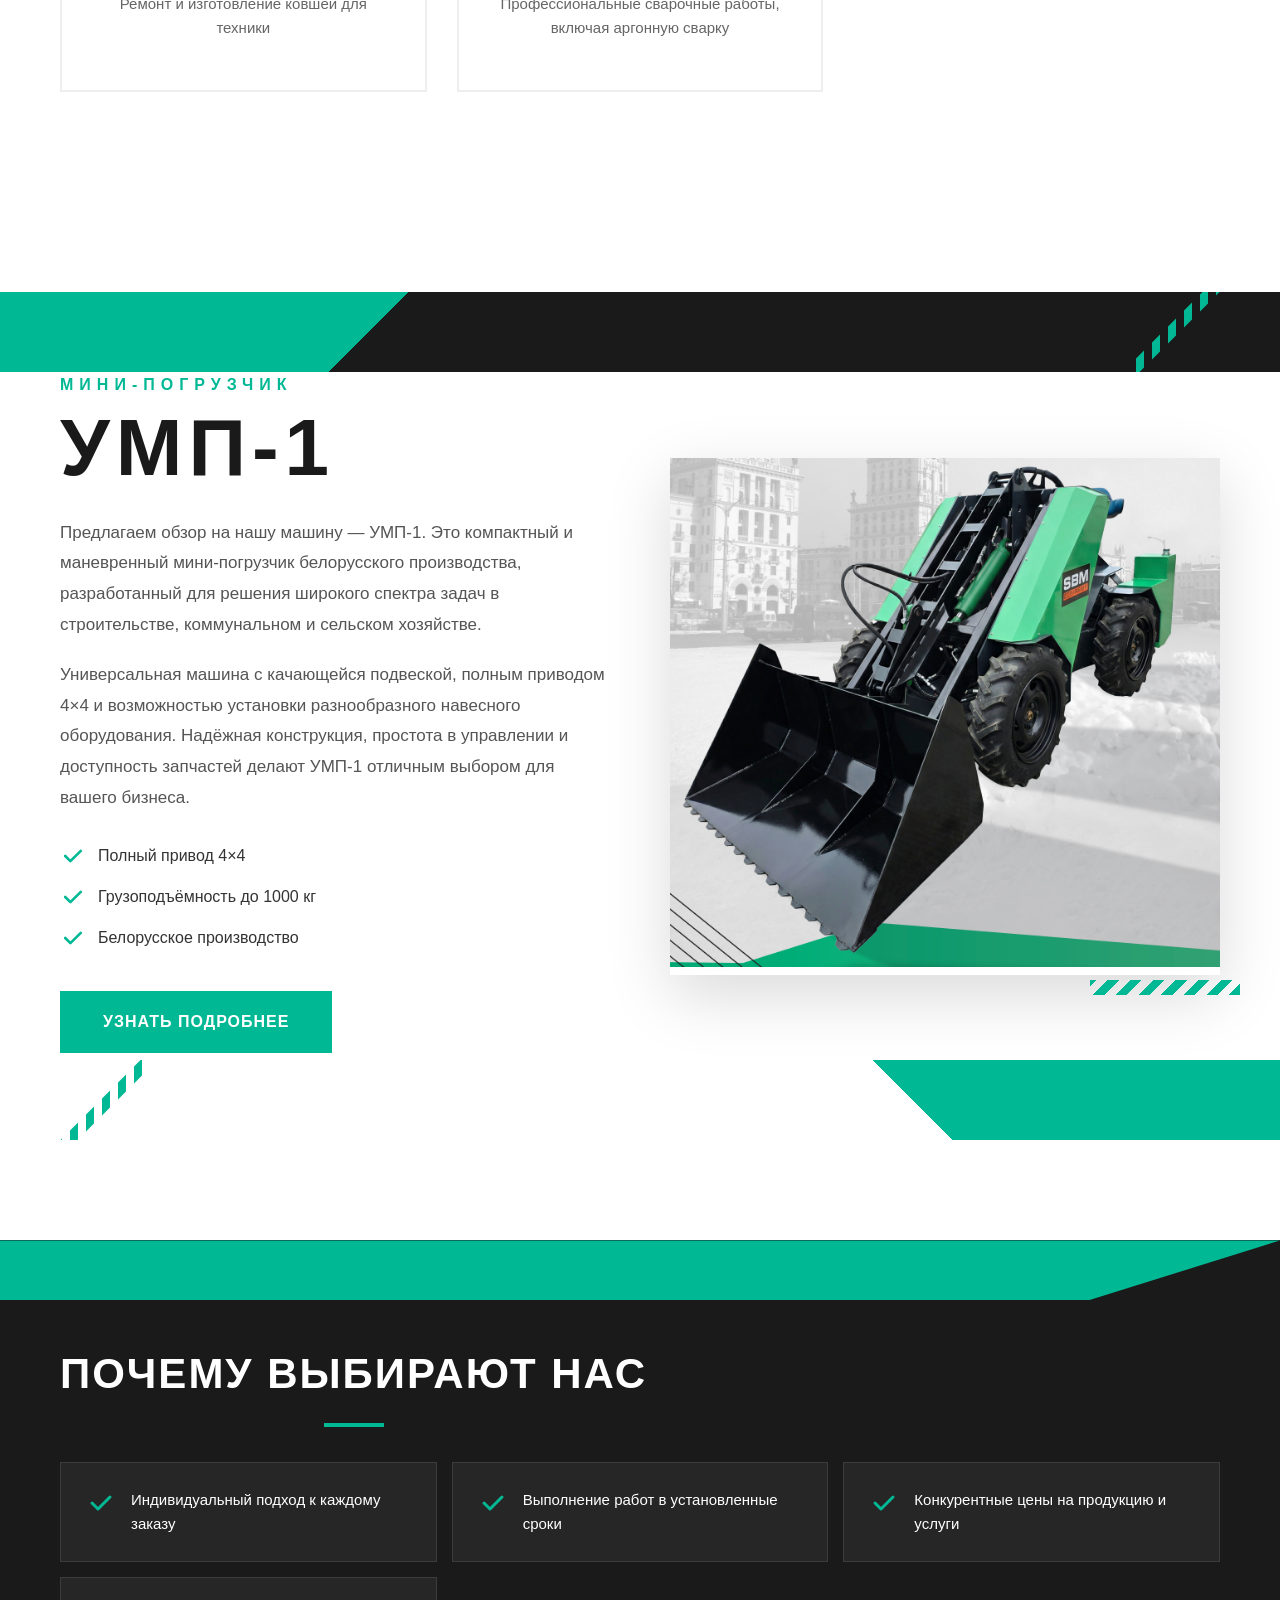
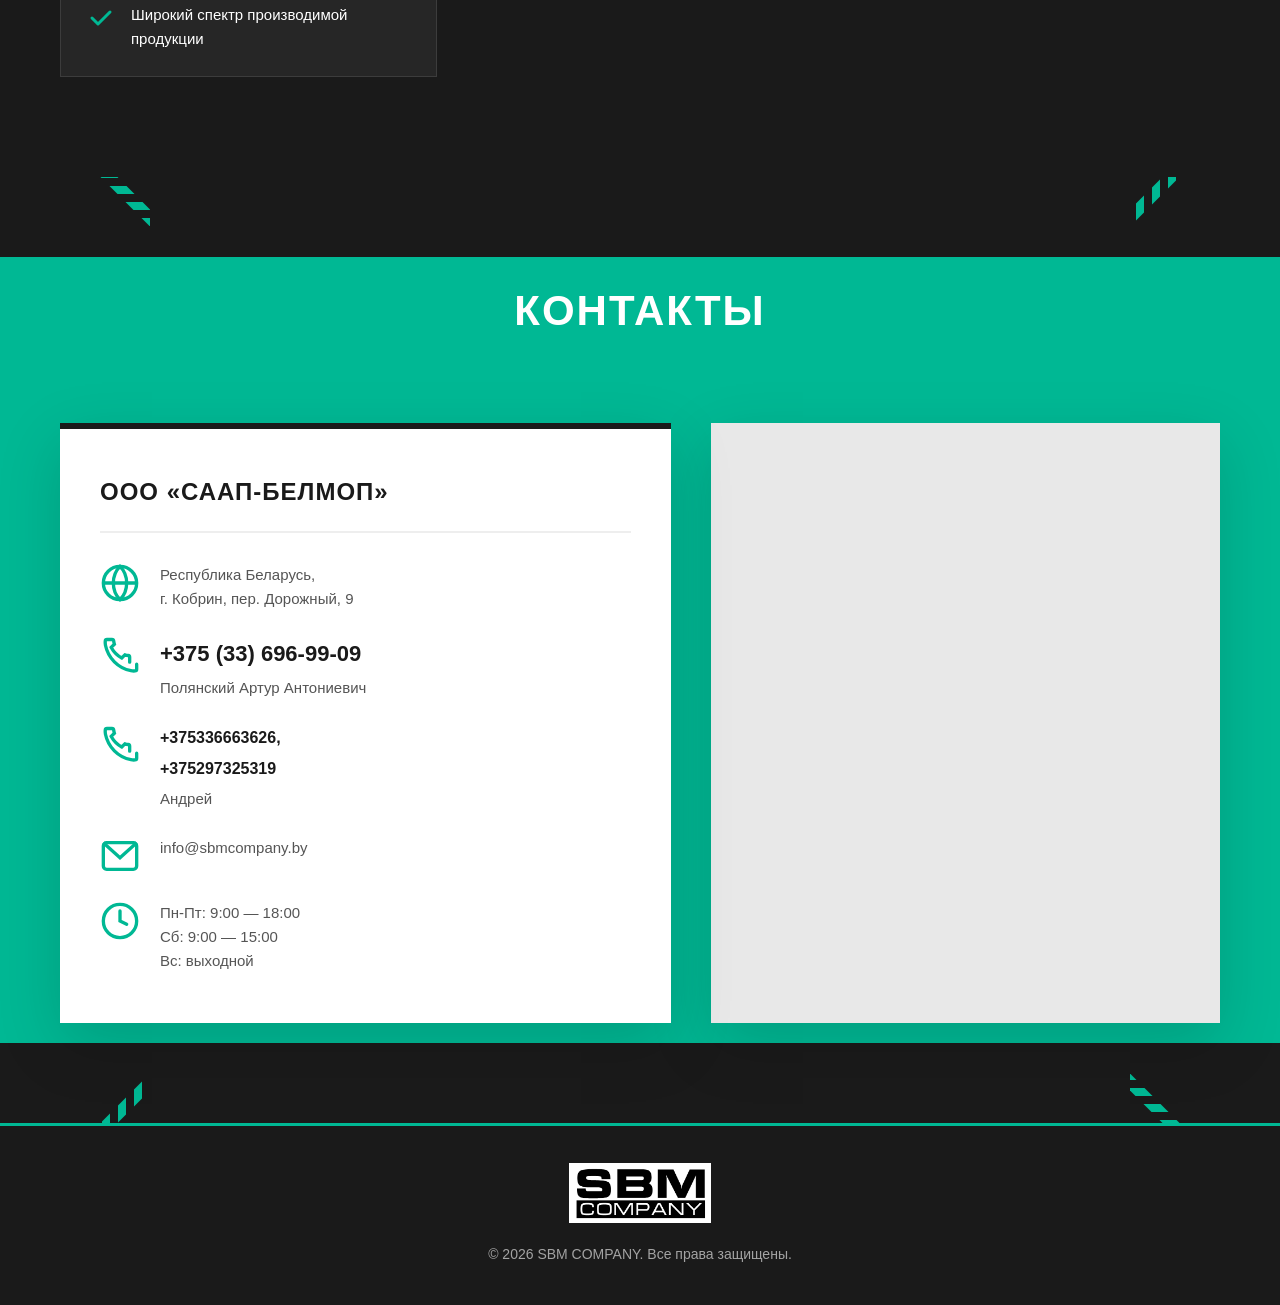
==== commit 5a8f015b: "Add phones" ====
--- a/index.html
+++ b/index.html
@@ -339,6 +339,18 @@
               <p>Полянский Артур Антониевич</p>
             </div>
           </div>
+          <div class="contact-item contact-item-secondary">
+            <div class="contact-icon">
+              <svg viewBox="0 0 24 24" fill="none" xmlns="http://www.w3.org/2000/svg">
+                <path d="M22 16.92V19.92C22 20.48 21.56 20.93 21 20.97C20.17 21.04 19.35 20.99 18.55 20.84C14.83 20.08 11.36 18.24 8.62 15.5C5.88 12.76 4.04 9.29 3.28 5.57C3.13 4.77 3.08 3.95 3.15 3.12C3.19 2.56 3.64 2.12 4.2 2.12H7.2C7.72 2.12 8.16 2.51 8.22 3.03C8.3 3.69 8.44 4.34 8.64 4.97L6.76 6.85C8.2 9.52 10.4 11.72 13.07 13.16L14.95 11.28C15.58 11.48 16.23 11.62 16.89 11.7C17.41 11.76 17.8 12.2 17.8 12.72V15.72" stroke="#00b894" stroke-width="2" stroke-linecap="round"/>
+              </svg>
+            </div>
+            <div>
+              <a href="tel:+375336663626">+375336663626,</a>
+              <a href="tel:+375297325319">+375297325319</a>
+              <p>Андрей</p>
+            </div>
+          </div>
           <div class="contact-item">
             <div class="contact-icon">
               <svg viewBox="0 0 24 24" fill="none" xmlns="http://www.w3.org/2000/svg">
--- a/style.h-2.css
+++ b/style.h-2.css
@@ -940,6 +940,10 @@
   color: #00b894;
 }
 
+.contact-item-secondary a {
+  font-size: 16px;
+}
+
 .contact-map {
   height: 100%;
   min-height: 400px;
